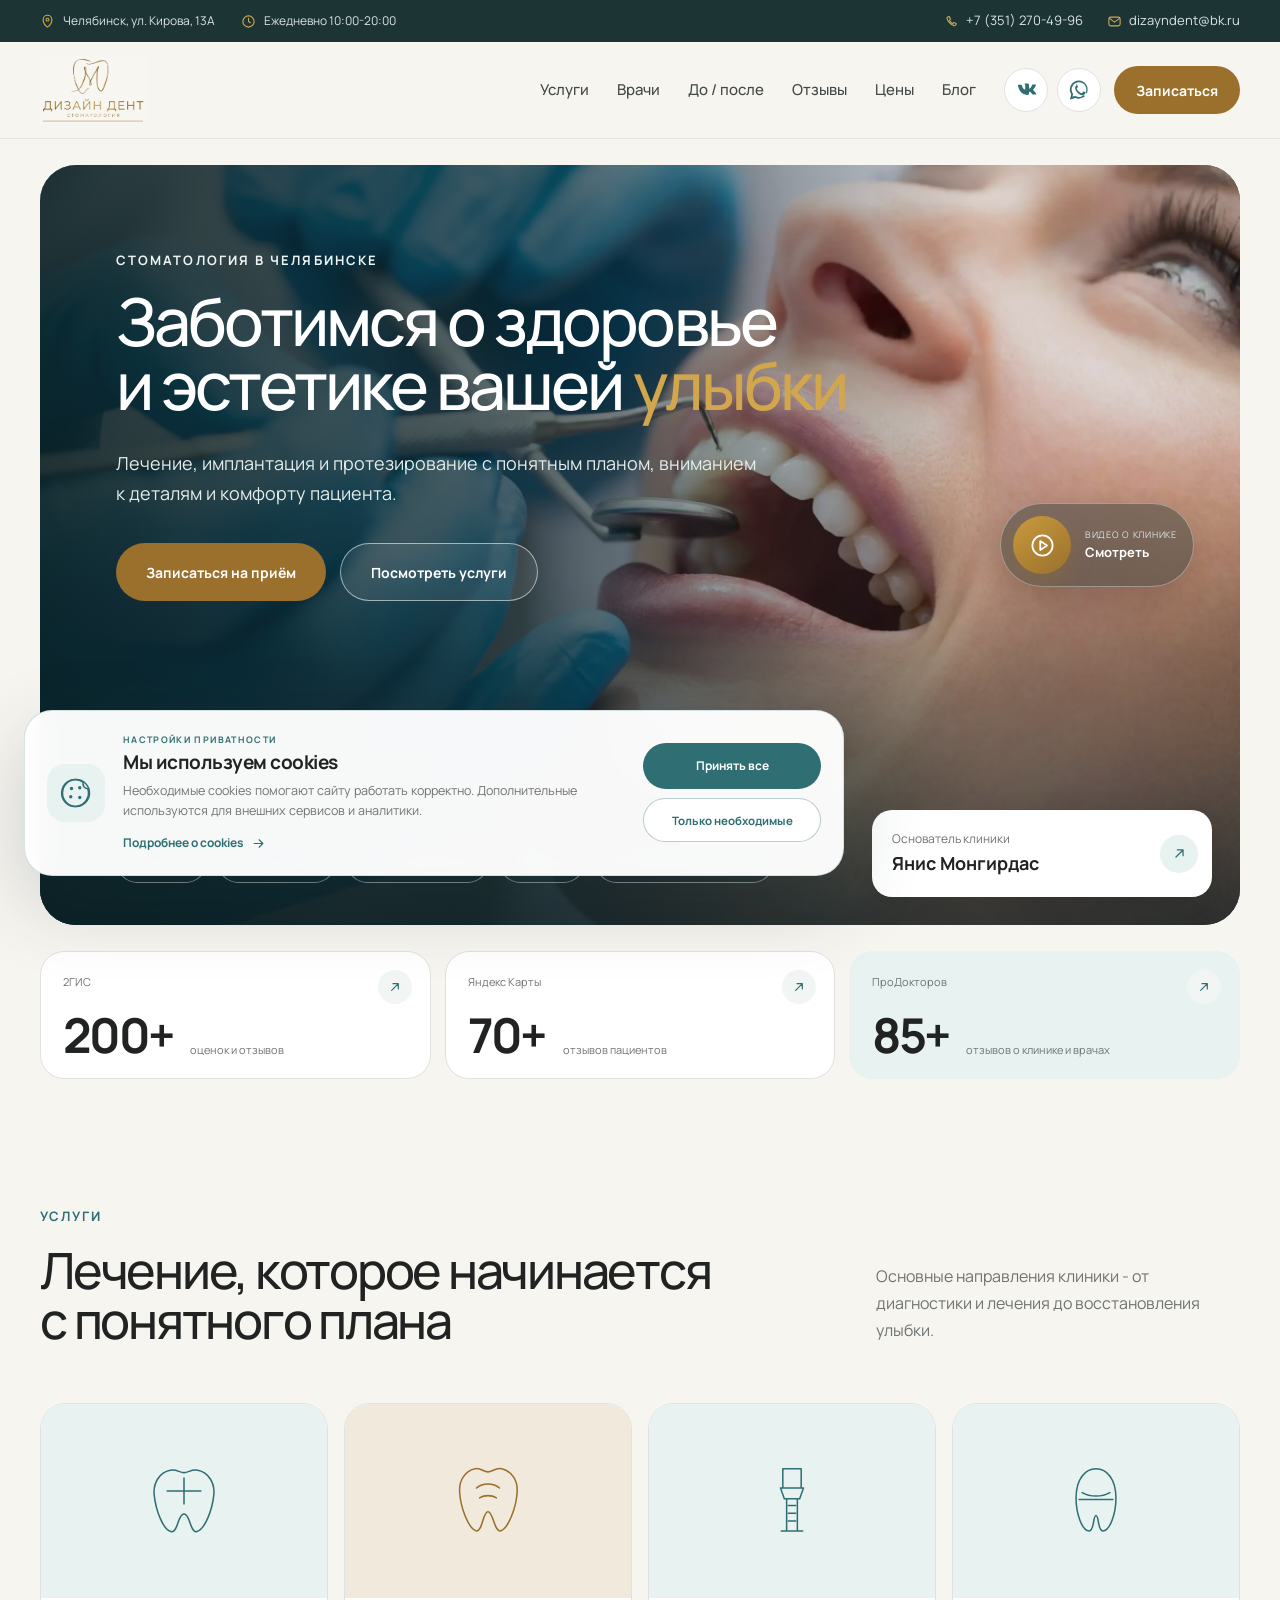
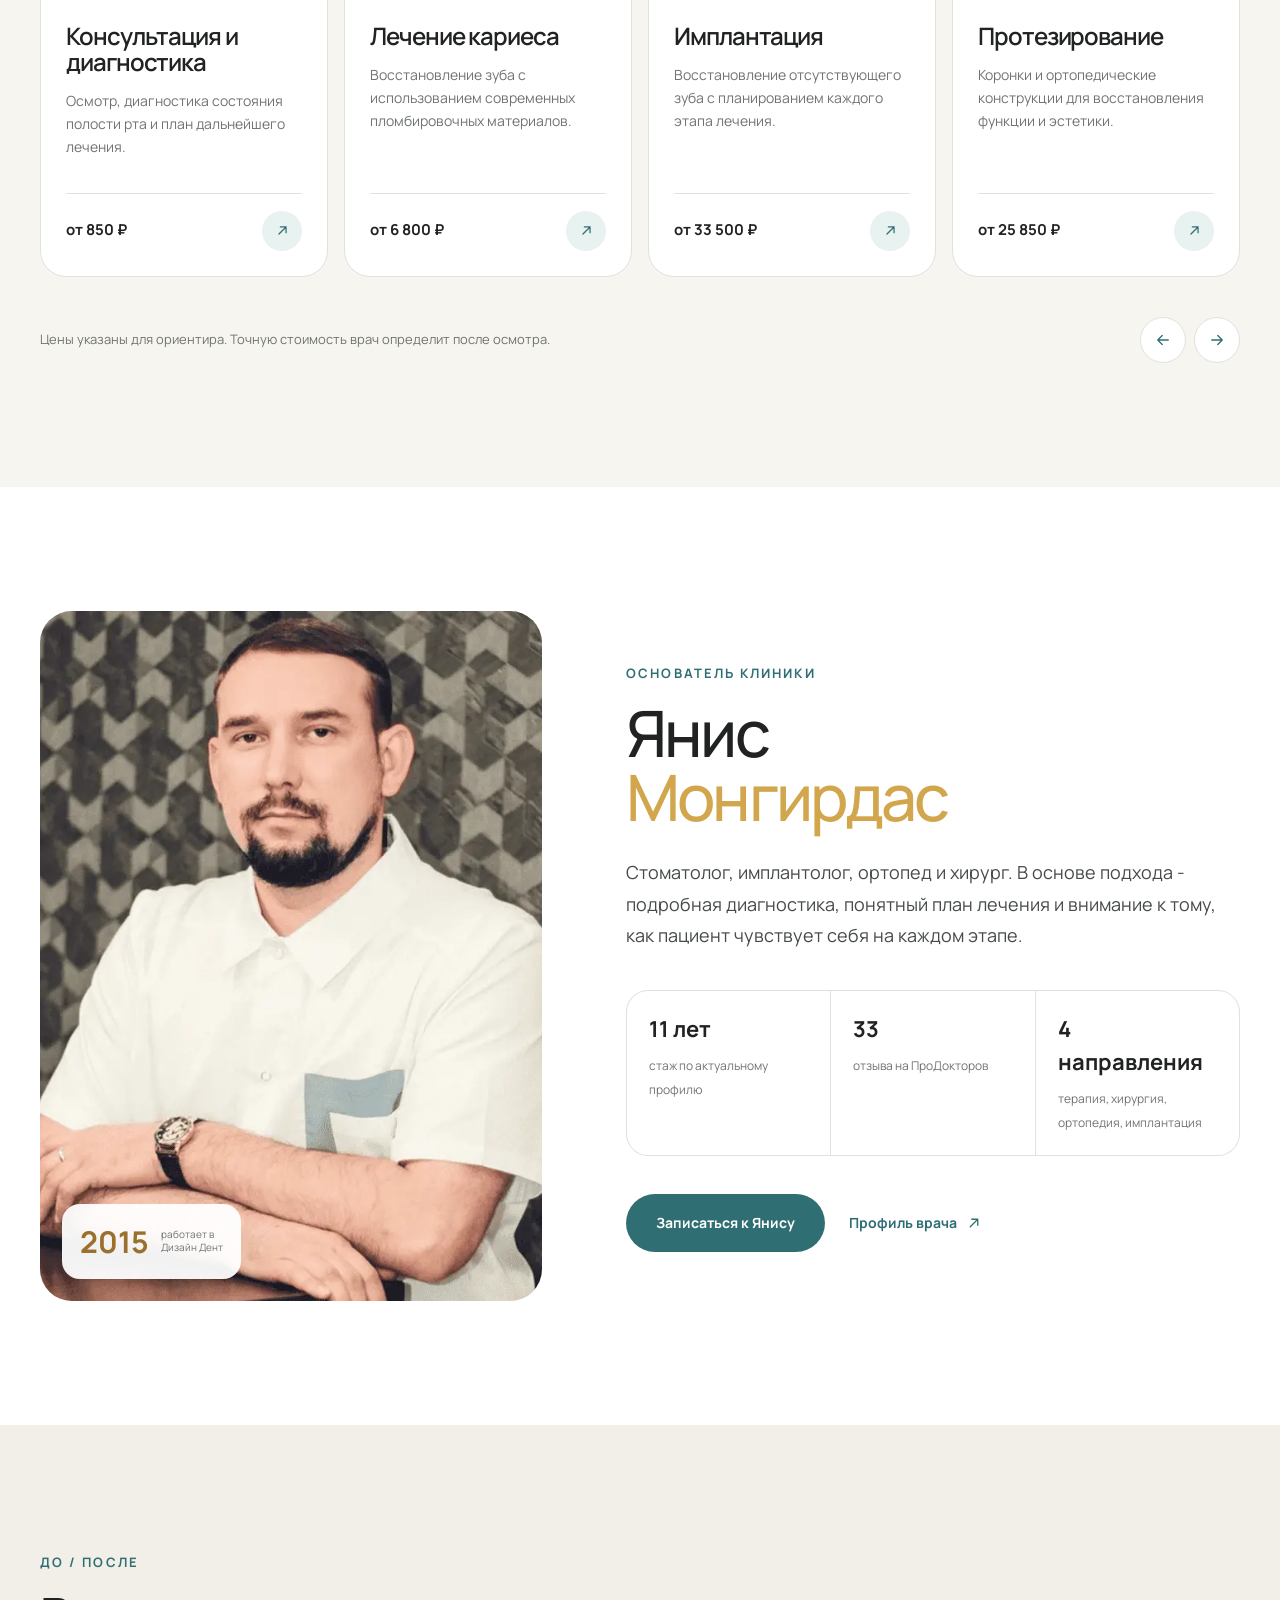
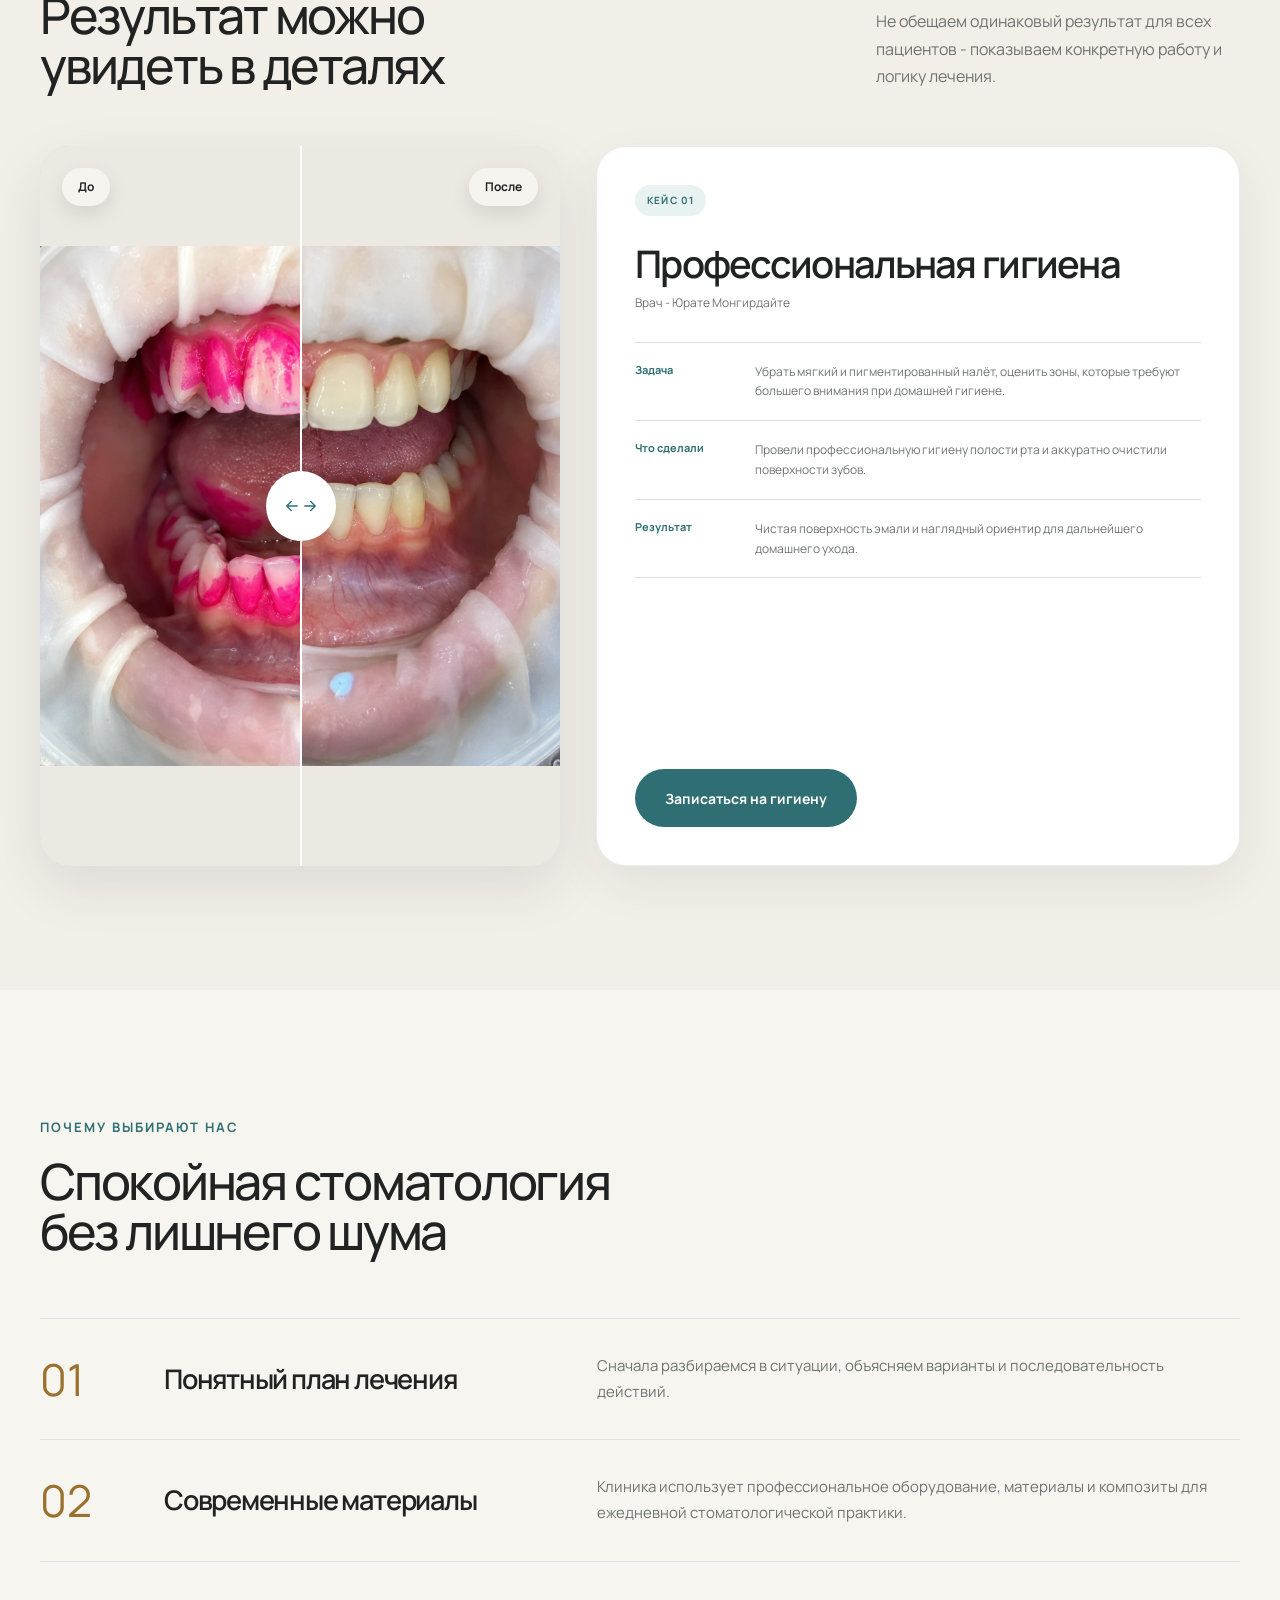
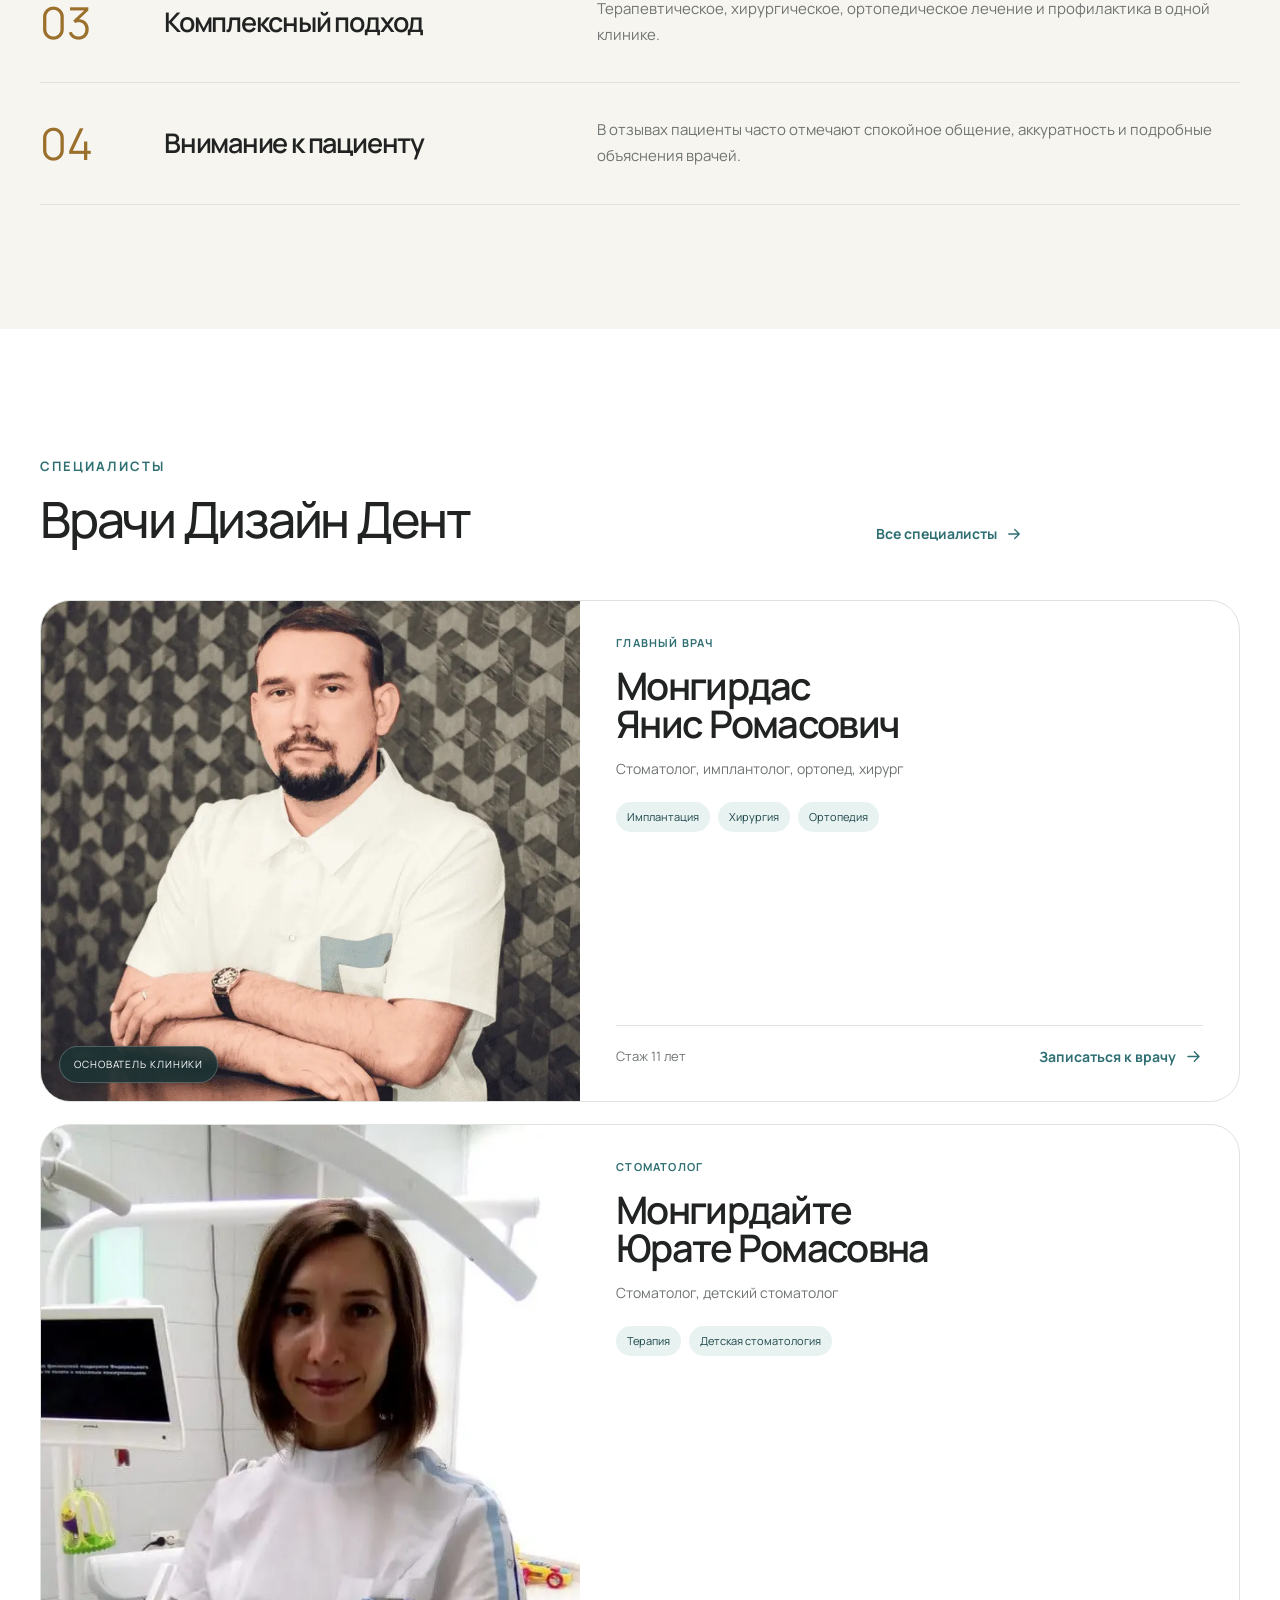
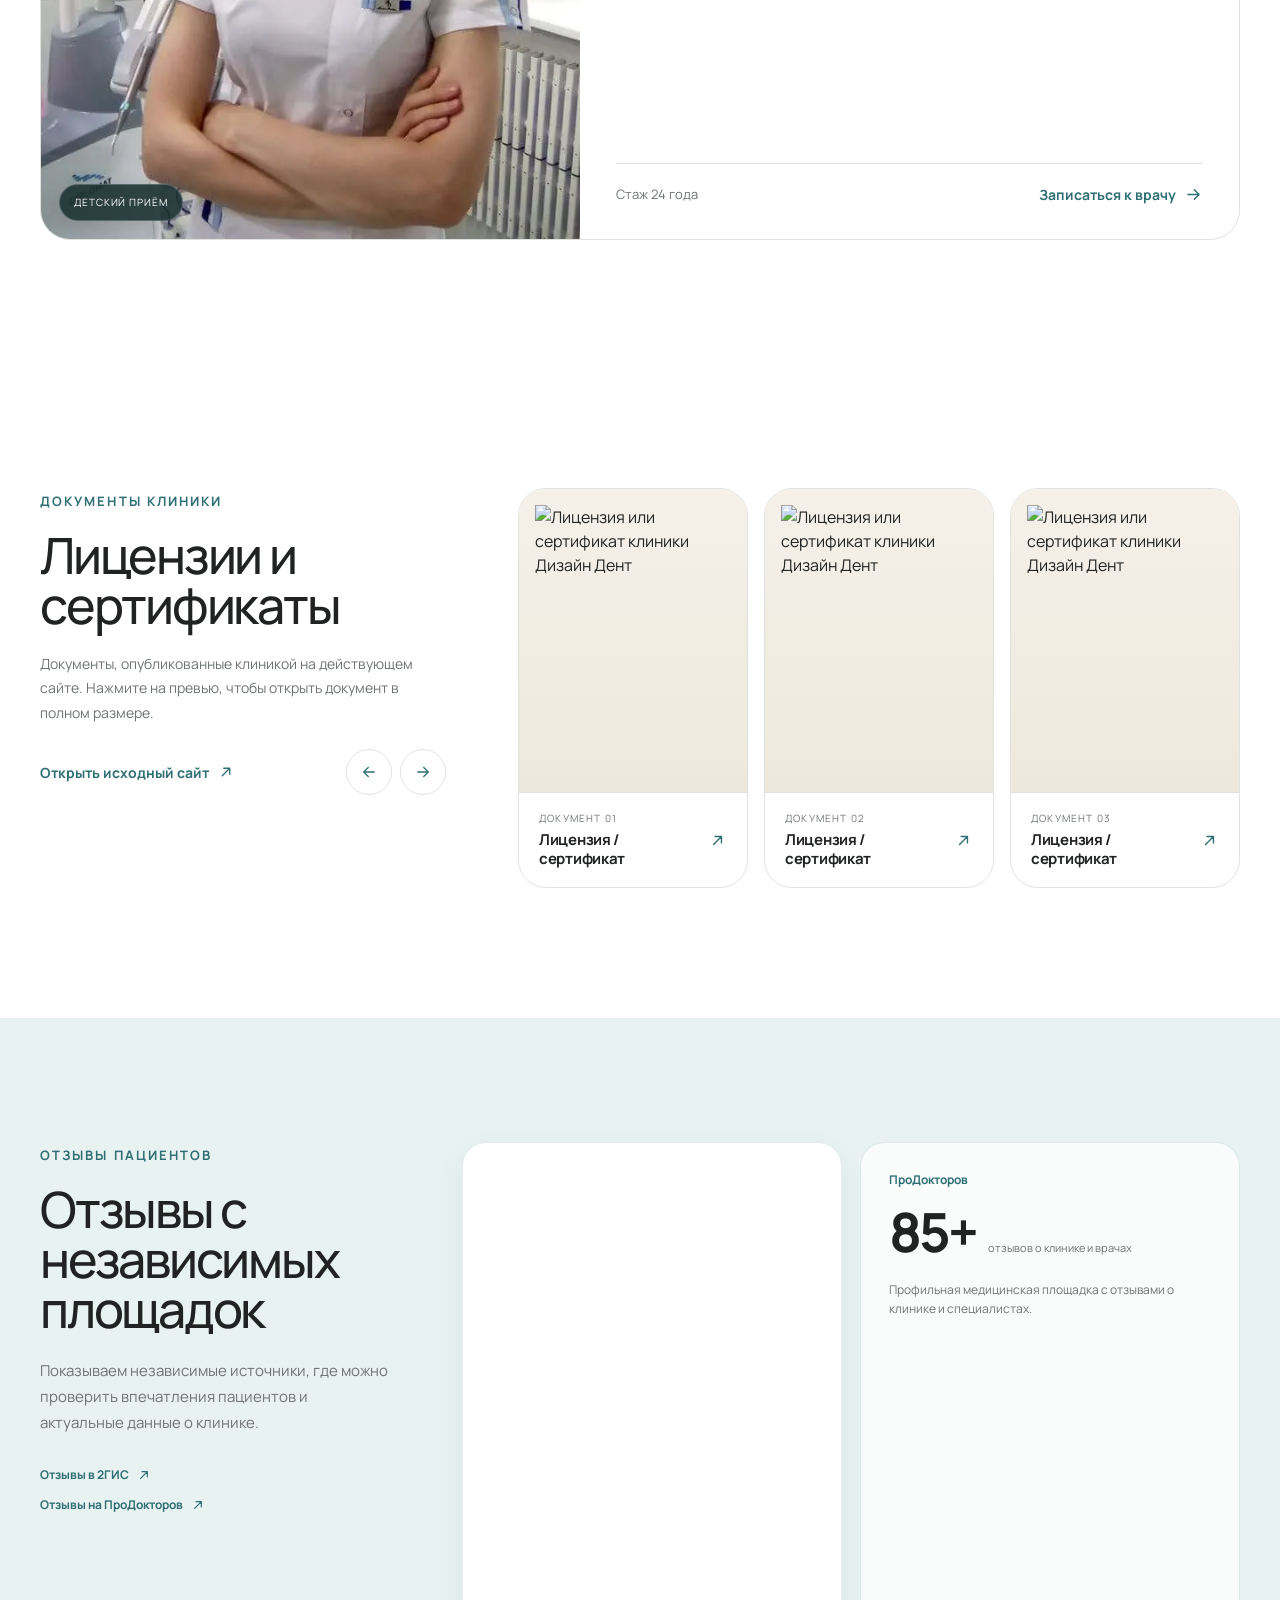
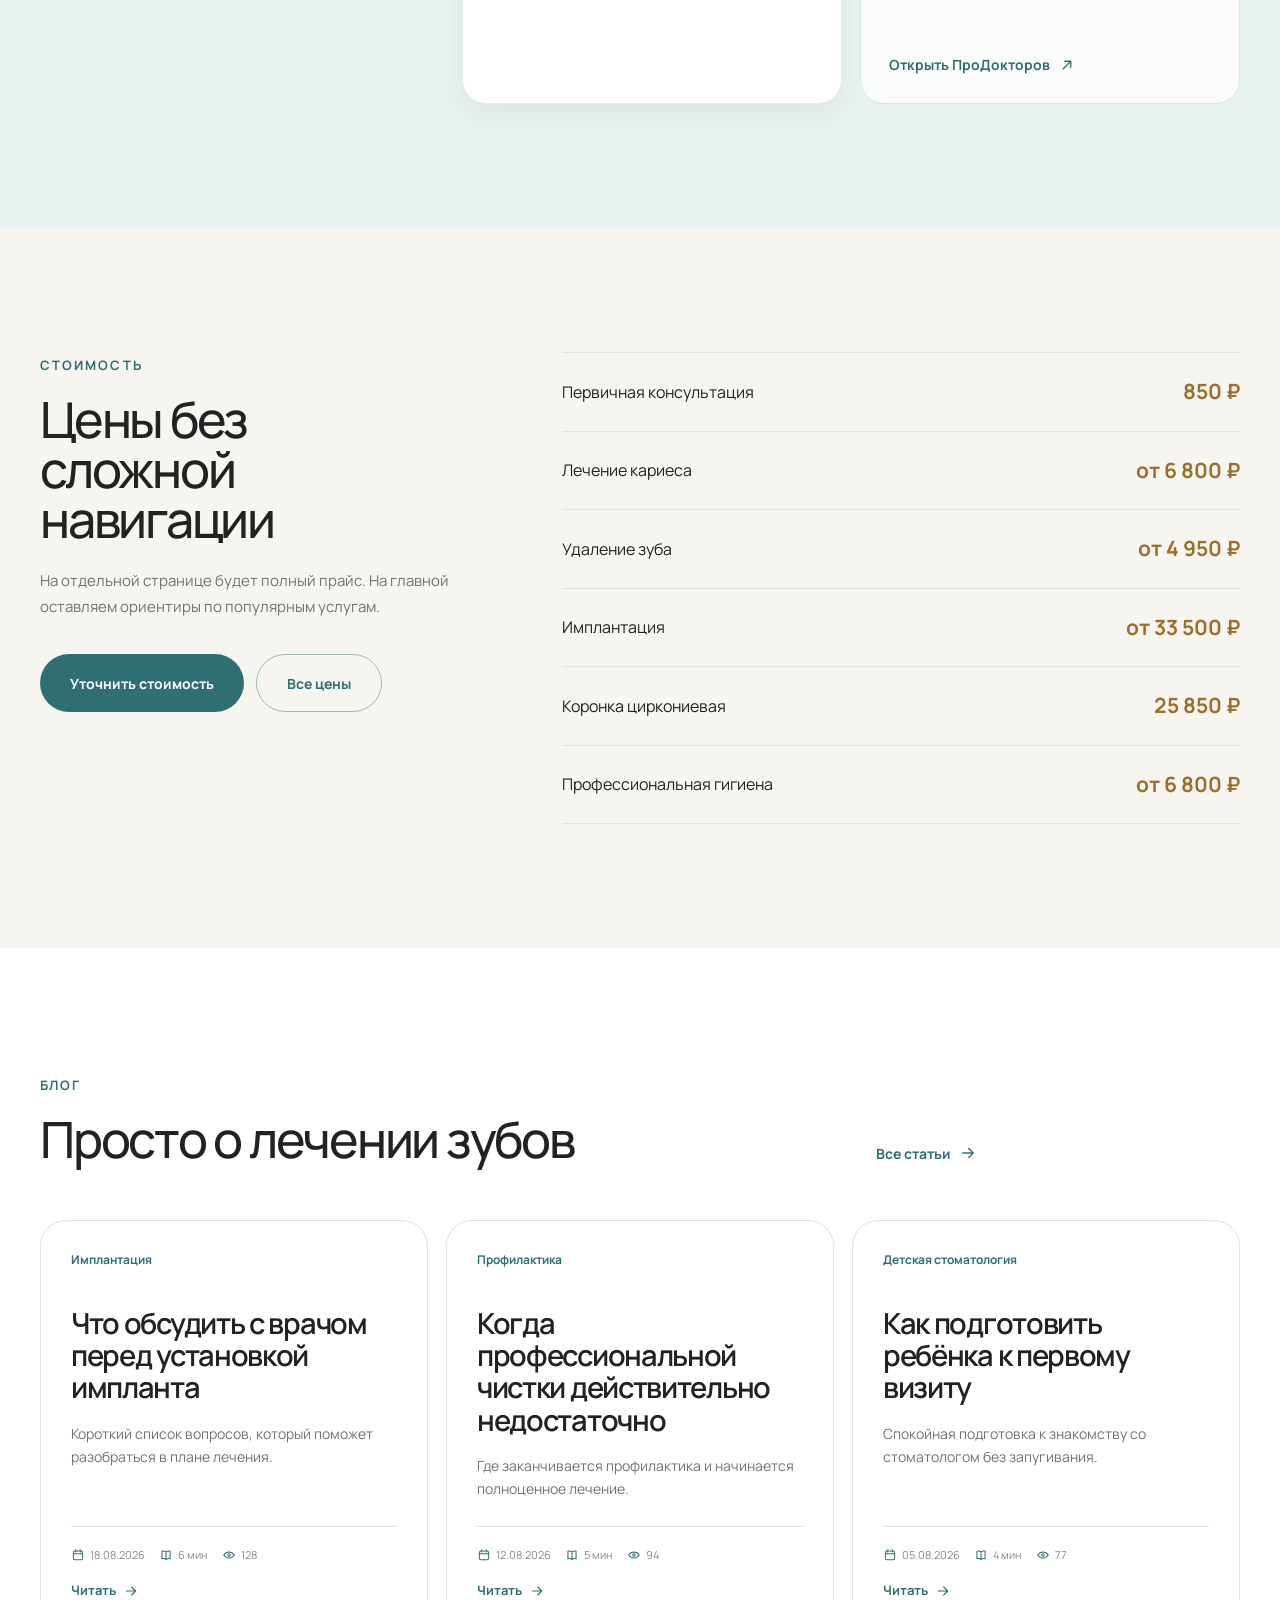
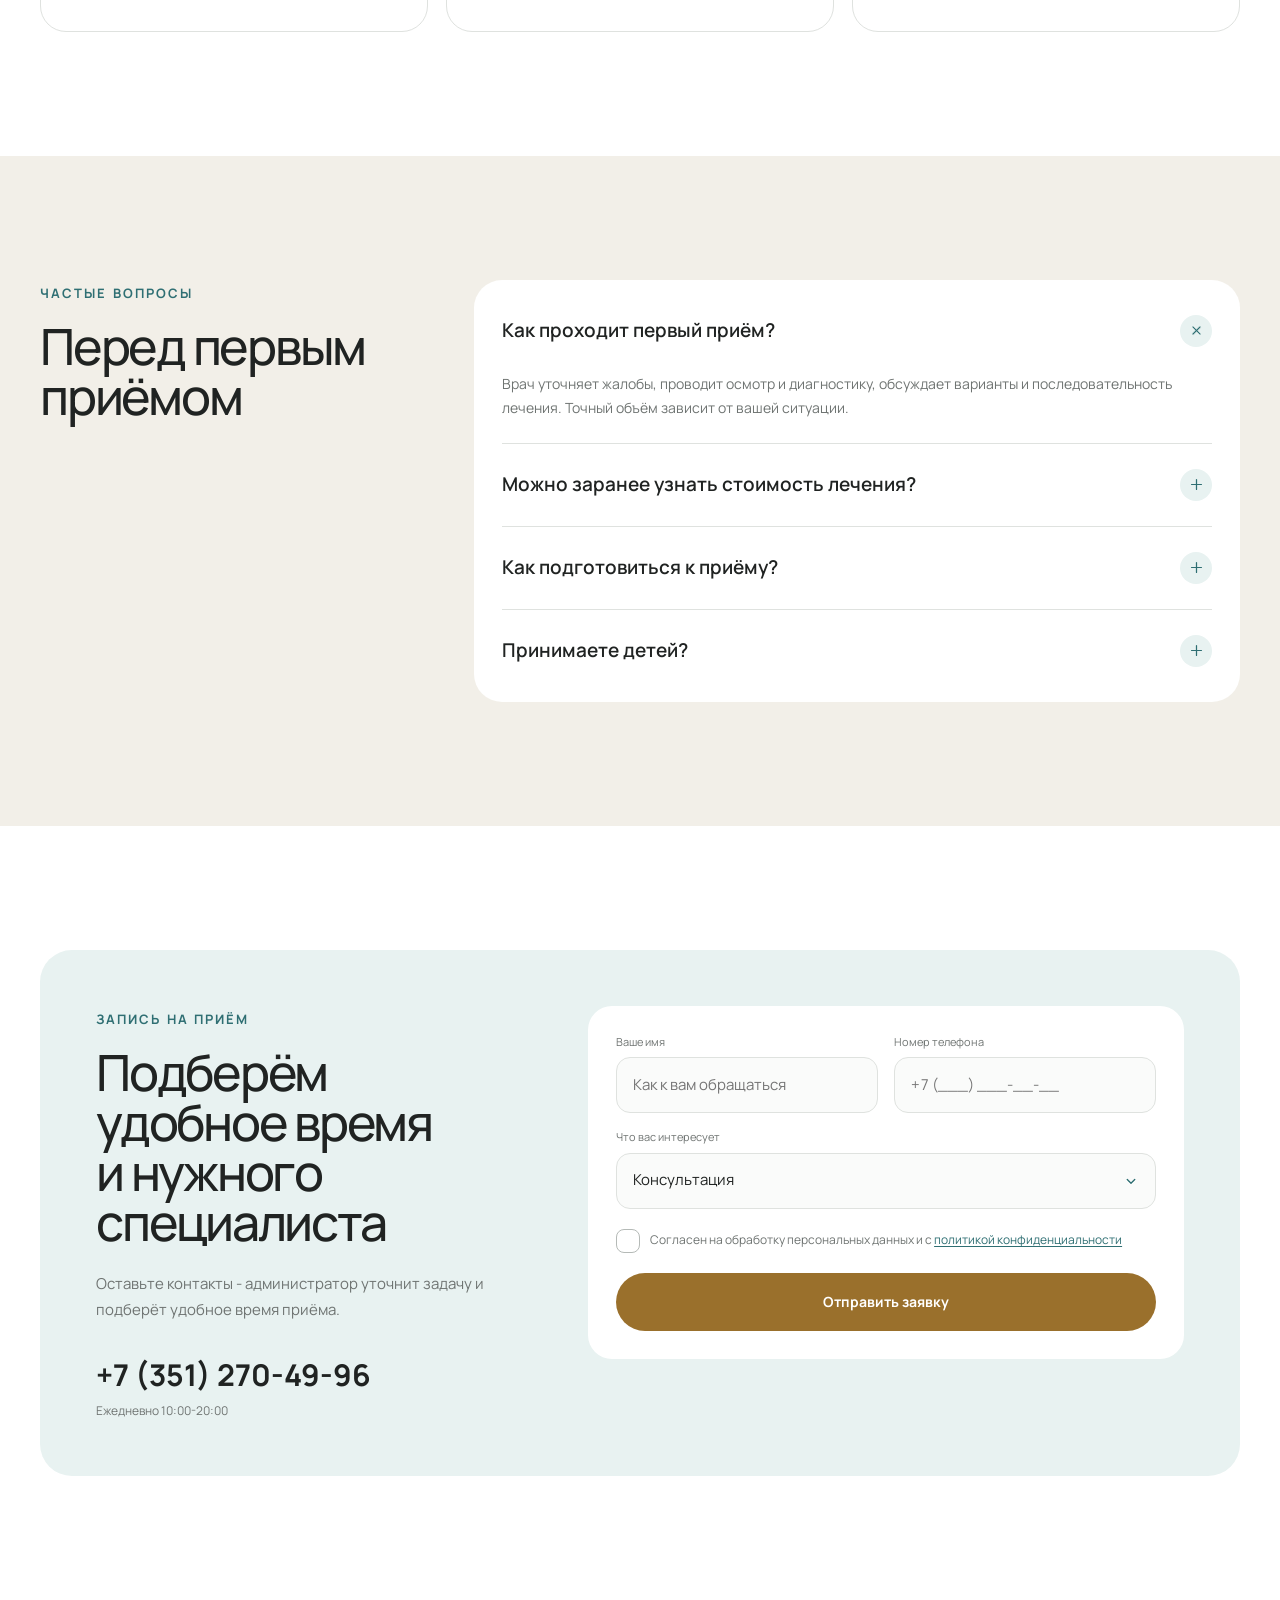
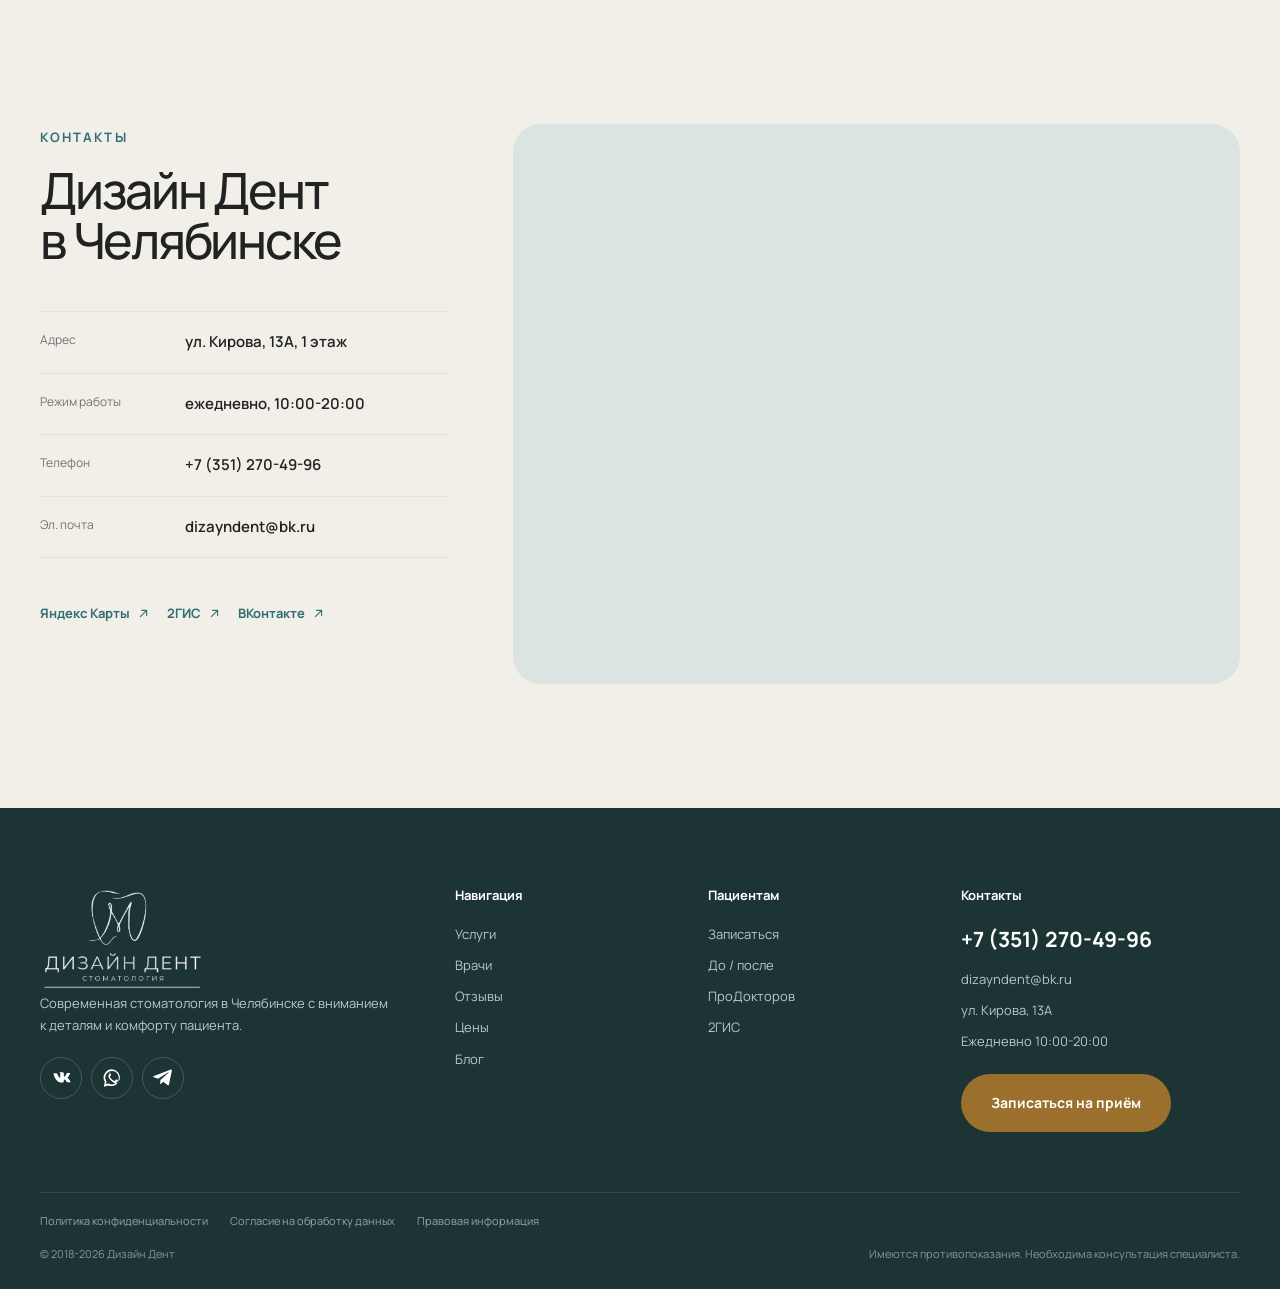
==== index.html @ 420f026a "правки - 11 коммит, разрешение десктоп и доработки." ====
<!doctype html>
<html lang="ru">
<head>
  <meta charset="utf-8">
  <meta name="viewport" content="width=device-width,initial-scale=1,viewport-fit=cover">
  <title>Дизайн Дент - стоматология в Челябинске</title>
  <meta name="description" content="Стоматология Дизайн Дент в Челябинске: лечение зубов, имплантация, протезирование, гигиена и стоматология для детей. Ул. Кирова, 13А.">
  <meta name="theme-color" content="#f7f5f0">
  <meta property="og:title" content="Дизайн Дент - стоматология в Челябинске">
  <meta property="og:description" content="Современная стоматология с вниманием к комфорту пациента. Челябинск, ул. Кирова, 13А.">
  <meta property="og:type" content="website">
  <link rel="icon" href="assets/img/favicon.png">
  <link rel="preconnect" href="https://fonts.googleapis.com">
  <link rel="preconnect" href="https://fonts.gstatic.com" crossorigin>
  <link href="https://fonts.googleapis.com/css2?family=Manrope:wght@400;500;600;700&display=swap" rel="stylesheet">
  <link rel="stylesheet" href="https://cdn.jsdelivr.net/npm/@fancyapps/ui@5.0/dist/fancybox/fancybox.css">
  <link rel="stylesheet" href="assets/css/style.css">
</head>
<body>
  <svg class="svg-sprite" aria-hidden="true" focusable="false">
    <symbol id="i-arrow" viewBox="0 0 24 24"><path d="M5 12h13M13 6l6 6-6 6"/></symbol>
    <symbol id="i-arrow-left" viewBox="0 0 24 24"><path d="M19 12H6M11 6l-6 6 6 6"/></symbol>
    <symbol id="i-arrow-up-right" viewBox="0 0 24 24"><path d="M7 17 17 7M9 7h8v8"/></symbol>
    <symbol id="i-phone" viewBox="0 0 24 24"><path d="M8.1 3.8 5.6 5.2c-.8.5-.9 1.5-.6 2.4 1.8 5.2 5.8 9.2 11 11 .9.3 1.9.2 2.4-.6l1.4-2.5-4.1-2.1-1.1 1.4c-.3.4-.8.5-1.2.2a14.8 14.8 0 0 1-4.4-4.4c-.3-.4-.2-.9.2-1.2l1.4-1.1-2.5-4.5Z"/></symbol>
    <symbol id="i-mail" viewBox="0 0 24 24"><rect x="3" y="5" width="18" height="14" rx="3"/><path d="m4 7 8 6 8-6"/></symbol>
    <symbol id="i-play" viewBox="0 0 24 24"><circle cx="12" cy="12" r="9"/><path d="m10 8 6 4-6 4Z"/></symbol>
    <symbol id="i-plus" viewBox="0 0 24 24"><path d="M12 5v14M5 12h14"/></symbol>
    <symbol id="i-close" viewBox="0 0 24 24"><path d="m6 6 12 12M18 6 6 18"/></symbol>
    <symbol id="i-up" viewBox="0 0 24 24"><path d="m6 13 6-6 6 6M12 7v11"/></symbol>
    <symbol id="i-check" viewBox="0 0 24 24"><path d="m6 12 4 4 8-9"/></symbol>
    <symbol id="i-location" viewBox="0 0 24 24"><path d="M12 21s7-5.1 7-12a7 7 0 1 0-14 0c0 6.9 7 12 7 12Z"/><circle cx="12" cy="9" r="2.3"/></symbol>
    <symbol id="i-clock" viewBox="0 0 24 24"><circle cx="12" cy="12" r="9"/><path d="M12 7v5l3 2"/></symbol>
    <symbol id="i-eye" viewBox="0 0 24 24"><path d="M3 12s3.3-5 9-5 9 5 9 5-3.3 5-9 5-9-5-9-5Z"/><circle cx="12" cy="12" r="2.2"/></symbol>
    <symbol id="i-star" viewBox="0 0 24 24"><path d="m12 3 2.7 5.6 6.2.9-4.5 4.4 1.1 6.1-5.5-2.9L6.5 20l1.1-6.1-4.5-4.4 6.2-.9L12 3Z"/></symbol>
    <symbol id="i-calendar" viewBox="0 0 24 24"><rect x="4" y="5" width="16" height="15" rx="3"/><path d="M8 3v4M16 3v4M4 10h16"/></symbol>
    <symbol id="i-book" viewBox="0 0 24 24"><path d="M5 5.5c2.8-.7 5-.3 7 1.2v13c-2-1.5-4.2-1.9-7-1.2v-13ZM19 5.5c-2.8-.7-5-.3-7 1.2v13c2-1.5 4.2-1.9 7-1.2v-13Z"/></symbol>
    <symbol id="i-document" viewBox="0 0 24 24"><path d="M7 3h7l4 4v14H7z"/><path d="M14 3v5h5M10 12h5M10 16h5"/></symbol>
    <symbol id="i-vk" viewBox="0 0 24 24"><path fill="currentColor" stroke="none" d="M3.9 6.7h3.3c.3 0 .5.2.6.5.7 2.4 1.9 4.4 3 4.4.3 0 .4-.2.4-.8V7.4c0-.7-.2-1-.8-1.1V5.8c.7-.1 1.6-.2 2.7-.2 1.4 0 2 .5 2 1.7v2.6c0 .5.1.8.4.8.7 0 1.9-1.9 2.6-3.7.1-.2.3-.4.6-.4H22c-.2 1.2-1.2 3.1-2.4 4.5-.5.6-.6.8-.1 1.3.6.6 2.4 2.1 3 4.1h-3.6c-.4 0-.6-.2-.8-.5-.7-1.1-1.6-2.3-2.4-2.3-.5 0-.7.3-.7 1v1.1c0 .7-.3 1.1-1.9 1.1-3.5 0-7.6-2.2-9.2-9.4-.1-.4.1-.8.5-.8Z"/></symbol>
    <symbol id="i-whatsapp" viewBox="0 0 24 24"><path fill="currentColor" stroke="none" fill-rule="evenodd" d="M12 2.5a9.1 9.1 0 0 0-7.8 13.8L3 21.5l5.3-1.4A9.1 9.1 0 1 0 12 2.5Zm0 1.8a7.3 7.3 0 0 1 6.2 11.2 7.3 7.3 0 0 1-9.4 2.7l-.6-.3-2.8.7.7-2.7-.4-.6A7.3 7.3 0 0 1 12 4.3Zm-2.2 3c-.2 0-.5.1-.7.4-.3.3-1 1-1 2.3 0 1.4 1 2.7 1.1 2.9.1.2 2 3.1 4.9 4.2 2.4.9 2.9.7 3.5.6.5-.1 1.7-.7 1.9-1.4.2-.7.2-1.3.1-1.4-.1-.1-.3-.2-.7-.4l-2-.9c-.3-.1-.6-.2-.8.2l-.9 1.1c-.2.3-.4.3-.7.2-.4-.2-1.5-.5-2.8-1.7-1-.9-1.7-2-1.9-2.4-.2-.4 0-.6.2-.8l.5-.6c.2-.2.2-.4.3-.6.1-.2 0-.5 0-.7l-.9-2.1c-.2-.5-.5-.5-.8-.5Z" clip-rule="evenodd"/></symbol>
    <symbol id="i-telegram" viewBox="0 0 24 24"><path fill="currentColor" stroke="none" d="M21.6 4.3 18.5 19c-.2 1-.8 1.2-1.6.7l-4.7-3.5-2.3 2.2c-.3.3-.5.5-1 .5l.3-4.8 8.7-7.9c.4-.3-.1-.5-.6-.2L6.6 12.7 2 11.2c-1-.3-1-1 .2-1.5L20 2.9c.8-.3 1.8.2 1.6 1.4Z"/></symbol>
  </svg>

  <a class="skip-link" href="#main">Перейти к содержимому</a>

  <div class="site-chrome" data-site-chrome>
    <div class="topbar" data-topbar>
      <div class="container topbar__inner">
        <div class="topbar__meta" aria-label="Адрес и режим работы">
          <span><svg class="icon" aria-hidden="true"><use href="#i-location"/></svg>Челябинск, ул. Кирова, 13А</span>
          <span><svg class="icon" aria-hidden="true"><use href="#i-clock"/></svg>Ежедневно 10:00-20:00</span>
        </div>
        <nav class="topbar__contacts" aria-label="Контакты клиники">
          <a href="tel:+73512704996" class="topbar__contact"><svg class="icon" aria-hidden="true"><use href="#i-phone"/></svg><span>+7 (351) 270-49-96</span></a>
          <a href="mailto:dizayndent@bk.ru" class="topbar__contact"><svg class="icon" aria-hidden="true"><use href="#i-mail"/></svg><span>dizayndent@bk.ru</span></a>
        </nav>
      </div>
    </div>

    <header class="site-header" data-header>
      <div class="container header__inner">
        <a class="brand" href="#top" aria-label="Дизайн Дент - на главную">
          <img src="assets/img/logo.png" alt="Дизайн Дент">
        </a>

        <nav class="desktop-nav" aria-label="Основная навигация">
          <a href="#services">Услуги</a>
          <a href="#doctors">Врачи</a>
          <a href="#results">До / после</a>
          <a href="#reviews">Отзывы</a>
          <a href="#prices">Цены</a>
          <a href="#blog">Блог</a>
        </nav>

        <div class="header__actions">
          <nav class="header__socials" aria-label="Социальные сети">
            <a href="https://vk.ru/dizayndent74" target="_blank" rel="noopener" aria-label="Дизайн Дент ВКонтакте" data-tooltip="ВКонтакте"><svg class="icon" aria-hidden="true"><use href="#i-vk"/></svg></a>
            <a href="#" aria-label="Дизайн Дент в WhatsApp" data-tooltip="WhatsApp"><svg class="icon" aria-hidden="true"><use href="#i-whatsapp"/></svg></a>
          </nav>
          <div class="header__mobile-contacts" aria-label="Быстрые контакты">
            <a href="tel:+73512704996" aria-label="Позвонить в Дизайн Дент"><svg class="icon" aria-hidden="true"><use href="#i-phone"/></svg></a>
            <a href="mailto:dizayndent@bk.ru" aria-label="Написать в Дизайн Дент"><svg class="icon" aria-hidden="true"><use href="#i-mail"/></svg></a>
          </div>
          <button class="btn btn--gold btn--sm" type="button" data-open-lead data-source="header" data-form-name="Шапка - Записаться">Записаться</button>
          <button class="menu-toggle" type="button" aria-label="Открыть меню" aria-expanded="false" aria-controls="mobile-menu" data-menu-toggle>
            <span></span><span></span><span></span>
          </button>
        </div>
      </div>
    </header>
  </div>

  <div class="mobile-menu" id="mobile-menu" aria-hidden="true" data-mobile-menu>
    <div class="mobile-menu__panel" role="dialog" aria-modal="true" aria-label="Меню сайта">
      <div class="mobile-menu__top">
        <img src="assets/img/logo.png" alt="Дизайн Дент">
        <button type="button" class="icon-button menu-close" aria-label="Закрыть меню" data-menu-close><svg class="icon"><use href="#i-close"/></svg></button>
      </div>
      <nav class="mobile-menu__nav">
        <a href="#services">Услуги</a>
        <a href="#doctors">Врачи</a>
        <a href="#results">До / после</a>
        <a href="#reviews">Отзывы</a>
        <a href="#prices">Цены</a>
        <a href="#blog">Блог</a>
      </nav>
      <div class="mobile-menu__contacts">
        <a href="tel:+73512704996"><svg class="icon" aria-hidden="true"><use href="#i-phone"/></svg><span>+7 (351) 270-49-96</span></a>
        <a href="mailto:dizayndent@bk.ru"><svg class="icon" aria-hidden="true"><use href="#i-mail"/></svg><span>dizayndent@bk.ru</span></a>
        <a href="https://vk.ru/dizayndent74" target="_blank" rel="noopener"><svg class="icon" aria-hidden="true"><use href="#i-vk"/></svg><span>ВКонтакте</span></a>
        <a href="#"><svg class="icon" aria-hidden="true"><use href="#i-whatsapp"/></svg><span>WhatsApp</span></a>
      </div>
      <div class="mobile-menu__bottom">
        <span>Челябинск, ул. Кирова, 13А</span>
        <button class="btn btn--gold" type="button" data-open-lead data-source="mobile_menu" data-form-name="Мобильное меню - Записаться">Записаться на приём</button>
      </div>
    </div>
  </div>

  <main id="main">
    <section class="hero" id="top">
      <div class="container">
        <div class="hero__card">
          <img class="hero__image" src="assets/img/hero.webp" alt="Стоматологический приём" fetchpriority="high">
          <div class="hero__shade"></div>
          <div class="hero__content">
            <span class="eyebrow eyebrow--light">Стоматология в Челябинске</span>
            <h1>Заботимся о здоровье<br>и эстетике вашей <em>улыбки</em></h1>
            <p>Лечение, имплантация и протезирование с понятным планом, вниманием к деталям и комфорту пациента.</p>
            <div class="hero__buttons">
              <button class="btn btn--gold" type="button" data-open-lead data-source="hero" data-form-name="Hero - Записаться">Записаться на приём</button>
              <a class="btn btn--glass" href="#services">Посмотреть услуги</a>
            </div>
          </div>
          <a class="hero-video-trigger" href="https://2gis.ru/chelyabinsk/gallery/geo/2111590608205124/photoId/30258560223528320" data-fancybox="clinic-video" data-src="#clinic-video-modal" aria-label="Посмотреть видео о клинике">
            <span class="hero-video-trigger__icon"><svg class="icon" aria-hidden="true"><use href="#i-play"/></svg></span>
            <span class="hero-video-trigger__copy"><small>Видео о клинике</small><strong>Смотреть</strong></span>
          </a>

          <div class="hero__tags" aria-label="Популярные услуги">
            <a href="#services">Лечение</a>
            <a href="#services">Имплантация</a>
            <a href="#services">Протезирование</a>
            <a href="#services">Гигиена</a>
            <a href="#services">Детская стоматология</a>
          </div>

          <a class="hero__founder" href="#founder">
            <span class="hero__founder-label">Основатель клиники</span>
            <strong>Янис Монгирдас</strong>
            <span class="arrow-circle" aria-hidden="true"><svg class="icon"><use href="#i-arrow-up-right"/></svg></span>
          </a>
        </div>
      </div>
    </section>

    <section class="trust" aria-label="Отзывы о клинике на независимых площадках">
      <div class="container trust__grid">
        <a class="trust-card" href="https://2gis.ru/chelyabinsk/search/%D0%B4%D0%B8%D0%B7%D0%B0%D0%B9%D0%BD%20%D0%B4%D0%B5%D0%BD%D1%82/firm/2111590608205124/61.400599%2C55.176466/tab/reviews" target="_blank" rel="noopener">
          <span class="trust-card__source">2ГИС</span><strong>200+</strong><span class="trust-card__label">оценок и отзывов</span><span class="trust-card__icon"><svg class="icon"><use href="#i-arrow-up-right"/></svg></span>
        </a>
        <a class="trust-card" href="https://yandex.ru/maps/org/dizayn_dent/1253824945" target="_blank" rel="noopener">
          <span class="trust-card__source">Яндекс Карты</span><strong>70+</strong><span class="trust-card__label">отзывов пациентов</span><span class="trust-card__icon"><svg class="icon"><use href="#i-arrow-up-right"/></svg></span>
        </a>
        <a class="trust-card trust-card--accent" href="https://prodoctorov.ru/chelyabinsk/lpu/32812-dizayn-dent/otzivi/" target="_blank" rel="noopener">
          <span class="trust-card__source">ПроДокторов</span><strong>85+</strong><span class="trust-card__label">отзывов о клинике и врачах</span><span class="trust-card__icon"><svg class="icon"><use href="#i-arrow-up-right"/></svg></span>
        </a>
      </div>
    </section>

    <section class="section services" id="services">
      <div class="container">
        <div class="section-head">
          <div><span class="eyebrow">Услуги</span><h2>Лечение, которое начинается<br>с понятного плана</h2></div>
          <p>Основные направления клиники - от диагностики и лечения до восстановления улыбки.</p>
        </div>

        <div class="service-track" data-service-track>
          <article class="service-card" data-service-card tabindex="0" role="link">
            <div class="service-card__visual service-card__visual--1"><svg viewBox="0 0 120 120" aria-hidden="true"><path d="M42 20c-14 3-22 16-21 31 2 21 12 48 23 49 8 1 8-23 16-23s8 24 16 23c11-2 21-28 23-49 1-15-7-28-21-31-8-2-12 3-18 3s-10-5-18-3Z"/><path d="M38 47h44M60 30v34"/></svg></div>
            <div class="service-card__body"><h3>Консультация и диагностика</h3><p>Осмотр, диагностика состояния полости рта и план дальнейшего лечения.</p><div class="service-card__bottom"><strong>от 850 ₽</strong><a class="mini-link" data-service-link href="#" aria-label="Подробнее о консультации"><svg class="icon"><use href="#i-arrow-up-right"/></svg></a></div></div>
          </article>
          <article class="service-card" data-service-card tabindex="0" role="link">
            <div class="service-card__visual service-card__visual--2"><svg viewBox="0 0 120 120" aria-hidden="true"><path d="M43 18c-13 3-21 15-20 30 1 21 12 49 22 51 8 1 8-25 15-25s8 26 16 25c10-2 21-30 22-51 1-15-7-27-20-30-8-2-12 4-18 4s-10-6-17-4Z"/><path d="M45 43c8-7 22-7 30 0M49 56c6-4 16-4 22 0"/></svg></div>
            <div class="service-card__body"><h3>Лечение кариеса</h3><p>Восстановление зуба с использованием современных пломбировочных материалов.</p><div class="service-card__bottom"><strong>от 6 800 ₽</strong><a class="mini-link" data-service-link href="#" aria-label="Подробнее о лечении кариеса"><svg class="icon"><use href="#i-arrow-up-right"/></svg></a></div></div>
          </article>
          <article class="service-card" data-service-card tabindex="0" role="link">
            <div class="service-card__visual service-card__visual--3"><svg viewBox="0 0 120 120" aria-hidden="true"><path d="M48 18h24v25H48zM45 43h30l-5 14H50l-5-14ZM53 57h14v42H53zM46 99h28"/><path d="M55 66h10M55 76h10M55 86h10"/></svg></div>
            <div class="service-card__body"><h3>Имплантация</h3><p>Восстановление отсутствующего зуба с планированием каждого этапа лечения.</p><div class="service-card__bottom"><strong>от 33 500 ₽</strong><a class="mini-link" data-service-link href="#" aria-label="Подробнее об имплантации"><svg class="icon"><use href="#i-arrow-up-right"/></svg></a></div></div>
          </article>
          <article class="service-card" data-service-card tabindex="0" role="link">
            <div class="service-card__visual service-card__visual--4"><svg viewBox="0 0 120 120" aria-hidden="true"><path d="M34 56c0-25 12-38 26-38s26 13 26 38c0 21-8 43-17 43-7 0-5-20-9-20s-2 20-9 20c-9 0-17-22-17-43Z"/><path d="M38 58h44M42 49c10 6 26 6 36 0"/></svg></div>
            <div class="service-card__body"><h3>Протезирование</h3><p>Коронки и ортопедические конструкции для восстановления функции и эстетики.</p><div class="service-card__bottom"><strong>от 25 850 ₽</strong><a class="mini-link" data-service-link href="#" aria-label="Подробнее о протезировании"><svg class="icon"><use href="#i-arrow-up-right"/></svg></a></div></div>
          </article>
          <article class="service-card" data-service-card tabindex="0" role="link">
            <div class="service-card__visual service-card__visual--5"><svg viewBox="0 0 120 120" aria-hidden="true"><path d="M42 20c-14 3-22 16-21 31 2 21 12 48 23 49 8 1 8-23 16-23s8 24 16 23c11-2 21-28 23-49 1-15-7-28-21-31-8-2-12 3-18 3s-10-5-18-3Z"/><path d="M91 23l3 7 7 3-7 3-3 7-3-7-7-3 7-3 3-7ZM31 69l2 5 5 2-5 2-2 5-2-5-5-2 5-2 2-5Z"/></svg></div>
            <div class="service-card__body"><h3>Профессиональная гигиена</h3><p>Удаление налёта и зубного камня, профилактика заболеваний полости рта.</p><div class="service-card__bottom"><strong>от 6 800 ₽</strong><a class="mini-link" data-service-link href="#" aria-label="Подробнее о профессиональной гигиене"><svg class="icon"><use href="#i-arrow-up-right"/></svg></a></div></div>
          </article>
          <article class="service-card" data-service-card tabindex="0" role="link">
            <div class="service-card__visual service-card__visual--6"><svg viewBox="0 0 120 120" aria-hidden="true"><path d="M45 25c-11 3-17 13-16 25 1 18 9 39 17 41 6 1 6-19 12-19s6 20 12 19c8-2 16-23 17-41 1-12-5-22-16-25-6-2-9 3-13 3s-7-5-13-3Z"/><path d="M32 29l2 5 5 2-5 2-2 5-2-5-5-2 5-2 2-5ZM89 62l3 7 7 3-7 3-3 7-3-7-7-3 7-3 3-7Z"/></svg></div>
            <div class="service-card__body"><h3>Отбеливание и эстетика</h3><p>Процедуры для более светлой улыбки и эстетичного восстановления формы зубов.</p><div class="service-card__bottom"><strong>по консультации</strong><a class="mini-link" data-service-link href="#" aria-label="Подробнее об эстетической стоматологии"><svg class="icon"><use href="#i-arrow-up-right"/></svg></a></div></div>
          </article>
        </div>

        <div class="services__controls">
          <p>Цены указаны для ориентира. Точную стоимость врач определит после осмотра.</p>
          <div class="slider-buttons" aria-label="Прокрутка услуг">
            <button type="button" data-service-prev aria-label="Предыдущие услуги"><svg class="icon"><use href="#i-arrow-left"/></svg></button>
            <button type="button" data-service-next aria-label="Следующие услуги"><svg class="icon"><use href="#i-arrow"/></svg></button>
          </div>
        </div>
      </div>
    </section>

    <section class="section founder" id="founder">
      <div class="container founder__grid">
        <div class="founder__image-wrap">
          <img src="assets/img/yannis.webp" alt="Янис Монгирдас, основатель Дизайн Дент" loading="lazy">
          <div class="founder__badge"><span>2015</span><small>работает в<br>Дизайн Дент</small></div>
        </div>
        <div class="founder__content">
          <span class="eyebrow">Основатель клиники</span>
          <h2>Янис<br><em>Монгирдас</em></h2>
          <p class="lead">Стоматолог, имплантолог, ортопед и хирург. В основе подхода - подробная диагностика, понятный план лечения и внимание к тому, как пациент чувствует себя на каждом этапе.</p>
          <div class="founder__facts"><div><strong>11 лет</strong><span>стаж по актуальному профилю</span></div><div><strong>33</strong><span>отзыва на ПроДокторов</span></div><div><strong>4 направления</strong><span>терапия, хирургия, ортопедия, имплантация</span></div></div>
          <div class="founder__actions">
            <button class="btn btn--teal" type="button" data-open-lead data-source="founder" data-doctor="Янис Монгирдас" data-form-name="Основатель - Записаться к Янису">Записаться к Янису</button>
            <a class="text-link" href="https://prodoctorov.ru/chelyabinsk/vrach/121885-mongirdas/" target="_blank" rel="noopener">Профиль врача <svg class="icon"><use href="#i-arrow-up-right"/></svg></a>
          </div>
        </div>
      </div>
    </section>

    <section class="section results" id="results">
      <div class="container">
        <div class="section-head section-head--results">
          <div><span class="eyebrow">До / после</span><h2>Результат можно<br>увидеть в деталях</h2></div>
          <p>Не обещаем одинаковый результат для всех пациентов - показываем конкретную работу и логику лечения.</p>
        </div>
        <div class="results-showcase">
          <div class="before-after" data-before-after>
            <div class="before-after__base"><img src="assets/img/case-before.webp" alt="До профессиональной гигиены: индикация зубного налёта" loading="lazy"><span class="before-after__label">До</span></div>
            <div class="before-after__after" data-after-layer><img src="assets/img/case-after.webp" alt="После профессиональной гигиены" loading="lazy"><span class="before-after__label">После</span></div>
            <div class="before-after__line" data-before-line><span><svg class="icon"><use href="#i-arrow-left"/></svg><svg class="icon"><use href="#i-arrow"/></svg></span></div>
            <input class="before-after__range" type="range" min="5" max="95" value="50" aria-label="Сравнить фото до и после" data-before-range>
          </div>
          <article class="result-case">
            <span class="result-case__number">Кейс 01</span>
            <h3>Профессиональная гигиена</h3>
            <p class="result-case__doctor">Врач - Юрате Монгирдайте</p>
            <dl class="result-case__steps">
              <div><dt>Задача</dt><dd>Убрать мягкий и пигментированный налёт, оценить зоны, которые требуют большего внимания при домашней гигиене.</dd></div>
              <div><dt>Что сделали</dt><dd>Провели профессиональную гигиену полости рта и аккуратно очистили поверхности зубов.</dd></div>
              <div><dt>Результат</dt><dd>Чистая поверхность эмали и наглядный ориентир для дальнейшего домашнего ухода.</dd></div>
            </dl>
            <button class="btn btn--teal result-case__cta" type="button" data-open-lead data-source="results" data-service="Профессиональная гигиена" data-form-name="До / после - Профессиональная гигиена">Записаться на гигиену</button>
          </article>
        </div>
      </div>
    </section>

    <section class="section advantages">
      <div class="container">
        <span class="eyebrow">Почему выбирают нас</span>
        <h2 class="advantages__title">Спокойная стоматология<br>без лишнего шума</h2>
        <ol class="advantages__list">
          <li><span aria-hidden="true">01</span><div><h3>Понятный план лечения</h3><p>Сначала разбираемся в ситуации, объясняем варианты и последовательность действий.</p></div></li>
          <li><span aria-hidden="true">02</span><div><h3>Современные материалы</h3><p>Клиника использует профессиональное оборудование, материалы и композиты для ежедневной стоматологической практики.</p></div></li>
          <li><span aria-hidden="true">03</span><div><h3>Комплексный подход</h3><p>Терапевтическое, хирургическое, ортопедическое лечение и профилактика в одной клинике.</p></div></li>
          <li><span aria-hidden="true">04</span><div><h3>Внимание к пациенту</h3><p>В отзывах пациенты часто отмечают спокойное общение, аккуратность и подробные объяснения врачей.</p></div></li>
        </ol>
      </div>
    </section>

    <section class="section doctors" id="doctors">
      <div class="container">
        <div class="section-head"><div><span class="eyebrow">Специалисты</span><h2>Врачи Дизайн Дент</h2></div><a class="text-link" href="#">Все специалисты <svg class="icon"><use href="#i-arrow"/></svg></a></div>
        <div class="doctors__grid">
          <article class="doctor-card doctor-card--wide">
            <div class="doctor-card__image"><img src="assets/img/yannis.webp" alt="Янис Монгирдас" loading="lazy"><span class="doctor-card__image-tag">Основатель клиники</span></div>
            <div class="doctor-card__body"><span class="doctor-card__role">Главный врач</span><h3>Монгирдас<br>Янис Ромасович</h3><p>Стоматолог, имплантолог, ортопед, хирург</p><div class="doctor-card__tags"><span>Имплантация</span><span>Хирургия</span><span>Ортопедия</span></div><div class="doctor-card__foot"><span>Стаж 11 лет</span><button type="button" class="doctor-book" data-open-lead data-source="doctor_card" data-doctor="Янис Монгирдас" data-form-name="Карточка врача - Янис"><span>Записаться к врачу</span><svg class="icon"><use href="#i-arrow"/></svg></button></div></div>
          </article>
          <article class="doctor-card">
            <div class="doctor-card__image"><img src="assets/img/yurata.webp" alt="Юрате Монгирдайте" loading="lazy"><span class="doctor-card__image-tag">Детский приём</span></div>
            <div class="doctor-card__body"><span class="doctor-card__role">Стоматолог</span><h3>Монгирдайте<br>Юрате Ромасовна</h3><p>Стоматолог, детский стоматолог</p><div class="doctor-card__tags"><span>Терапия</span><span>Детская стоматология</span></div><div class="doctor-card__foot"><span>Стаж 24 года</span><button type="button" class="doctor-book" data-open-lead data-source="doctor_card" data-doctor="Юрате Монгирдайте" data-form-name="Карточка врача - Юрате"><span>Записаться к врачу</span><svg class="icon"><use href="#i-arrow"/></svg></button></div></div>
          </article>
        </div>
      </div>
    </section>

    <section class="section credentials" id="licenses" aria-labelledby="licenses-title">
      <div class="container credentials__grid">
        <div class="credentials__intro">
          <span class="eyebrow">Документы клиники</span>
          <h2 id="licenses-title">Лицензии и<br>сертификаты</h2>
          <p>Документы, опубликованные клиникой на действующем сайте. Нажмите на превью, чтобы открыть документ в полном размере.</p>
          <div class="credentials__actions">
            <a class="text-link" href="https://xn--174-5cdp4atgrcb4and4r.xn--p1ai/" target="_blank" rel="noopener">Открыть исходный сайт <svg class="icon" aria-hidden="true"><use href="#i-arrow-up-right"/></svg></a>
            <div class="slider-buttons" aria-label="Прокрутка документов">
              <button type="button" data-credentials-prev aria-label="Предыдущие документы"><svg class="icon"><use href="#i-arrow-left"/></svg></button>
              <button type="button" data-credentials-next aria-label="Следующие документы"><svg class="icon"><use href="#i-arrow"/></svg></button>
            </div>
          </div>
        </div>
        <div class="credentials__carousel">
          <div class="credentials__gallery" data-credentials-track aria-label="Лицензии и сертификаты Дизайн Дент">
          <a class="document-card" data-fancybox="clinic-documents" href="https://xn--174-5cdp4atgrcb4and4r.xn--p1ai/wp-content/uploads/2022/10/photo-2021-09-23-11-25-11.webp" data-caption="Документ клиники Дизайн Дент">
            <span class="document-card__preview"><img src="https://xn--174-5cdp4atgrcb4and4r.xn--p1ai/wp-content/uploads/2022/10/photo-2021-09-23-11-25-11.webp" alt="Лицензия или сертификат клиники Дизайн Дент" loading="lazy"></span>
            <span class="document-card__footer"><span><small>Документ 01</small><strong>Лицензия / сертификат</strong></span><svg class="icon" aria-hidden="true"><use href="#i-arrow-up-right"/></svg></span>
          </a>
          <a class="document-card" data-fancybox="clinic-documents" href="https://xn--174-5cdp4atgrcb4and4r.xn--p1ai/wp-content/uploads/2022/10/photo-2021-09-23-11-25-12.webp" data-caption="Документ клиники Дизайн Дент">
            <span class="document-card__preview"><img src="https://xn--174-5cdp4atgrcb4and4r.xn--p1ai/wp-content/uploads/2022/10/photo-2021-09-23-11-25-12.webp" alt="Лицензия или сертификат клиники Дизайн Дент" loading="lazy"></span>
            <span class="document-card__footer"><span><small>Документ 02</small><strong>Лицензия / сертификат</strong></span><svg class="icon" aria-hidden="true"><use href="#i-arrow-up-right"/></svg></span>
          </a>
          <a class="document-card" data-fancybox="clinic-documents" href="https://xn--174-5cdp4atgrcb4and4r.xn--p1ai/wp-content/uploads/2022/10/photo-2021-09-23-11-25-12-1.webp" data-caption="Документ клиники Дизайн Дент">
            <span class="document-card__preview"><img src="https://xn--174-5cdp4atgrcb4and4r.xn--p1ai/wp-content/uploads/2022/10/photo-2021-09-23-11-25-12-1.webp" alt="Лицензия или сертификат клиники Дизайн Дент" loading="lazy"></span>
            <span class="document-card__footer"><span><small>Документ 03</small><strong>Лицензия / сертификат</strong></span><svg class="icon" aria-hidden="true"><use href="#i-arrow-up-right"/></svg></span>
          </a>
        </div>
          </div>
        </div>
      </div>
    </section>

    <section class="section reviews" id="reviews" aria-labelledby="reviews-title">
      <div class="container reviews__container">
        <div class="reviews__intro">
          <span class="eyebrow">Отзывы пациентов</span>
          <h2 id="reviews-title">Отзывы с независимых<br>площадок</h2>
          <p>Показываем независимые источники, где можно проверить впечатления пациентов и актуальные данные о клинике.</p>
          <nav class="reviews__links reviews__links--intro" aria-label="Отзывы на внешних площадках">
            <a href="https://2gis.ru/chelyabinsk/search/%D0%B4%D0%B8%D0%B7%D0%B0%D0%B9%D0%BD%20%D0%B4%D0%B5%D0%BD%D1%82/firm/2111590608205124/61.400599%2C55.176466/tab/reviews" target="_blank" rel="noopener">Отзывы в 2ГИС <svg class="icon" aria-hidden="true"><use href="#i-arrow-up-right"/></svg></a>
            <a href="https://prodoctorov.ru/chelyabinsk/lpu/32812-dizayn-dent/otzivi/" target="_blank" rel="noopener">Отзывы на ПроДокторов <svg class="icon" aria-hidden="true"><use href="#i-arrow-up-right"/></svg></a>
          </nav>
        </div>
        <div class="review-list review-list--widgets">
          <div class="yandex-reviews-widget">
            <iframe src="https://yandex.ru/maps-reviews-widget/1253824945?comments" title="Отзывы о Дизайн Дент на Яндекс Картах" loading="lazy"></iframe>
          </div>
          <article class="review-source-card review-source-card--prodoctorov">
            <span class="review-card__source">ПроДокторов</span>
            <div class="review-source-card__stat"><strong>85+</strong><span>отзывов о клинике и врачах</span></div>
            <p>Профильная медицинская площадка с отзывами о клинике и специалистах.</p>
            <a class="text-link" href="https://prodoctorov.ru/chelyabinsk/lpu/32812-dizayn-dent/otzivi/" target="_blank" rel="noopener">Открыть ПроДокторов <svg class="icon"><use href="#i-arrow-up-right"/></svg></a>
          </article>
        </div>
      </div>
    </section>

    <section class="section price-preview" id="prices">
      <div class="container price-preview__grid">
        <div><span class="eyebrow">Стоимость</span><h2>Цены без<br>сложной навигации</h2><p>На отдельной странице будет полный прайс. На главной оставляем ориентиры по популярным услугам.</p><div class="price-preview__actions"><button class="btn btn--teal" type="button" data-open-lead data-source="prices" data-form-name="Цены - Уточнить стоимость">Уточнить стоимость</button><a class="btn btn--outline-teal" href="#">Все цены</a></div></div>
        <div class="price-list"><div><span>Первичная консультация</span><strong>850 ₽</strong></div><div><span>Лечение кариеса</span><strong>от 6 800 ₽</strong></div><div><span>Удаление зуба</span><strong>от 4 950 ₽</strong></div><div><span>Имплантация</span><strong>от 33 500 ₽</strong></div><div><span>Коронка циркониевая</span><strong>25 850 ₽</strong></div><div><span>Профессиональная гигиена</span><strong>от 6 800 ₽</strong></div></div>
      </div>
    </section>

    <section class="section blog-preview" id="blog">
      <div class="container">
        <div class="section-head"><div><span class="eyebrow">Блог</span><h2>Просто о лечении зубов</h2></div><a class="text-link" href="#">Все статьи <svg class="icon"><use href="#i-arrow"/></svg></a></div>
        <div class="blog-grid">
          <article class="blog-card"><a class="blog-card__click" href="#" aria-label="Читать статью: Что обсудить с врачом перед установкой импланта"><span class="blog-card__category">Имплантация</span><h3>Что обсудить с врачом перед установкой импланта</h3><p>Короткий список вопросов, который поможет разобраться в плане лечения.</p><div class="blog-card__meta"><span><svg class="icon"><use href="#i-calendar"/></svg><time datetime="2026-08-18">18.08.2026</time></span><span><svg class="icon"><use href="#i-book"/></svg>6 мин</span><span><svg class="icon"><use href="#i-eye"/></svg>128</span></div><span class="blog-card__link">Читать <svg class="icon" aria-hidden="true"><use href="#i-arrow"/></svg></span></a></article>
          <article class="blog-card"><a class="blog-card__click" href="#" aria-label="Читать статью: Когда профессиональной чистки действительно недостаточно"><span class="blog-card__category">Профилактика</span><h3>Когда профессиональной чистки действительно недостаточно</h3><p>Где заканчивается профилактика и начинается полноценное лечение.</p><div class="blog-card__meta"><span><svg class="icon"><use href="#i-calendar"/></svg><time datetime="2026-08-12">12.08.2026</time></span><span><svg class="icon"><use href="#i-book"/></svg>5 мин</span><span><svg class="icon"><use href="#i-eye"/></svg>94</span></div><span class="blog-card__link">Читать <svg class="icon" aria-hidden="true"><use href="#i-arrow"/></svg></span></a></article>
          <article class="blog-card"><a class="blog-card__click" href="#" aria-label="Читать статью: Как подготовить ребёнка к первому визиту"><span class="blog-card__category">Детская стоматология</span><h3>Как подготовить ребёнка к первому визиту</h3><p>Спокойная подготовка к знакомству со стоматологом без запугивания.</p><div class="blog-card__meta"><span><svg class="icon"><use href="#i-calendar"/></svg><time datetime="2026-08-05">05.08.2026</time></span><span><svg class="icon"><use href="#i-book"/></svg>4 мин</span><span><svg class="icon"><use href="#i-eye"/></svg>77</span></div><span class="blog-card__link">Читать <svg class="icon" aria-hidden="true"><use href="#i-arrow"/></svg></span></a></article>
        </div>
      </div>
    </section>

    <section class="section faq-section">
      <div class="container faq-section__grid">
        <div><span class="eyebrow">Частые вопросы</span><h2>Перед первым<br>приёмом</h2></div>
        <div class="faq" data-faq>
          <article class="faq__item is-open"><button type="button" aria-expanded="true"><span>Как проходит первый приём?</span><span class="faq__icon" aria-hidden="true"><svg class="icon"><use href="#i-plus"/></svg></span></button><div class="faq__answer"><p>Врач уточняет жалобы, проводит осмотр и диагностику, обсуждает варианты и последовательность лечения. Точный объём зависит от вашей ситуации.</p></div></article>
          <article class="faq__item"><button type="button" aria-expanded="false"><span>Можно заранее узнать стоимость лечения?</span><span class="faq__icon" aria-hidden="true"><svg class="icon"><use href="#i-plus"/></svg></span></button><div class="faq__answer"><p>Ориентировочные цены есть на сайте. Итоговую стоимость врач сможет назвать после осмотра и составления плана лечения.</p></div></article>
          <article class="faq__item"><button type="button" aria-expanded="false"><span>Как подготовиться к приёму?</span><span class="faq__icon" aria-hidden="true"><svg class="icon"><use href="#i-plus"/></svg></span></button><div class="faq__answer"><p>Специальная подготовка обычно не требуется. Если у вас есть снимки, выписки или список принимаемых препаратов, их полезно взять с собой.</p></div></article>
          <article class="faq__item"><button type="button" aria-expanded="false"><span>Принимаете детей?</span><span class="faq__icon" aria-hidden="true"><svg class="icon"><use href="#i-plus"/></svg></span></button><div class="faq__answer"><p>Да. В клинике принимает детский стоматолог Юрате Ромасовна Монгирдайте.</p></div></article>
        </div>
      </div>
    </section>

    <section class="section appointment" id="appointment">
      <div class="container">
        <div class="appointment__card">
          <div class="appointment__copy"><span class="eyebrow">Запись на приём</span><h2>Подберём удобное время<br>и нужного специалиста</h2><p>Оставьте контакты - администратор уточнит задачу и подберёт удобное время приёма.</p><div class="appointment__contacts"><a href="tel:+73512704996">+7 (351) 270-49-96</a><span>Ежедневно 10:00-20:00</span></div></div>
          <form class="lead-form appointment__form" data-lead-form data-form-id="home_inline" data-form-name="Главная - Нижняя форма" novalidate>
            <input type="hidden" name="form_id" value="home_inline"><input type="hidden" name="form_name" value="Главная - Нижняя форма"><input type="hidden" name="source_block" value="appointment"><input type="hidden" name="cta_text" value=""><input type="hidden" name="page_url" value=""><input type="hidden" name="page_title" value=""><input type="hidden" name="doctor" value=""><input type="hidden" name="utm_source" value=""><input type="hidden" name="utm_medium" value=""><input type="hidden" name="utm_campaign" value=""><input type="hidden" name="utm_content" value=""><input type="hidden" name="utm_term" value=""><input type="hidden" name="referrer" value="">
            <label><span>Ваше имя</span><input type="text" name="name" autocomplete="name" placeholder="Как к вам обращаться" required></label>
            <label><span>Номер телефона</span><input type="tel" name="phone" autocomplete="tel" inputmode="tel" placeholder="+7 (___) ___-__-__" required data-phone-mask></label>
            <label class="appointment__select"><span>Что вас интересует</span><select name="service"><option>Консультация</option><option>Лечение зубов</option><option>Имплантация</option><option>Протезирование</option><option>Профессиональная гигиена</option><option>Детская стоматология</option></select></label>
            <label class="checkbox"><input type="checkbox" name="privacy" required><span class="checkbox__box" aria-hidden="true"><svg class="icon"><use href="#i-check"/></svg></span><span class="checkbox__text">Согласен на обработку персональных данных и с <a href="#">политикой конфиденциальности</a></span></label>
            <button class="btn btn--gold" type="submit">Отправить заявку</button>
            
            <div class="inline-success-overlay" role="status" aria-live="polite" hidden><span class="inline-success-overlay__icon"><svg class="icon" aria-hidden="true"><use href="#i-check"/></svg></span><strong>Заявка отправлена</strong><span>Спасибо! Администратор свяжется с вами.</span></div>
          </form>
        </div>
      </div>
    </section>

    <section class="section contacts">
      <div class="container contacts__grid">
        <div class="contacts__info"><span class="eyebrow">Контакты</span><h2>Дизайн Дент<br>в Челябинске</h2><dl><div><dt>Адрес</dt><dd>ул. Кирова, 13А, 1 этаж</dd></div><div><dt>Режим работы</dt><dd>ежедневно, 10:00-20:00</dd></div><div><dt>Телефон</dt><dd><a href="tel:+73512704996">+7 (351) 270-49-96</a></dd></div><div><dt>Эл. почта</dt><dd><a href="mailto:dizayndent@bk.ru">dizayndent@bk.ru</a></dd></div></dl><div class="contacts__links"><a href="https://yandex.ru/maps/org/dizayn_dent/1253824945" target="_blank" rel="noopener">Яндекс Карты <svg class="icon"><use href="#i-arrow-up-right"/></svg></a><a href="https://2gis.ru/chelyabinsk/geo/2111590608205124" target="_blank" rel="noopener">2ГИС <svg class="icon"><use href="#i-arrow-up-right"/></svg></a><a href="https://vk.ru/dizayndent74" target="_blank" rel="noopener">ВКонтакте <svg class="icon"><use href="#i-arrow-up-right"/></svg></a></div></div>
        <div class="contacts__map" data-map-shell>
          <iframe title="Дизайн Дент на карте" loading="lazy" src="https://yandex.ru/map-widget/v1/?mode=search&text=%D0%94%D0%B8%D0%B7%D0%B0%D0%B9%D0%BD%20%D0%94%D0%B5%D0%BD%D1%82%20%D0%A7%D0%B5%D0%BB%D1%8F%D0%B1%D0%B8%D0%BD%D1%81%D0%BA%20%D0%9A%D0%B8%D1%80%D0%BE%D0%B2%D0%B0%2013%D0%90"></iframe>
          <button class="map-activate" type="button" data-map-activate><svg class="icon"><use href="#i-location"/></svg><span>Открыть интерактивную карту</span></button>
        </div>
      </div>
    </section>
  </main>

  <footer class="footer">
    <div class="container footer__top">
      <div class="footer__brand"><img src="assets/img/logo-footer-transparent.png" alt="Дизайн Дент"><p>Современная стоматология в Челябинске с вниманием к деталям и комфорту пациента.</p><div class="footer__socials" aria-label="Социальные сети"><a href="https://vk.ru/dizayndent74" target="_blank" rel="noopener" aria-label="Дизайн Дент ВКонтакте"><svg class="icon"><use href="#i-vk"/></svg></a><a href="#" aria-label="Дизайн Дент в WhatsApp"><svg class="icon"><use href="#i-whatsapp"/></svg></a><a href="#" aria-label="Дизайн Дент в Telegram"><svg class="icon"><use href="#i-telegram"/></svg></a></div></div>
      <div class="footer__links"><strong>Навигация</strong><a href="#services">Услуги</a><a href="#doctors">Врачи</a><a href="#reviews">Отзывы</a><a href="#prices">Цены</a><a href="#blog">Блог</a></div>
      <div class="footer__links"><strong>Пациентам</strong><button type="button" data-open-lead data-source="footer" data-form-name="Подвал - Записаться">Записаться</button><a href="#results">До / после</a><a href="https://prodoctorov.ru/chelyabinsk/lpu/32812-dizayn-dent/" target="_blank" rel="noopener">ПроДокторов</a><a href="https://2gis.ru/chelyabinsk/geo/2111590608205124" target="_blank" rel="noopener">2ГИС</a></div>
      <div class="footer__contact"><strong>Контакты</strong><a class="footer__phone" href="tel:+73512704996">+7 (351) 270-49-96</a><a href="mailto:dizayndent@bk.ru">dizayndent@bk.ru</a><span>ул. Кирова, 13А</span><span>Ежедневно 10:00-20:00</span><button class="btn btn--gold" type="button" data-open-lead data-source="footer_contacts" data-form-name="Подвал - CTA">Записаться на приём</button></div>
    </div>
    <div class="container footer__legal"><a href="#">Политика конфиденциальности</a><a href="#">Согласие на обработку данных</a><a href="#">Правовая информация</a></div>
    <div class="container footer__bottom"><p>© 2018-2026 Дизайн Дент</p><p>Имеются противопоказания. Необходима консультация специалиста.</p></div>
  </footer>

  <button class="scroll-top" type="button" aria-label="Наверх" data-scroll-top><svg class="icon"><use href="#i-up"/></svg></button>

  <div class="clinic-video-modal" id="clinic-video-modal" style="display:none">
    <div class="clinic-video-modal__head"><span class="eyebrow">Клиника изнутри</span><h2>Видео о Дизайн Дент</h2><p>Ролик из карточки клиники в 2ГИС.</p></div>
    <div class="clinic-video-modal__frame"><iframe src="https://2gis.ru/chelyabinsk/gallery/firm/2111590608205124/photoId/30258560223528320" title="Видео о клинике Дизайн Дент в 2ГИС" loading="lazy" allow="autoplay; fullscreen"></iframe></div>
    <a class="btn btn--gold" href="https://2gis.ru/chelyabinsk/gallery/geo/2111590608205124/photoId/30258560223528320" target="_blank" rel="noopener">Открыть видео в 2ГИС</a>
  </div>

  <div class="lead-modal" aria-hidden="true" data-lead-modal>
    <div class="lead-modal__backdrop" data-modal-backdrop></div>
    <div class="lead-modal__dialog" role="dialog" aria-modal="true" aria-labelledby="lead-modal-title">
      <button class="icon-button lead-modal__close" type="button" aria-label="Закрыть форму" data-modal-close><svg class="icon"><use href="#i-close"/></svg></button>
      <div class="lead-modal__copy"><span class="eyebrow">Запись на приём</span><h2 id="lead-modal-title">Оставьте контакты</h2><p>Администратор свяжется с вами, уточнит детали и подберёт удобное время.</p></div>
      <form class="lead-form lead-modal__form" data-lead-form data-form-id="modal_lead" data-form-name="Модальная форма" novalidate>
        <input type="hidden" name="form_id" value="modal_lead"><input type="hidden" name="form_name" value="Модальная форма"><input type="hidden" name="source_block" value=""><input type="hidden" name="cta_text" value=""><input type="hidden" name="page_url" value=""><input type="hidden" name="page_title" value=""><input type="hidden" name="doctor" value=""><input type="hidden" name="utm_source" value=""><input type="hidden" name="utm_medium" value=""><input type="hidden" name="utm_campaign" value=""><input type="hidden" name="utm_content" value=""><input type="hidden" name="utm_term" value=""><input type="hidden" name="referrer" value="">
        <label><span>Ваше имя</span><input type="text" name="name" autocomplete="name" placeholder="Как к вам обращаться" required></label>
        <label><span>Номер телефона</span><input type="tel" name="phone" autocomplete="tel" inputmode="tel" placeholder="+7 (___) ___-__-__" required data-phone-mask></label>
        <label class="lead-modal__service"><span>Что вас интересует</span><select name="service"><option>Консультация</option><option>Лечение зубов</option><option>Имплантация</option><option>Протезирование</option><option>Профессиональная гигиена</option><option>Детская стоматология</option></select></label>
        <label class="checkbox"><input type="checkbox" name="privacy" required><span class="checkbox__box" aria-hidden="true"><svg class="icon"><use href="#i-check"/></svg></span><span class="checkbox__text">Согласен на обработку персональных данных и с <a href="#">политикой конфиденциальности</a></span></label>
        <button class="btn btn--gold" type="submit">Отправить заявку</button>
        
      </form>
      <div class="lead-success" role="dialog" aria-modal="true" aria-labelledby="lead-success-title" aria-hidden="true" data-lead-success>
        <div class="lead-success__card">
          <span class="lead-success__icon"><svg class="icon" aria-hidden="true"><use href="#i-check"/></svg></span>
          <span class="eyebrow">Заявка принята</span>
          <h3 id="lead-success-title">Спасибо! Мы свяжемся с вами</h3>
          <p>Администратор уточнит детали и подберёт удобное время приёма.</p>
          <button class="btn btn--teal" type="button" data-success-close>Хорошо</button>
        </div>
      </div>
    </div>
  </div>

  <aside class="cookie-banner" data-cookie-banner aria-label="Настройки cookies" hidden>
    <div class="cookie-banner__mark" aria-hidden="true">
      <svg viewBox="0 0 48 48" fill="none">
        <circle cx="24" cy="24" r="18" stroke="currentColor" stroke-width="2"/>
        <circle cx="18" cy="18" r="2.2" fill="currentColor"/>
        <circle cx="29" cy="17" r="2.2" fill="currentColor"/>
        <circle cx="17" cy="29" r="2.2" fill="currentColor"/>
        <circle cx="29" cy="30" r="2.2" fill="currentColor"/>
        <path d="M33.5 9.5c-1.1 5.1 1.9 8.4 6.2 8.9A18 18 0 0 1 24 42 18 18 0 1 1 33.5 9.5Z" stroke="currentColor" stroke-width="2" stroke-linejoin="round"/>
      </svg>
    </div>
    <div class="cookie-banner__copy">
      <span class="eyebrow">Настройки приватности</span>
      <strong>Мы используем cookies</strong>
      <p>Необходимые cookies помогают сайту работать корректно. Дополнительные используются для внешних сервисов и аналитики.</p>
      <a class="cookie-banner__details" href="#">Подробнее о cookies <svg class="icon" aria-hidden="true"><use href="#i-arrow"/></svg></a>
    </div>
    <div class="cookie-banner__actions">
      <button class="btn btn--teal btn--sm" type="button" data-cookie-accept>Принять все</button>
      <button class="cookie-banner__secondary" type="button" data-cookie-essential>Только необходимые</button>
    </div>
  </aside>

  <script src="https://cdn.jsdelivr.net/npm/@fancyapps/ui@5.0/dist/fancybox/fancybox.umd.js"></script>
  <script src="assets/js/app.js"></script>
</body>
</html>
---- assets/css/style.css ----
:root{
  --bg:#f7f5f0;
  --surface:#fff;
  --text:#202322;
  --muted:#6f7472;
  --gold:#9a702c;
  --gold-dark:#7e5920;
  --gold-soft:#eadcc1;
  --teal:#2f6f73;
  --teal-dark:#1d4649;
  --teal-deep:#1d3435;
  --teal-soft:#e8f2f1;
  --line:#dfe2df;
  --radius:28px;
  --shadow:0 20px 55px rgba(20,37,38,.10);
  --container:min(1240px,calc(100% - 48px));
  --header-h:84px;
  --floating-safe:24px;
}
*{box-sizing:border-box}
html{scroll-behavior:smooth;scroll-padding-top:100px}
body{margin:0;background:var(--bg);color:var(--text);font-family:Manrope,Arial,sans-serif;line-height:1.5;overflow-x:hidden}
body.menu-open,body.modal-open{overflow:hidden}
a{color:inherit;text-decoration:none}
button,input,select{font:inherit}
button{color:inherit}
img{display:block;max-width:100%}
svg{display:block}
.svg-sprite{position:absolute;width:0;height:0;overflow:hidden}
.icon{width:1.2em;height:1.2em;fill:none;stroke:currentColor;stroke-width:1.75;stroke-linecap:round;stroke-linejoin:round;flex:0 0 auto}
.container{width:var(--container);margin-inline:auto}
.skip-link{position:fixed;z-index:999;left:16px;top:16px;background:#fff;padding:12px 16px;border-radius:8px;transform:translateY(-180%)}
.skip-link:focus{transform:none}
.section{padding:108px 0}
.eyebrow{display:inline-block;margin-bottom:20px;color:var(--teal);font-size:12px;font-weight:700;letter-spacing:.16em;text-transform:uppercase}
.eyebrow--light{color:#edf5f4}
h1,h2,h3,p{margin-top:0}
h1,h2,h3{letter-spacing:-.045em;line-height:1.02}
h1{font-size:clamp(52px,6vw,92px);font-weight:500;margin-bottom:28px}
h2{font-size:clamp(42px,4.5vw,70px);font-weight:500;margin-bottom:24px}
h3{font-size:25px;font-weight:600}
em{font-style:normal;color:#d2a64c}
.section-head{display:grid;grid-template-columns:minmax(0,1.5fr) minmax(260px,.55fr);gap:64px;align-items:end;margin-bottom:48px}
.section-head h2{margin-bottom:0}
.section-head>p{color:var(--muted);font-size:14px;margin:0}
.btn{border:0;min-height:54px;padding:0 25px;border-radius:999px;display:inline-flex;align-items:center;justify-content:center;gap:9px;font-weight:700;font-size:13px;cursor:pointer;transition:transform .22s ease,background .22s ease,color .22s ease,border-color .22s ease}
.btn:hover{transform:translateY(-2px)}
.btn--sm{min-height:44px;padding-inline:20px}
.btn--gold{background:var(--gold);color:#fff}
.btn--gold:hover{background:var(--gold-dark)}
.btn--teal{background:var(--teal);color:#fff}
.btn--teal:hover{background:var(--teal-dark)}
.btn--glass{border:1px solid rgba(255,255,255,.55);background:rgba(255,255,255,.08);color:#fff}
.btn--glass:hover{background:rgba(255,255,255,.16)}
.text-link{display:inline-flex;align-items:center;gap:8px;color:var(--teal);font-weight:700;font-size:13px}
.text-link .icon{width:18px;height:18px}
.icon-button{width:44px;height:44px;border:1px solid var(--line);background:#fff;border-radius:50%;display:grid;place-items:center;cursor:pointer}
.icon-button .icon{width:20px;height:20px}

/* Header */
.topbar{background:var(--teal-deep);color:#d9e5e4;font-size:11px}
.topbar__inner{height:36px;display:flex;align-items:center;gap:28px}
.topbar__contacts{margin-left:auto;display:flex;gap:20px}
.topbar a:hover{color:#fff}
.site-header{position:sticky;top:0;z-index:80;background:rgba(247,245,240,.94);border-bottom:1px solid rgba(32,35,34,.08)}
.header__inner{height:var(--header-h);display:flex;align-items:center;gap:30px}
.brand{width:156px;flex:0 0 auto}
.brand img{width:100%;height:56px;object-fit:contain;object-position:left center}
.desktop-nav{display:flex;gap:20px;margin-left:auto}
.desktop-nav a{font-size:12px;color:#434846;transition:color .2s ease}
.desktop-nav a:hover{color:var(--teal)}
.header__actions{display:flex;align-items:center;gap:12px}
.header__contacts{display:flex;flex-direction:column;align-items:flex-end;gap:3px}
.header-contact{display:flex;align-items:center;gap:7px;font-size:10px;color:#5c615f;white-space:nowrap}
.header-contact:first-child{font-size:12px;font-weight:700;color:var(--text)}
.header-contact .icon{width:15px;height:15px;color:var(--gold)}
.menu-toggle{display:none;width:52px;height:52px;border:0;background:#fff;border-radius:50%;align-items:center;justify-content:center;flex-direction:column;gap:7px;cursor:pointer}
.menu-toggle span{width:22px;height:2px;background:var(--text);border-radius:2px}
.mobile-menu{position:fixed;inset:0;z-index:120;background:rgba(15,31,32,.48);opacity:0;visibility:hidden;transition:.25s ease}
.mobile-menu.is-open{opacity:1;visibility:visible}
.mobile-menu__panel{position:absolute;right:0;top:0;bottom:0;width:min(430px,100%);background:var(--bg);padding:24px;display:flex;flex-direction:column;transform:translateX(100%);transition:transform .3s ease;overflow:auto;padding-bottom:max(24px,env(safe-area-inset-bottom))}
.mobile-menu.is-open .mobile-menu__panel{transform:none}
.mobile-menu__top{display:flex;align-items:center;justify-content:space-between}
.mobile-menu__top img{width:150px;height:60px;object-fit:contain;object-position:left center}
.mobile-menu__nav{display:flex;flex-direction:column;margin:44px 0 28px}
.mobile-menu__nav a{font-size:32px;letter-spacing:-.04em;padding:12px 0;border-bottom:1px solid var(--line)}
.mobile-menu__contacts{display:grid;grid-template-columns:1fr 1fr;gap:10px;margin-bottom:20px}
.mobile-menu__contacts a{min-height:50px;border:1px solid var(--line);border-radius:16px;display:flex;align-items:center;gap:8px;padding:0 12px;font-size:11px;color:var(--teal)}
.mobile-menu__contacts .icon{color:var(--gold)}
.mobile-menu__bottom{margin-top:auto;display:flex;flex-direction:column;gap:14px;color:var(--muted);font-size:12px}

/* Hero */
.hero{padding:22px 0 0}
.hero__card{position:relative;min-height:700px;border-radius:34px;overflow:hidden;background:#183b3e;color:#fff}
.hero__image{position:absolute;inset:0;width:100%;height:100%;object-fit:cover;object-position:62% center}
.hero__shade{position:absolute;inset:0;background:linear-gradient(90deg,rgba(11,31,34,.86) 0%,rgba(11,31,34,.57) 42%,rgba(11,31,34,.15) 75%),linear-gradient(0deg,rgba(13,29,31,.62),transparent 45%)}
.hero__content{position:absolute;z-index:2;top:72px;left:64px;max-width:770px}
.hero__content h1{max-width:760px}
.hero__content p{max-width:620px;margin-bottom:32px;color:#e3ecea;font-size:17px}
.hero__buttons{display:flex;gap:12px;flex-wrap:wrap}
.hero__tags{position:absolute;z-index:3;left:48px;right:360px;bottom:34px;display:flex;gap:9px;overflow-x:auto;scrollbar-width:none;scroll-padding-inline:16px;padding:4px 16px 4px 16px;overscroll-behavior-x:contain}
.hero__tags::-webkit-scrollbar{display:none}
.hero__tags a{border:1px solid rgba(255,255,255,.45);border-radius:999px;padding:10px 16px;white-space:nowrap;font-size:11px;background:rgba(20,45,47,.28)}
.hero__founder{position:absolute;z-index:4;right:24px;bottom:24px;min-width:300px;padding:17px 58px 17px 18px;border-radius:18px;background:#fff;color:var(--text);display:flex;flex-direction:column;box-shadow:0 14px 35px rgba(0,0,0,.16)}
.hero__founder-label{font-size:10px;color:var(--muted)}
.hero__founder strong{font-size:15px;margin-top:2px}
.arrow-circle{position:absolute;right:14px;top:50%;transform:translateY(-50%);width:34px;height:34px;border-radius:50%;display:grid;place-items:center;background:var(--teal-soft);color:var(--teal)}
.arrow-circle .icon{width:17px;height:17px}

/* Ratings */
.trust{padding:22px 0 0}
.trust__grid{display:grid;grid-template-columns:repeat(3,1fr);gap:12px}
.rating-card{position:relative;min-height:128px;background:#fff;border:1px solid var(--line);border-radius:22px;padding:19px;display:flex;align-items:flex-end;justify-content:space-between;gap:18px;transition:.2s ease}
.rating-card:hover{border-color:#c6cbc7;transform:translateY(-2px)}
.rating-card--accent{background:var(--teal-soft);border-color:transparent}
.rating-card__source{display:block;font-size:11px;color:var(--muted);margin-bottom:5px}
.rating-card strong{font-size:42px;line-height:1;letter-spacing:-.05em}
.rating-card__meta{display:flex;flex-direction:column;align-items:flex-end;gap:4px;font-size:10px;color:var(--muted);text-align:right;padding-right:28px}
.stars{display:inline-flex;gap:2px;color:#c49436}.stars .icon{width:12px;height:12px;fill:currentColor;stroke:currentColor;stroke-width:1.2}
.rating-card__link{color:var(--teal);font-weight:700}
.rating-card__icon{position:absolute;right:16px;top:16px;width:30px;height:30px;border-radius:50%;display:grid;place-items:center;background:#f2f5f3;color:var(--teal)}
.rating-card__icon .icon{width:15px;height:15px}

/* Services */
.services{overflow:hidden}
.service-track{display:grid;grid-auto-flow:column;grid-auto-columns:minmax(260px,1fr);grid-template-rows:1fr;gap:14px;overflow-x:auto;scroll-snap-type:x mandatory;scroll-padding-inline:1px;padding:2px 2px 16px;scrollbar-width:none;overscroll-behavior-x:contain}
.service-track::-webkit-scrollbar{display:none}
.service-card{scroll-snap-align:start;background:#fff;border:1px solid var(--line);border-radius:24px;overflow:hidden;min-height:420px;display:flex;flex-direction:column}
.service-card__visual{height:180px;background:var(--teal-soft);display:grid;place-items:center}
.service-card__visual svg{width:86px;height:86px;fill:none;stroke:var(--teal);stroke-width:2;stroke-linecap:round;stroke-linejoin:round}
.service-card__visual--2,.service-card__visual--5{background:#f1e9dc}.service-card__visual--2 svg,.service-card__visual--5 svg{stroke:var(--gold)}
.service-card__body{padding:22px;display:flex;flex-direction:column;flex:1}
.service-card h3{font-size:22px;margin-bottom:12px}
.service-card p{font-size:12px;color:var(--muted);margin-bottom:26px}
.service-card__bottom{margin-top:auto;padding-top:15px;border-top:1px solid var(--line);display:flex;align-items:center;justify-content:space-between;gap:12px}
.service-card__bottom strong{font-size:13px}
.mini-link{width:35px;height:35px;border-radius:50%;display:grid;place-items:center;background:var(--teal-soft);color:var(--teal)}
.mini-link .icon{width:17px;height:17px}
.services__controls{display:flex;align-items:center;justify-content:space-between;gap:24px;margin-top:20px}
.services__controls p{margin:0;max-width:540px;color:var(--muted);font-size:11px}
.slider-buttons{display:flex;gap:8px}
.slider-buttons button{width:42px;height:42px;border:1px solid var(--line);border-radius:50%;background:#fff;display:grid;place-items:center;cursor:pointer;color:var(--teal)}
.slider-buttons .icon{width:18px;height:18px}

/* Founder + video */
.founder{background:#fff}
.founder__grid{display:grid;grid-template-columns:minmax(0,1fr) minmax(0,1fr);gap:80px;align-items:center}
.founder__image-wrap{position:relative;min-height:650px;border-radius:30px;overflow:hidden;background:#ddd}
.founder__image-wrap img{position:absolute;inset:0;width:100%;height:100%;object-fit:cover;object-position:center top}
.founder__badge{position:absolute;left:20px;bottom:20px;background:rgba(255,255,255,.94);border-radius:18px;padding:13px 16px;display:flex;align-items:center;gap:12px;box-shadow:var(--shadow)}
.founder__badge span{font-size:27px;color:var(--gold);font-weight:700}.founder__badge small{font-size:9px;color:var(--muted);line-height:1.35}
.founder__content h2{font-size:clamp(55px,6vw,86px)}
.founder__content .lead{font-size:18px;line-height:1.65;color:#464b49;max-width:630px}
.founder__facts{display:grid;grid-template-columns:repeat(3,1fr);gap:1px;background:var(--line);border:1px solid var(--line);border-radius:20px;overflow:hidden;margin:36px 0}
.founder__facts div{background:#fff;padding:18px}
.founder__facts strong{display:block;font-size:19px;margin-bottom:6px}.founder__facts span{font-size:10px;color:var(--muted)}
.founder__actions{display:flex;align-items:center;gap:20px;flex-wrap:wrap}
.video-section{background:#fff;padding-top:0}
.video-card{position:relative;display:block;min-height:600px;border-radius:30px;overflow:hidden;background:#193c3e;color:#fff}
.video-card>img{position:absolute;inset:0;width:100%;height:100%;object-fit:cover;object-position:center 52%}
.video-card__shade{position:absolute;inset:0;background:linear-gradient(90deg,rgba(18,47,49,.83),rgba(18,47,49,.18) 67%),linear-gradient(0deg,rgba(18,47,49,.65),transparent 55%)}
.video-card__content{position:absolute;z-index:2;left:50px;bottom:50px;max-width:570px}
.video-card__content h2{font-size:70px;margin-bottom:16px}.video-card__content p{margin:0;color:#d9e5e4}
.play-button{position:absolute;z-index:3;right:58px;top:50%;transform:translateY(-50%);width:92px;height:92px;border-radius:50%;background:var(--gold);color:#fff;display:grid;place-items:center;box-shadow:0 16px 36px rgba(0,0,0,.2)}
.play-button .icon{width:40px;height:40px;stroke-width:1.35}


.video-card__cta{display:inline-flex;align-items:center;gap:9px;margin-top:22px;font-size:13px;font-weight:700;color:#fff}
.video-card__cta .icon{width:18px;height:18px}

/* Results */
.results{background:#f2efe8}
.before-after{position:relative;height:min(70vw,720px);min-height:520px;border-radius:30px;overflow:hidden;background:#d8d8d8;box-shadow:var(--shadow)}
.before-after__base,.before-after__after{position:absolute;inset:0}
.before-after__base img,.before-after__after img{width:100%;height:100%;object-fit:cover;object-position:center}
.before-after__after{clip-path:inset(0 0 0 50%)}
.before-after__label{position:absolute;top:22px;left:22px;background:rgba(247,245,240,.94);color:var(--text);border-radius:999px;padding:9px 14px;font-size:11px;font-weight:700;box-shadow:0 8px 20px rgba(0,0,0,.1)}
.before-after__after .before-after__label{left:auto;right:22px}
.before-after__line{position:absolute;z-index:4;left:50%;top:0;bottom:0;width:2px;background:#fff;pointer-events:none}
.before-after__line span{position:absolute;top:50%;left:50%;transform:translate(-50%,-50%);width:64px;height:64px;border-radius:50%;background:#fff;color:var(--teal);display:flex;align-items:center;justify-content:center;gap:0;box-shadow:0 8px 24px rgba(0,0,0,.16)}
.before-after__line .icon{width:18px;height:18px}
.before-after__range{position:absolute;z-index:5;inset:0;width:100%;height:100%;opacity:0;cursor:ew-resize}
.results__meta{display:flex;align-items:flex-start;justify-content:space-between;gap:30px;margin-top:22px}
.results__meta>div{display:grid;grid-template-columns:auto auto;column-gap:14px;align-items:center}.results__meta>div span{grid-row:1/3;font-size:28px;color:var(--gold)}.results__meta strong{font-size:14px}.results__meta small{font-size:10px;color:var(--muted)}
.results__meta p{max-width:430px;margin:0;color:var(--muted);font-size:10px;text-align:right}

/* Advantages */
.advantages__title{margin-bottom:55px}
.advantages__list{border-top:1px solid var(--line)}
.advantages__list li{display:grid;grid-template-columns:110px 1fr;gap:30px;padding:28px 0;border-bottom:1px solid var(--line)}
.advantages__list li>span{font-size:42px;color:var(--gold);line-height:1}
.advantages__list li>div{display:grid;grid-template-columns:minmax(240px,.6fr) minmax(0,1fr);gap:50px;align-items:start}
.advantages__list h3{margin:0}.advantages__list p{margin:0;color:var(--muted);font-size:13px;max-width:610px}

/* Doctors */
.doctors{background:#fff}
.doctors__grid{display:grid;grid-template-columns:1.35fr .65fr;gap:18px}
.doctor-card{border:1px solid var(--line);border-radius:28px;overflow:hidden;background:#fff;display:grid;grid-template-rows:450px auto}
.doctor-card--wide{grid-template-columns:1.05fr .95fr;grid-template-rows:600px}
.doctor-card__image{position:relative;overflow:hidden;background:#e8e5df}
.doctor-card__image img{width:100%;height:100%;object-fit:cover;object-position:center top}
.doctor-card__image-tag{position:absolute;left:18px;bottom:18px;background:rgba(29,52,53,.90);color:#fff;border:1px solid rgba(255,255,255,.22);border-radius:999px;padding:9px 13px;font-size:9px;letter-spacing:.09em;text-transform:uppercase;box-shadow:0 8px 24px rgba(0,0,0,.16)}
.doctor-card__body{padding:28px;display:flex;flex-direction:column;min-width:0}
.doctor-card__role{font-size:10px;letter-spacing:.11em;text-transform:uppercase;color:var(--teal);font-weight:700;margin-bottom:16px}
.doctor-card h3{font-size:clamp(30px,3.4vw,52px);margin:0 0 16px;overflow-wrap:anywhere}
.doctor-card p{font-size:12px;color:var(--muted);margin-bottom:20px}
.doctor-card__tags{display:flex;flex-wrap:wrap;gap:8px;margin:2px 0 24px}
.doctor-card__tags span{padding:7px 10px;border-radius:999px;background:var(--teal-soft);color:var(--teal-dark);font-size:9px;line-height:1.2}
.doctor-card__foot{margin-top:auto;padding-top:18px;border-top:1px solid var(--line);display:flex;align-items:center;justify-content:space-between;gap:14px;font-size:10px;color:var(--muted)}
.doctor-book{border:0;background:transparent;padding:0;display:inline-flex;align-items:center;gap:8px;color:var(--teal);font-weight:700;cursor:pointer}
.doctor-book .icon{width:19px;height:19px;color:var(--gold)}

/* Reviews */
.reviews{background:var(--teal-soft)}
.reviews__container{display:grid;grid-template-columns:.7fr 1.3fr;gap:80px}
.reviews__intro p{color:var(--muted);font-size:13px;max-width:470px}
.review-tabs{display:flex;gap:7px;flex-wrap:wrap;margin-top:28px}
.review-tabs button{border:1px solid #cddad8;background:transparent;border-radius:999px;padding:9px 14px;font-size:10px;cursor:pointer}
.review-tabs button.is-active{background:var(--teal);border-color:var(--teal);color:#fff}
.review-list{display:grid;gap:12px}
.review-card{background:#fff;border-radius:22px;padding:24px;border:1px solid rgba(47,111,115,.12)}
.review-card.is-hidden{display:none}
.review-card__top,.review-card__foot{display:flex;align-items:center;justify-content:space-between;gap:16px}
.review-card__source{font-size:11px;font-weight:700;color:var(--teal)}
.review-card p{font-size:15px;line-height:1.75;margin:20px 0;color:#3d4240}
.review-card__foot strong{font-size:11px}.review-card__foot span{font-size:9px;color:var(--muted)}
.reviews__links{grid-column:2;display:flex;gap:20px;flex-wrap:wrap}
.reviews__links a{display:inline-flex;align-items:center;gap:7px;font-size:11px;color:var(--teal);font-weight:700}.reviews__links .icon{width:16px;height:16px}

/* Price */
.price-preview__grid{display:grid;grid-template-columns:.75fr 1.25fr;gap:80px;align-items:start}
.price-preview__grid>div:first-child p{color:var(--muted);font-size:13px;max-width:440px;margin-bottom:30px}
.price-list{border-top:1px solid var(--line)}
.price-list div{padding:20px 0;border-bottom:1px solid var(--line);display:flex;align-items:center;justify-content:space-between;gap:30px}
.price-list span{font-size:14px}.price-list strong{font-size:19px;color:var(--gold);white-space:nowrap}

/* Blog */
.blog-preview{background:#fff}
.blog-grid{display:grid;grid-template-columns:repeat(3,1fr);gap:14px}
.blog-card{border:1px solid var(--line);border-radius:24px;padding:24px;min-height:380px;display:flex;flex-direction:column;background:#fff}
.blog-card__category{font-size:10px;color:var(--teal);font-weight:700;margin-bottom:34px}
.blog-card h3{font-size:25px;margin-bottom:16px}.blog-card p{font-size:12px;color:var(--muted);margin-bottom:24px}
.blog-card__meta{display:flex;flex-wrap:wrap;gap:12px;margin-top:auto;padding-top:18px;border-top:1px solid var(--line);color:#858a88;font-size:9px}
.blog-card__meta span{display:inline-flex;align-items:center;gap:5px}.blog-card__meta .icon{width:14px;height:14px;color:var(--gold)}
.blog-card__link{display:inline-flex;align-items:center;gap:7px;color:var(--teal);font-size:11px;font-weight:700;margin-top:18px}.blog-card__link .icon{width:16px;height:16px}

/* FAQ */
.faq-section{background:#f2efe8}
.faq-section__grid{display:grid;grid-template-columns:.65fr 1.35fr;gap:80px}
.faq{background:#fff;border-radius:26px;padding:8px 24px}
.faq__item{border-bottom:1px solid var(--line)}.faq__item:last-child{border-bottom:0}
.faq__item button{width:100%;border:0;background:none;padding:22px 0;display:flex;align-items:center;justify-content:space-between;gap:20px;text-align:left;font-size:18px;font-weight:600;cursor:pointer}
.faq__item .faq__icon{width:32px;height:32px;border-radius:50%;display:grid;place-items:center;background:var(--teal-soft);color:var(--teal);font-style:normal;transition:transform .25s ease}.faq__item .faq__icon .icon{width:17px;height:17px}
.faq__item.is-open .faq__icon{transform:rotate(45deg)}
.faq__answer{display:grid;grid-template-rows:0fr;transition:grid-template-rows .28s ease}.faq__answer>p{overflow:hidden;margin:0;color:var(--muted);font-size:12px;line-height:1.7}.faq__item.is-open .faq__answer{grid-template-rows:1fr}.faq__item.is-open .faq__answer>p{padding-bottom:22px}

/* Forms */
.appointment{background:#fff}
.appointment__card{background:var(--teal-soft);border-radius:30px;padding:48px;display:grid;grid-template-columns:.8fr 1.2fr;gap:70px;align-items:start}
.appointment__copy p{font-size:13px;color:var(--muted);max-width:480px}.appointment__contacts{display:flex;flex-direction:column;gap:5px;margin-top:28px}.appointment__contacts a{font-size:28px;font-weight:700}.appointment__contacts span{font-size:11px;color:var(--muted)}
.lead-form{display:grid;grid-template-columns:1fr 1fr;gap:14px;background:#fff;border-radius:22px;padding:24px}
.lead-form label{display:flex;flex-direction:column;gap:7px}.lead-form label>span:first-child{font-size:9px;color:var(--muted)}
.lead-form input,.lead-form select{width:100%;min-height:50px;border:1px solid var(--line);border-radius:13px;background:#fafbfa;padding:0 14px;outline:0;color:var(--text);font-size:13px;transition:border-color .2s ease,box-shadow .2s ease}
.lead-form input:focus,.lead-form select:focus{border-color:var(--teal);box-shadow:0 0 0 3px rgba(47,111,115,.10)}
.appointment__select{grid-column:1/-1}
.checkbox{grid-column:1/-1!important;display:grid!important;grid-template-columns:24px 1fr;align-items:start;gap:10px!important;cursor:pointer;padding:4px 0}
.checkbox input{position:absolute;opacity:0;width:1px;height:1px;pointer-events:none}
.checkbox__box{width:24px;height:24px;border:1.5px solid #b5bab7;border-radius:8px;background:#fff;display:grid!important;place-items:center;transition:.2s ease}
.checkbox__box .icon{width:16px;height:16px;color:#fff;opacity:0;transform:scale(.6);transition:.2s ease}
.checkbox input:checked+.checkbox__box{background:var(--teal);border-color:var(--teal)}
.checkbox input:checked+.checkbox__box .icon{opacity:1;transform:scale(1)}
.checkbox input:focus-visible+.checkbox__box{box-shadow:0 0 0 3px rgba(47,111,115,.16)}
.checkbox__text{font-size:10px!important;color:var(--muted);line-height:1.5;padding-top:4px}.checkbox__text a{color:var(--teal);text-decoration:underline;text-underline-offset:2px}
.lead-form .btn{grid-column:1/-1}
.form-note{grid-column:1/-1;font-size:9px;color:var(--muted);margin:0}.form-success{grid-column:1/-1;background:#edf7ed;color:#2f6d37;border-radius:12px;padding:12px;font-size:11px}

/* Contacts/map */
.contacts{background:#f2efe8}
.contacts__grid{display:grid;grid-template-columns:.7fr 1.3fr;gap:50px}
.contacts__info dl{margin:42px 0}.contacts__info dl div{display:grid;grid-template-columns:130px 1fr;padding:16px 0;border-top:1px solid var(--line)}.contacts__info dl div:last-child{border-bottom:1px solid var(--line)}
.contacts__info dt{font-size:11px;color:var(--muted)}.contacts__info dd{margin:0;font-size:13px;font-weight:600}
.contacts__links{display:flex;gap:16px;flex-wrap:wrap}.contacts__links a{display:inline-flex;align-items:center;gap:6px;font-size:11px;color:var(--teal);font-weight:700}.contacts__links .icon{width:15px;height:15px}
.contacts__map{position:relative;min-height:520px;border-radius:26px;overflow:hidden;background:#dce4e2}.contacts__map iframe{width:100%;height:100%;border:0;min-height:520px;display:block}.map-activate{display:none}

/* Footer */
.footer{background:var(--teal-deep);color:#fff;padding:70px 0 22px}
.footer__top{display:grid;grid-template-columns:1.35fr .65fr .65fr 1fr;gap:42px}
.footer__brand img{width:190px;height:100px;object-fit:contain;object-position:left;filter:brightness(0) invert(1);opacity:.95}
.footer__brand p{max-width:310px;color:#bac9c8;font-size:11px;line-height:1.7}
.footer__socials{display:flex;gap:9px;margin-top:20px}.footer__socials a{width:42px;height:42px;border:1px solid rgba(255,255,255,.18);border-radius:50%;display:grid;place-items:center;color:#fff;transition:.2s ease}.footer__socials a:hover{background:var(--gold);border-color:var(--gold)}.footer__socials .icon{width:21px;height:21px}
.footer__links,.footer__contact{display:flex;flex-direction:column;align-items:flex-start;gap:11px}.footer__links strong,.footer__contact>strong{font-size:12px;margin-bottom:8px}.footer__links a,.footer__links button,.footer__contact>a:not(.footer__phone),.footer__contact span{border:0;background:none;padding:0;color:#b8c8c7;font-size:11px;cursor:pointer;text-align:left}.footer__links a:hover,.footer__links button:hover,.footer__contact a:hover{color:#fff}
.footer__phone{font-size:19px;font-weight:700;margin-bottom:2px}.footer__contact .btn{margin-top:12px}
.footer__legal{display:flex;gap:22px;flex-wrap:wrap;margin-top:55px;padding-top:20px;border-top:1px solid rgba(255,255,255,.11)}.footer__legal a{font-size:9px;color:#91a6a5}.footer__legal a:hover{color:#fff}
.footer__bottom{margin-top:17px;display:flex;justify-content:space-between;gap:30px;color:#819897;font-size:9px}.footer__bottom p{margin:0}

/* Floating scroll top - future chat widget can occupy the lower-right corner using --floating-safe */
.scroll-top{position:fixed;z-index:70;right:max(84px,calc(env(safe-area-inset-right) + 84px));bottom:max(var(--floating-safe),env(safe-area-inset-bottom));width:48px;height:48px;border:1px solid rgba(47,111,115,.2);border-radius:50%;background:rgba(255,255,255,.94);color:var(--teal);display:grid;place-items:center;box-shadow:0 12px 30px rgba(16,39,40,.15);opacity:0;visibility:hidden;transform:translateY(12px);transition:.22s ease;cursor:pointer}.scroll-top.is-visible{opacity:1;visibility:visible;transform:none}.scroll-top .icon{width:20px;height:20px}

/* Modal */
.lead-modal{position:fixed;z-index:200;inset:0;height:100vh;height:100dvh;display:grid;place-items:center;padding:max(18px,env(safe-area-inset-top)) max(18px,env(safe-area-inset-right)) max(18px,env(safe-area-inset-bottom)) max(18px,env(safe-area-inset-left));opacity:0;visibility:hidden;transition:.22s ease}
.lead-modal.is-open{opacity:1;visibility:visible}
.lead-modal__backdrop{position:absolute;inset:0;background:rgba(15,31,32,.70)}
.lead-modal__dialog{position:relative;z-index:1;width:min(620px,100%);max-height:calc(100dvh - 36px);overflow:auto;overscroll-behavior:contain;background:var(--bg);border-radius:28px;padding:32px;box-shadow:0 30px 90px rgba(0,0,0,.25);transform:translateY(18px) scale(.985);transition:transform .25s ease;scrollbar-width:none}
.lead-modal__dialog::-webkit-scrollbar{display:none}.lead-modal.is-open .lead-modal__dialog{transform:none}
.lead-modal__close{position:absolute;right:18px;top:18px}.lead-modal__copy{padding-right:54px;margin-bottom:24px}.lead-modal__copy h2{font-size:46px;margin-bottom:14px}.lead-modal__copy p{font-size:12px;color:var(--muted);margin:0}.lead-modal__form{box-shadow:none;border:1px solid var(--line)}


/* Desktop refinement - stage 1 (1181px+) */
@media (min-width:1181px){
  :root{
    --container:min(1480px,calc(100% - 80px));
    --header-h:92px;
  }
  body{font-size:16px}
  .container{width:var(--container)}
  .section{padding:124px 0}
  .eyebrow{font-size:13px;margin-bottom:18px}
  h1{font-size:clamp(66px,5.15vw,92px);line-height:.98}
  h2{font-size:clamp(50px,3.8vw,72px);line-height:1}
  h3{font-size:28px}
  .section-head{grid-template-columns:minmax(0,1.35fr) minmax(330px,.65fr);gap:80px;margin-bottom:56px}
  .section-head>p{font-size:16px;line-height:1.7;max-width:460px}
  .btn{min-height:58px;padding-inline:30px;font-size:14px}
  .btn--sm{min-height:48px;padding-inline:22px}
  .text-link{font-size:14px}

  /* header */
  .topbar{font-size:12px}
  .topbar__inner{height:38px;gap:34px}
  .topbar__contacts{gap:24px}
  .header__inner{height:var(--header-h);gap:34px}
  .brand{width:182px}
  .brand img{height:64px}
  .desktop-nav{gap:25px}
  .desktop-nav a{font-size:13px}
  .header__contacts{gap:4px}
  .header-contact{font-size:11px}
  .header-contact:first-child{font-size:13px}

  /* hero */
  .hero{padding-top:26px}
  .hero__card{min-height:760px;border-radius:36px}
  .hero__image{object-position:64% center}
  .hero__shade{background:linear-gradient(90deg,rgba(11,31,34,.90) 0%,rgba(11,31,34,.65) 43%,rgba(11,31,34,.12) 78%),linear-gradient(0deg,rgba(13,29,31,.67),transparent 46%)}
  .hero__content{top:82px;left:76px;max-width:820px}
  .hero__content h1{max-width:820px;margin-bottom:30px}
  .hero__content p{max-width:650px;font-size:18px;line-height:1.7;margin-bottom:34px}
  .hero__buttons{gap:14px}
  .hero__tags{left:58px;right:390px;bottom:38px;gap:10px;padding-inline:18px}
  .hero__tags a{font-size:12px;padding:11px 17px;background:rgba(20,45,47,.34)}
  .hero__founder{right:28px;bottom:28px;min-width:340px;padding:20px 64px 20px 20px;border-radius:20px}
  .hero__founder-label{font-size:11px}
  .hero__founder strong{font-size:17px}
  .arrow-circle{width:38px;height:38px}

  /* ratings */
  .trust{padding-top:26px}
  .trust__grid{gap:16px}
  .rating-card{min-height:142px;border-radius:24px;padding:23px}
  .rating-card__source{font-size:12px}
  .rating-card strong{font-size:48px}
  .rating-card__meta{font-size:11px;padding-right:32px;gap:6px}
  .stars .icon{width:14px;height:14px}
  .rating-card__icon{width:34px;height:34px;right:18px;top:18px}

  /* services - four complete cards, no accidental clipping */
  .services{overflow:hidden}
  .service-track{grid-auto-columns:calc((100% - 48px)/4);gap:16px;padding:2px 0 18px;scroll-padding-inline:0}
  .service-card{min-height:474px;border-radius:26px}
  .service-card__visual{height:194px}
  .service-card__visual svg{width:92px;height:92px}
  .service-card__body{padding:25px}
  .service-card h3{font-size:24px;line-height:1.1;margin-bottom:14px}
  .service-card p{font-size:14px;line-height:1.65;margin-bottom:28px}
  .service-card__bottom{padding-top:17px}
  .service-card__bottom strong{font-size:15px}
  .mini-link{width:40px;height:40px}
  .services__controls{margin-top:22px}
  .services__controls p{font-size:13px;line-height:1.65;max-width:620px}
  .slider-buttons button{width:46px;height:46px}

  /* founder */
  .founder__grid{grid-template-columns:minmax(0,.9fr) minmax(0,1.1fr);gap:84px}
  .founder__image-wrap{min-height:690px;border-radius:32px}
  .founder__badge{left:22px;bottom:22px;padding:15px 18px}
  .founder__badge span{font-size:30px}
  .founder__badge small{font-size:10px}
  .founder__content h2{font-size:clamp(64px,5vw,84px);margin-bottom:28px}
  .founder__content .lead{font-size:18px;line-height:1.75;max-width:690px}
  .founder__facts{margin:38px 0;border-radius:22px}
  .founder__facts div{padding:22px}
  .founder__facts strong{font-size:22px}
  .founder__facts span{font-size:12px;line-height:1.5}
  .founder__actions{gap:24px}

  /* video */
  .video-section{padding-top:20px}
  .video-card{min-height:650px;border-radius:32px}
  .video-card__content{left:62px;bottom:58px;max-width:650px}
  .video-card__content h2{font-size:74px;line-height:.98;margin-bottom:18px}
  .video-card__content p{font-size:16px}
  .video-card__cta{font-size:14px;margin-top:24px}
  .play-button{right:64px;width:100px;height:100px}

  /* results */
  .before-after{height:min(55vw,760px);min-height:640px;border-radius:32px}
  .before-after__label{font-size:12px;padding:10px 16px}
  .before-after__line span{width:70px;height:70px}
  .results__meta{margin-top:26px}
  .results__meta>div span{font-size:31px}
  .results__meta strong{font-size:16px}
  .results__meta small{font-size:12px}

  /* advantages */
  .advantages__title{margin-bottom:62px}
  .advantages__list li{grid-template-columns:90px 1fr;gap:34px;padding:34px 0}
  .advantages__list li>span{font-size:44px}
  .advantages__list li>div{grid-template-columns:minmax(300px,.72fr) minmax(0,1.28fr);gap:72px}
  .advantages__list h3{font-size:27px}
  .advantages__list p{font-size:15px;line-height:1.75;max-width:720px}

  /* doctors - one consistent component on desktop */
  .doctors__grid{grid-template-columns:repeat(2,minmax(0,1fr));gap:20px}
  .doctor-card,.doctor-card--wide{grid-template-columns:1fr;grid-template-rows:470px auto;border-radius:30px}
  .doctor-card__body{padding:30px 32px 32px}
  .doctor-card__role{font-size:11px;margin-bottom:14px}
  .doctor-card h3{font-size:38px;line-height:1.02;margin-bottom:15px;overflow-wrap:normal}
  .doctor-card p{font-size:14px;line-height:1.6;margin-bottom:18px}
  .doctor-card__tags{gap:8px;margin:4px 0 24px}
  .doctor-card__tags span{font-size:11px;padding:8px 11px}
  .doctor-card__image-tag{font-size:10px;padding:10px 14px}
  .doctor-card__foot{padding-top:20px;font-size:13px;align-items:center}
  .doctor-book{font-size:13px}

  /* reviews */
  .reviews__container{grid-template-columns:minmax(0,.78fr) minmax(0,1.22fr);gap:88px}
  .reviews__intro p{font-size:15px;line-height:1.75;max-width:520px}
  .review-tabs{margin-top:30px}
  .review-tabs button{font-size:12px;padding:10px 16px}
  .review-list{gap:14px}
  .review-card{padding:28px;border-radius:24px}
  .review-card__source{font-size:12px}
  .review-card p{font-size:16px;line-height:1.75;margin:22px 0}
  .review-card__foot strong{font-size:13px}
  .review-card__foot span{font-size:11px}
  .reviews__links{gap:24px;margin-top:4px}
  .reviews__links a{font-size:13px}

  /* prices */
  .price-preview__grid{grid-template-columns:minmax(0,.78fr) minmax(0,1.22fr);gap:88px}
  .price-preview__grid>div:first-child p{font-size:15px;line-height:1.75;max-width:500px;margin-bottom:34px}
  .price-list div{padding:23px 0}
  .price-list span{font-size:16px}
  .price-list strong{font-size:21px}

  /* blog */
  .blog-grid{gap:18px}
  .blog-card{min-height:410px;border-radius:26px;padding:28px}
  .blog-card__category{font-size:12px;margin-bottom:38px}
  .blog-card h3{font-size:29px;line-height:1.12;margin-bottom:18px}
  .blog-card p{font-size:14px;line-height:1.65}
  .blog-card__meta{font-size:11px;gap:14px;padding-top:20px}
  .blog-card__link{font-size:13px;margin-top:20px}

  /* faq */
  .faq-section__grid{grid-template-columns:minmax(0,.62fr) minmax(0,1.38fr);gap:90px}
  .faq{border-radius:28px;padding:10px 28px}
  .faq__item button{padding:25px 0;font-size:19px}
  .faq__answer>p{font-size:14px;line-height:1.75}

  /* appointment */
  .appointment__card{grid-template-columns:minmax(0,.82fr) minmax(0,1.18fr);gap:78px;padding:56px;border-radius:32px}
  .appointment__copy p{font-size:15px;line-height:1.75;max-width:520px}
  .appointment__contacts a{font-size:30px}
  .appointment__contacts span{font-size:12px}
  .lead-form{gap:16px;padding:28px;border-radius:24px}
  .lead-form label>span:first-child{font-size:11px}
  .lead-form input,.lead-form select{min-height:56px;border-radius:14px;padding-inline:16px;font-size:15px}
  .checkbox__text{font-size:12px!important;line-height:1.55}
  .form-note{font-size:11px}

  /* contacts */
  .contacts__grid{grid-template-columns:minmax(0,.72fr) minmax(0,1.28fr);gap:64px}
  .contacts__info dl{margin:46px 0}
  .contacts__info dl div{grid-template-columns:145px 1fr;padding:19px 0}
  .contacts__info dt{font-size:12px}
  .contacts__info dd{font-size:15px}
  .contacts__links a{font-size:13px}
  .contacts__map,.contacts__map iframe{min-height:560px;border-radius:28px}

  /* footer */
  .footer{padding:78px 0 26px}
  .footer__top{grid-template-columns:1.3fr .72fr .72fr 1fr;gap:52px}
  .footer__brand img{width:205px;height:106px}
  .footer__brand p{max-width:350px;font-size:13px;line-height:1.75}
  .footer__links strong,.footer__contact>strong{font-size:13px}
  .footer__links a,.footer__links button,.footer__contact>a:not(.footer__phone),.footer__contact span{font-size:13px;line-height:1.55}
  .footer__phone{font-size:21px}
  .footer__legal{margin-top:60px}
  .footer__legal a{font-size:11px}
  .footer__bottom{font-size:11px}
}

@media (min-width:1600px){
  :root{--container:min(1520px,calc(100% - 112px))}
  .hero__card{min-height:790px}
  .section{padding:132px 0}
}

@media (max-width:1180px){
  :root{--container:min(100% - 36px,1240px)}
  .desktop-nav{display:none}.menu-toggle{display:flex}
  .hero__content{left:44px}.hero__tags{left:24px;right:330px}
  .founder__grid{gap:48px}.founder__image-wrap{min-height:590px}
  .reviews__container{gap:48px}
}
@media (max-width:920px){
  :root{--header-h:74px}
  .section{padding:82px 0}.topbar{display:none}.header__inner{height:var(--header-h)}.brand{width:145px}.brand img{height:50px}.header__contacts span{display:none}.header__contacts{flex-direction:row;gap:8px}.header-contact{width:42px;height:42px;border-radius:50%;background:#fff;border:1px solid var(--line);display:grid;place-items:center}.header-contact .icon{width:18px;height:18px}.header__actions>.btn{display:none}.menu-toggle{width:46px;height:46px}
  .section-head{grid-template-columns:1fr;gap:18px}.section-head>p{max-width:560px}
  .hero{padding-top:14px}.hero__card{min-height:720px;border-radius:28px}.hero__image{object-position:70% center}.hero__shade{background:linear-gradient(90deg,rgba(11,31,34,.86) 0%,rgba(11,31,34,.58) 60%,rgba(11,31,34,.28)),linear-gradient(0deg,rgba(10,30,32,.82),rgba(10,30,32,.08) 70%)}.hero__content{left:32px;right:32px;top:56px;max-width:680px}.hero__content p{font-size:15px;max-width:520px}.hero__tags{left:24px;right:24px;bottom:108px;padding:0;overflow:visible;flex-wrap:wrap;scroll-snap-type:none}.hero__founder{left:24px;right:24px;bottom:20px;min-width:0}
  .trust__grid{grid-template-columns:1fr}.rating-card{min-height:108px}
  .service-track{grid-auto-columns:calc((100vw - 50px)/2);margin-inline:calc((100vw - 100%)/-2);padding-inline:max(18px,calc((100vw - 100%)/2));scroll-padding-inline:max(18px,calc((100vw - 100%)/2))}
  .founder__grid{grid-template-columns:1fr}.founder__image-wrap{min-height:600px}.founder__facts{grid-template-columns:repeat(3,1fr)}
  .video-card{min-height:520px}.video-card__content{left:32px;bottom:32px}.video-card__content h2{font-size:54px}.play-button{right:32px;width:76px;height:76px}
  .before-after{height:72vw;min-height:500px}
  .advantages__list li{grid-template-columns:80px 1fr}.advantages__list li>div{grid-template-columns:1fr;gap:10px}
  .doctors__grid{grid-template-columns:1fr}.doctor-card--wide{grid-template-columns:1fr;grid-template-rows:470px auto}.doctor-card{grid-template-rows:470px auto}.doctor-card h3{font-size:38px}
  .reviews__container,.price-preview__grid,.faq-section__grid,.contacts__grid{grid-template-columns:1fr;gap:46px}.reviews__links{grid-column:1}
  .blog-grid{grid-template-columns:1fr 1fr}.blog-card:last-child{grid-column:1/-1}
  .appointment__card{grid-template-columns:1fr;gap:38px;padding:34px}
  .contacts__map iframe{pointer-events:none}.contacts__map.is-active iframe{pointer-events:auto}.map-activate{display:flex;position:absolute;inset:auto 18px 18px 18px;z-index:2;min-height:52px;border:0;border-radius:16px;background:rgba(29,52,53,.94);color:#fff;align-items:center;justify-content:center;gap:9px;font-weight:700;font-size:11px;box-shadow:0 12px 28px rgba(0,0,0,.18)}.contacts__map.is-active .map-activate{display:none}
  .scroll-top{left:max(18px,env(safe-area-inset-left));right:auto}
  .footer__top{grid-template-columns:1fr 1fr}.footer__brand{grid-column:1/-1}.footer__bottom{display:block}.footer__bottom p+p{margin-top:7px}
}
@media (max-width:620px){
  :root{--container:calc(100% - 24px);--radius:22px;--floating-safe:20px}
  html{scroll-padding-top:82px}.section{padding:66px 0}h1{font-size:43px}h2{font-size:38px}h3{font-size:22px}
  .header__inner{gap:9px}.brand{width:132px;margin-right:auto}.header__actions{gap:7px}.header-contact{width:38px;height:38px}.header__contacts{gap:6px}.menu-toggle{width:42px;height:42px}.menu-toggle span{width:20px}
  .mobile-menu__panel{padding:18px}.mobile-menu__nav{margin-top:30px}.mobile-menu__nav a{font-size:27px}.mobile-menu__contacts{grid-template-columns:1fr}.mobile-menu__contacts a{font-size:12px}
  .hero__card{min-height:750px;border-radius:24px}.hero__image{object-position:74% center}.hero__shade{background:linear-gradient(90deg,rgba(8,27,30,.90),rgba(8,27,30,.61) 75%,rgba(8,27,30,.42)),linear-gradient(0deg,rgba(8,27,30,.90) 0%,rgba(8,27,30,.18) 73%)}.hero__content{left:22px;right:22px;top:50px}.hero__content h1{font-size:42px;line-height:1.05;margin-bottom:20px}.hero__content p{font-size:13px;line-height:1.65;margin-bottom:22px}.hero__buttons{display:grid;grid-template-columns:1fr;max-width:330px}.hero__buttons .btn{min-height:49px}.hero__tags{left:16px;right:16px;bottom:104px;padding:0;overflow:visible;flex-wrap:wrap}.hero__tags a{padding:9px 14px}.hero__founder{left:16px;right:16px;bottom:16px;padding:14px 50px 14px 14px}.hero__founder strong{font-size:13px}
  .rating-card strong{font-size:36px}.rating-card__meta{padding-right:22px}
  .service-track{grid-auto-columns:calc(100vw - 24px);margin-inline:calc((100vw - 100%)/-2);padding-inline:max(12px,calc((100vw - 100%)/2));scroll-padding-inline:max(12px,calc((100vw - 100%)/2))}.services__controls{align-items:flex-start}.services__controls p{max-width:65%}
  .founder__image-wrap{min-height:470px}.founder__badge{left:12px;bottom:12px}.founder__content .lead{font-size:15px}.founder__facts{grid-template-columns:1fr}.founder__actions{align-items:flex-start;flex-direction:column}.video-card{min-height:470px}.video-card__content{left:24px;right:24px;bottom:26px}.video-card__content h2{font-size:42px}.play-button{top:26%;right:22px;width:68px;height:68px}
  .before-after{height:104vw;min-height:390px;border-radius:22px}.before-after__label{top:14px;left:14px}.before-after__after .before-after__label{right:14px}.before-after__line span{width:52px;height:52px}.results__meta{display:block}.results__meta p{text-align:left;margin-top:14px}.results__meta>div span{font-size:24px}
  .advantages__list li{grid-template-columns:54px 1fr;gap:12px}.advantages__list li>span{font-size:32px}.advantages__list h3{font-size:22px}
  .doctor-card--wide,.doctor-card{grid-template-rows:350px auto}.doctor-card__body{padding:22px}.doctor-card h3{font-size:31px}.doctor-card__tags{gap:6px;margin-bottom:18px}.doctor-card__image-tag{left:12px;bottom:12px;font-size:8px}.doctor-card__foot{align-items:flex-end}.doctor-book span{display:none}.doctor-book{width:40px;height:40px;border-radius:50%;background:var(--teal-soft);justify-content:center}.doctor-book .icon{margin:0}
  .review-card p{font-size:13px}.reviews__links{flex-direction:column;gap:10px}
  .price-list div{align-items:flex-start;flex-direction:column;gap:6px}.price-list strong{font-size:17px}
  .blog-grid{grid-template-columns:1fr}.blog-card:last-child{grid-column:auto}.blog-card{min-height:340px}.blog-card__meta{gap:9px}
  .faq{padding:6px 18px}.faq__item button{font-size:15px}.faq__item .faq__icon{width:30px;height:30px}
  .appointment__card{padding:20px;border-radius:22px}.appointment__contacts a{font-size:22px}.lead-form{grid-template-columns:1fr;padding:18px}.appointment__select,.checkbox,.lead-form .btn,.form-note,.form-success{grid-column:auto}
  .contacts__info dl div{grid-template-columns:105px 1fr}.contacts__map,.contacts__map iframe{min-height:390px}
  .footer{padding-top:50px}.footer__top{grid-template-columns:1fr 1fr;gap:36px 22px}.footer__brand{grid-column:1/-1}.footer__contact{grid-column:1/-1;padding-top:24px;border-top:1px solid rgba(255,255,255,.11)}.footer__contact .btn{width:100%}.footer__legal{margin-top:38px;gap:12px}.footer__bottom{font-size:8px}.footer__socials a{width:40px;height:40px}
  .scroll-top{width:44px;height:44px;left:max(14px,env(safe-area-inset-left));right:auto;bottom:max(18px,env(safe-area-inset-bottom))}
  .lead-modal{padding:10px max(10px,env(safe-area-inset-right)) max(10px,env(safe-area-inset-bottom)) max(10px,env(safe-area-inset-left))}.lead-modal__dialog{max-height:calc(100dvh - 20px);border-radius:22px;padding:20px}.lead-modal__copy{padding-right:45px;margin-bottom:18px}.lead-modal__copy h2{font-size:36px}.lead-modal__close{right:12px;top:12px}
}
@media (prefers-reduced-motion:reduce){html{scroll-behavior:auto}*,*:before,*:after{animation-duration:.01ms!important;transition-duration:.01ms!important;scroll-behavior:auto!important}}


/* Desktop refinement - stage 2: interaction, header, live widgets, semantics */
.advantages__list{list-style:none;margin:0;padding:0}

/* Shared interactive states */
.brand,.desktop-nav a,.header-contact,.header__socials a,.topbar__contacts a,
.hero__tags a,.hero__founder,.rating-card,.rating-card__widget-link,.mini-link,.text-link,
.video-card,.play-button,.doctor-book,.reviews__links a,.review-tabs button,.blog-card__click,
.faq__item button,.contacts__links a,.footer__links a,.footer__links button,.footer__contact a,
.footer__socials a,.scroll-top,.icon-button,.menu-toggle,.mobile-menu__nav a,.mobile-menu__contacts a{
  transition:color .22s ease,background-color .22s ease,border-color .22s ease,opacity .22s ease,transform .22s ease,box-shadow .22s ease;
}
.brand:hover{opacity:.76}
.text-link:hover,.contacts__links a:hover,.reviews__links a:hover{color:var(--gold-dark)}
.text-link:hover .icon,.contacts__links a:hover .icon,.reviews__links a:hover .icon{transform:translate(2px,-2px)}
.mini-link:hover{background:var(--teal);color:#fff;border-color:var(--teal);transform:translateY(-2px)}
.icon-button:hover,.scroll-top:hover{border-color:rgba(47,111,115,.45);background:var(--teal-soft);transform:translateY(-2px)}
.menu-toggle:hover{background:var(--teal-soft)}

/* Header social/contact refinements */
.topbar__contacts a{display:inline-flex;align-items:center;gap:7px}
.topbar__contacts .icon{width:15px;height:15px;color:#d9e5e4}
.header__socials{display:flex;align-items:center;gap:7px}
.header__socials a{width:38px;height:38px;border:1px solid var(--line);border-radius:50%;display:grid;place-items:center;color:var(--teal);background:#fff}
.header__socials a:hover{background:var(--teal);border-color:var(--teal);color:#fff;transform:translateY(-2px)}
.header__socials .icon{width:18px;height:18px}
.header-contact:hover{color:var(--teal)}

/* Mobile drawer contact links are intentionally simple, not cards */
.mobile-menu__contacts{display:flex;flex-direction:column;gap:13px;margin-bottom:22px}
.mobile-menu__contacts a{min-height:auto;border:0;border-radius:0;padding:0;display:inline-flex;align-items:center;gap:10px;font-size:13px;color:var(--text)}
.mobile-menu__contacts a:hover{color:var(--teal);transform:translateX(3px)}
.mobile-menu__contacts .icon{width:19px;height:19px;color:var(--gold)}

/* Hero interactions */
.hero__tags a{transition:background-color .22s ease,border-color .22s ease,color .22s ease,transform .22s ease}
.hero__tags a:hover{background:rgba(255,255,255,.96);border-color:#fff;color:var(--teal-deep);transform:translateY(-2px)}
.hero__founder:hover{transform:translateY(-4px);box-shadow:0 20px 44px rgba(0,0,0,.22)}
.hero__founder:hover .arrow-circle{background:var(--teal);color:#fff}
.arrow-circle{transition:background-color .22s ease,color .22s ease,transform .22s ease}
.hero__founder:hover .arrow-circle{transform:translateY(-50%) rotate(4deg)}

/* Yandex live rating badge */
.rating-card--yandex-widget{align-items:center;cursor:default}
.rating-card__widget-copy{display:flex;flex-direction:column;gap:4px;min-width:0}
.rating-card__widget-copy strong{font-size:22px;letter-spacing:-.03em}
.rating-card__widget-copy>span:last-child{font-size:10px;color:var(--muted)}
.yandex-rating-badge{display:block;border:0;flex:0 0 150px;color-scheme:auto}
.rating-card__widget-link{position:absolute;right:16px;top:16px;width:30px;height:30px;border-radius:50%;display:grid;place-items:center;background:#f2f5f3;color:var(--teal)}
.rating-card__widget-link:hover{background:var(--teal);color:#fff;transform:translate(1px,-1px)}
.rating-card__widget-link .icon{width:15px;height:15px}

/* Video hover */
.video-card:hover{box-shadow:0 24px 58px rgba(20,37,38,.18)}
.video-card>img{transition:transform .6s cubic-bezier(.2,.7,.2,1)}
.video-card:hover>img{transform:scale(1.025)}
.play-button{transition:transform .24s ease,background-color .24s ease,box-shadow .24s ease}
.video-card:hover .play-button,.play-button:hover{transform:translateY(-50%) scale(1.08);background:var(--gold-dark);box-shadow:0 20px 45px rgba(0,0,0,.28)}
.video-card__cta .icon{transition:transform .22s ease}
.video-card:hover .video-card__cta .icon{transform:translateX(4px)}

/* Before/after: preserve full vertical clinical frame instead of cropping it */
.before-after__base,.before-after__after{background:#ece9e2}
.before-after__base img,.before-after__after img{object-fit:contain;background:#ece9e2}

/* Advantages vertical rhythm */
.advantages__list li{align-items:center}
.advantages__list li>div{align-items:center}

/* Doctor action uses one color system */
.doctor-book{color:var(--teal)}
.doctor-book .icon{color:currentColor;transition:transform .22s ease}
.doctor-book:hover{color:var(--gold-dark)}
.doctor-book:hover .icon{transform:translateX(4px)}

/* Reviews: official Yandex widget + source card */
.reviews__badges{margin-top:28px;display:flex;gap:12px;align-items:center;flex-wrap:wrap}
.review-list--widgets{display:grid;grid-template-columns:minmax(300px,1fr) minmax(300px,1fr);gap:16px;align-items:stretch}
.yandex-reviews-widget{min-height:560px;border-radius:24px;overflow:hidden;background:#fff;border:1px solid rgba(47,111,115,.12);box-shadow:0 12px 32px rgba(20,37,38,.06)}
.yandex-reviews-widget iframe{display:block;width:100%;height:560px;border:0}
.review-source-card{min-height:560px;background:#fff;border:1px solid rgba(47,111,115,.12);border-radius:24px;padding:30px;display:flex;flex-direction:column;align-items:flex-start}
.review-source-card h3{font-size:30px;margin:22px 0 16px}
.review-source-card p{font-size:15px;line-height:1.75;color:var(--muted);max-width:430px}
.review-source-card .text-link{margin-top:auto}
.reviews__links{align-items:center}

/* Prices */
.price-preview__actions{display:flex;flex-wrap:wrap;gap:12px;align-items:center}
.btn--outline-teal{border:1px solid rgba(47,111,115,.45);background:transparent;color:var(--teal)}
.btn--outline-teal:hover{border-color:var(--teal);background:var(--teal-soft);color:var(--teal-dark)}

/* Blog: one semantic clickable area per card */
.blog-card{padding:0;overflow:hidden;transition:border-color .22s ease,box-shadow .22s ease,transform .22s ease}
.blog-card__click{display:flex;flex-direction:column;min-height:inherit;padding:28px;height:100%;outline:none}
.blog-card:hover,.blog-card:focus-within{border-color:rgba(47,111,115,.42);box-shadow:0 18px 42px rgba(20,37,38,.10);transform:translateY(-4px)}
.blog-card__click:focus-visible{box-shadow:inset 0 0 0 3px rgba(47,111,115,.24)}
.blog-card__link{margin-top:18px}
.blog-card__link .icon{transition:transform .22s ease}
.blog-card:hover .blog-card__link .icon{transform:translateX(4px)}

/* FAQ: keep text/padding in the animated flow so it does not pop in */
.faq__answer{display:grid;grid-template-rows:0fr;opacity:.5;transition:grid-template-rows .34s cubic-bezier(.2,.7,.2,1),opacity .24s ease}
.faq__answer>p{min-height:0;overflow:hidden;padding-bottom:0;opacity:0;transform:translateY(-5px);transition:opacity .22s ease,transform .32s ease,padding-bottom .32s ease}
.faq__item.is-open .faq__answer{grid-template-rows:1fr;opacity:1}
.faq__item.is-open .faq__answer>p{padding-bottom:22px;opacity:1;transform:none}
.faq__item button:hover{color:var(--teal)}
.faq__item button:hover .faq__icon{background:var(--teal);color:#fff}

/* Form UI */
.lead-form select{appearance:none;-webkit-appearance:none;padding-right:46px;background-image:url("data:image/svg+xml,%3Csvg xmlns='http://www.w3.org/2000/svg' width='20' height='20' viewBox='0 0 24 24' fill='none' stroke='%232f6f73' stroke-width='1.8' stroke-linecap='round' stroke-linejoin='round'%3E%3Cpath d='m7 10 5 5 5-5'/%3E%3C/svg%3E");background-repeat:no-repeat;background-position:right 15px center;background-size:18px}
.checkbox{align-items:center}
.checkbox__text{padding-top:0}

/* Modal scrollbar compensation is applied via JS variable/inline styles. */
body.modal-open{overscroll-behavior:none}

@media (hover:none){
  .btn:hover,.hero__tags a:hover,.hero__founder:hover,.video-card:hover,.blog-card:hover,.mini-link:hover,.scroll-top:hover{transform:none}
  .video-card:hover>img{transform:none}
  .video-card:hover .play-button{transform:translateY(-50%)}
}

@media (min-width:1181px){
  /* Header text must remain readable on 2K/4K screens */
  :root{--header-h:96px}
  .topbar{font-size:13px}
  .topbar__inner{height:42px;gap:38px}
  .topbar__contacts{gap:22px}
  .topbar__contacts a{font-size:13px}
  .topbar__contacts .icon{width:16px;height:16px}
  .header__inner{height:var(--header-h);gap:28px}
  .brand{width:190px}
  .brand img{height:68px}
  .desktop-nav{gap:28px}
  .desktop-nav a{font-size:15px;font-weight:500}
  .header__actions{gap:13px}
  .header__contacts{gap:5px}
  .header-contact{font-size:13px}
  .header-contact:first-child,.header-contact--phone{font-size:15px}
  .header-contact .icon{width:17px;height:17px}
  .header__socials a{width:40px;height:40px}
  .btn--sm{font-size:14px}

  .hero__tags a{font-size:13px}
  .hero__founder-label{font-size:12px}
  .hero__founder strong{font-size:18px}

  .rating-card--yandex-widget{padding-right:56px}
  .rating-card__widget-copy>span:last-child{font-size:11px}
  .rating-card__widget-link{right:18px;top:18px;width:34px;height:34px}

  .before-after{height:min(62vw,900px);min-height:720px}

  .advantages__list li{grid-template-columns:90px 1fr;gap:34px;padding:34px 0}
  .advantages__list li>span{font-size:44px}
  .advantages__list li>div{grid-template-columns:minmax(300px,.72fr) minmax(0,1.28fr);gap:72px}

  .doctor-book{font-size:14px}

  .reviews__container{grid-template-columns:minmax(0,.62fr) minmax(0,1.38fr);gap:72px}
  .review-list--widgets{gap:18px}
  .reviews__links{grid-column:2;gap:22px}

  .blog-card__click{padding:30px}
}

@media (max-width:1180px){
  .header__socials{display:none}
  .review-list--widgets{grid-template-columns:1fr}
  .yandex-reviews-widget,.review-source-card{min-height:520px}
  .yandex-reviews-widget iframe{height:520px}
}
.review-source-card__stat{margin:24px 0;display:flex;align-items:flex-end;gap:12px}
.review-source-card__stat strong{font-size:52px;line-height:.9;letter-spacing:-.05em}
.review-source-card__stat span{max-width:170px;color:var(--muted);font-size:12px;line-height:1.45}

/* Tablet landscape refinement - stage 3 (921px-1180px)
   The 1024px range gets its own layout instead of inheriting a compressed desktop. */
@media (min-width:921px) and (max-width:1180px){
  :root{
    --container:calc(100% - 48px);
    --header-h:82px;
  }

  body{font-size:15px}
  .section{padding:92px 0}
  .eyebrow{font-size:12px;margin-bottom:16px}
  h1{font-size:58px;line-height:1;letter-spacing:-.05em}
  h2{font-size:46px;line-height:1.02}
  h3{font-size:24px}
  .section-head{grid-template-columns:minmax(0,1.15fr) minmax(280px,.85fr);gap:42px;margin-bottom:42px;align-items:end}
  .section-head>p{font-size:14px;line-height:1.7;max-width:420px}
  .btn{min-height:52px;padding-inline:24px;font-size:13px}
  .btn--sm{min-height:44px;padding-inline:20px}
  .text-link{font-size:13px}

  /* Header: keep tablet controls readable without forcing the desktop navigation. */
  .topbar{font-size:12px}
  .topbar__inner{height:38px;gap:30px}
  .topbar__contacts{gap:18px}
  .topbar__contacts a{font-size:12px}
  .header__inner{height:var(--header-h);gap:20px}
  .brand{width:158px}
  .brand img{height:56px}
  .header__actions{gap:10px}
  .header__contacts{gap:3px}
  .header-contact{font-size:11px}
  .header-contact:first-child{font-size:13px}
  .header-contact .icon{width:16px;height:16px}
  .menu-toggle{width:48px;height:48px;gap:6px}
  .menu-toggle span{width:22px}

  /* Hero: preserve the desktop composition, but tighten it for 1024. */
  .hero{padding-top:18px}
  .hero__card{min-height:660px;border-radius:30px}
  .hero__image{object-position:68% center}
  .hero__shade{background:linear-gradient(90deg,rgba(11,31,34,.9) 0%,rgba(11,31,34,.64) 48%,rgba(11,31,34,.16) 80%),linear-gradient(0deg,rgba(13,29,31,.7),transparent 48%)}
  .hero__content{top:58px;left:42px;max-width:620px}
  .hero__content h1{max-width:610px;margin-bottom:24px}
  .hero__content p{font-size:16px;line-height:1.7;max-width:520px;margin-bottom:28px}
  .hero__buttons{gap:10px}
  .hero__tags{left:28px;right:304px;bottom:28px;gap:7px;padding:0;overflow-x:auto;flex-wrap:nowrap}
  .hero__tags a{font-size:11px;padding:9px 13px}
  .hero__founder{right:20px;bottom:20px;min-width:270px;padding:15px 52px 15px 16px;border-radius:17px}
  .hero__founder-label{font-size:10px}
  .hero__founder strong{font-size:14px}
  .arrow-circle{width:34px;height:34px}

  /* Ratings stay in one row at 1024, but with tablet-specific density. */
  .trust{padding-top:20px}
  .trust__grid{grid-template-columns:repeat(3,minmax(0,1fr));gap:10px}
  .rating-card{min-height:116px;padding:17px;border-radius:20px;gap:10px}
  .rating-card strong{font-size:38px}
  .rating-card__source{font-size:10px}
  .rating-card__meta{font-size:9px;padding-right:24px}
  .rating-card__icon{right:12px;top:12px;width:28px;height:28px}
  .rating-card--yandex-widget{padding:14px 42px 14px 14px;justify-content:center}
  .rating-card__widget-copy{display:none}
  .yandex-rating-badge{flex:0 0 150px;max-width:100%}
  .rating-card__widget-link{right:10px;top:10px;width:28px;height:28px}

  /* Services: exactly three complete cards instead of a clipped fourth. */
  .service-track{grid-auto-columns:calc((100% - 28px)/3);gap:14px;padding:2px 0 14px;scroll-padding-inline:0}
  .service-card{min-height:420px;border-radius:22px}
  .service-card__visual{height:160px}
  .service-card__visual svg{width:78px;height:78px}
  .service-card__body{padding:20px}
  .service-card h3{font-size:20px;line-height:1.12;margin-bottom:11px}
  .service-card p{font-size:12px;line-height:1.6;margin-bottom:22px}
  .service-card__bottom strong{font-size:13px}
  .services__controls{margin-top:18px}
  .services__controls p{font-size:12px;line-height:1.6;max-width:520px}
  .slider-buttons button{width:42px;height:42px}

  /* Founder: a real two-column tablet layout, not a squeezed desktop block. */
  .founder__grid{grid-template-columns:minmax(350px,.9fr) minmax(0,1.1fr);gap:42px;align-items:center}
  .founder__image-wrap{min-height:520px;border-radius:26px}
  .founder__badge{left:16px;bottom:16px;padding:11px 14px}
  .founder__badge span{font-size:24px}
  .founder__badge small{font-size:9px}
  .founder__content h2{font-size:56px;line-height:1;margin-bottom:22px}
  .founder__content .lead{font-size:15px;line-height:1.7}
  .founder__facts{margin:28px 0;border-radius:18px}
  .founder__facts div{padding:14px 12px}
  .founder__facts strong{font-size:17px}
  .founder__facts span{font-size:9px;line-height:1.4}
  .founder__actions{gap:16px}

  /* Video is intentionally shorter than desktop to avoid an oversized dead zone. */
  .video-section{padding-top:0;padding-bottom:92px}
  .video-card{min-height:520px;border-radius:28px}
  .video-card__content{left:38px;bottom:38px;max-width:500px}
  .video-card__content h2{font-size:54px;line-height:1;margin-bottom:14px}
  .video-card__content p{font-size:14px}
  .video-card__cta{font-size:13px;margin-top:18px}
  .play-button{right:38px;width:78px;height:78px}
  .play-button .icon{width:34px;height:34px}

  /* Results: keep the clinical square imagery readable without a desktop-wide crop. */
  .before-after{height:auto;min-height:0;aspect-ratio:4/3;border-radius:28px}
  .before-after__base img,.before-after__after img{object-fit:contain;background:#ece9e2}
  .before-after__line span{width:58px;height:58px}
  .results__meta{margin-top:20px;gap:22px}
  .results__meta>div span{font-size:26px}
  .results__meta strong{font-size:14px}
  .results__meta small,.results__meta p{font-size:11px;line-height:1.55}

  /* Advantages: center each row and keep both text columns legible. */
  .advantages__title{margin-bottom:44px}
  .advantages__list li{grid-template-columns:68px 1fr;gap:22px;padding:26px 0;align-items:center}
  .advantages__list li>span{font-size:36px}
  .advantages__list li>div{grid-template-columns:minmax(220px,.8fr) minmax(0,1.2fr);gap:28px;align-items:center}
  .advantages__list h3{font-size:23px}
  .advantages__list p{font-size:13px;line-height:1.7}

  /* Doctors: both specialists use the same stable tablet component. */
  .doctors__grid{grid-template-columns:repeat(2,minmax(0,1fr));gap:16px}
  .doctor-card,.doctor-card--wide{grid-template-columns:1fr;grid-template-rows:370px auto;border-radius:24px}
  .doctor-card__body{padding:24px}
  .doctor-card__role{font-size:9px;margin-bottom:12px}
  .doctor-card h3{font-size:32px;line-height:1.03;margin-bottom:13px;overflow-wrap:normal}
  .doctor-card p{font-size:12px;line-height:1.6;margin-bottom:16px}
  .doctor-card__tags{gap:6px;margin:2px 0 18px}
  .doctor-card__tags span{font-size:9px;padding:7px 9px}
  .doctor-card__image-tag{font-size:8px;left:14px;bottom:14px}
  .doctor-card__foot{font-size:11px;padding-top:16px;align-items:center}
  .doctor-book{font-size:11px;gap:6px}
  .doctor-book .icon{width:17px;height:17px}

  /* Reviews: intro first, then both independent sources side by side. */
  .reviews__container{grid-template-columns:1fr;gap:34px}
  .reviews__intro{max-width:680px}
  .reviews__intro p{font-size:14px;line-height:1.7;max-width:620px}
  .review-list--widgets{grid-template-columns:repeat(2,minmax(0,1fr));gap:14px}
  .yandex-reviews-widget,.review-source-card{min-height:430px}
  .yandex-reviews-widget iframe{height:430px}
  .review-source-card{padding:24px}
  .review-source-card h3{font-size:26px;margin:18px 0 12px}
  .review-source-card p{font-size:13px;line-height:1.65}
  .review-source-card__stat{margin:18px 0}
  .review-source-card__stat strong{font-size:44px}
  .review-source-card__stat span{font-size:11px}
  .reviews__links{grid-column:1;gap:18px}
  .reviews__links a{font-size:12px}

  /* Prices and blog keep tablet density without miniature type. */
  .price-preview__grid{grid-template-columns:minmax(280px,.78fr) minmax(0,1.22fr);gap:42px}
  .price-preview__grid>div:first-child p{font-size:14px;line-height:1.7}
  .price-list div{padding:18px 0}
  .price-list span{font-size:13px}
  .price-list strong{font-size:18px}
  .blog-grid{grid-template-columns:repeat(3,minmax(0,1fr));gap:12px}
  .blog-card{min-height:350px;border-radius:22px}
  .blog-card__click{padding:22px}
  .blog-card__category{font-size:10px;margin-bottom:24px}
  .blog-card h3{font-size:21px;line-height:1.12;margin-bottom:14px}
  .blog-card p{font-size:12px;line-height:1.65}
  .blog-card__meta{font-size:10px;gap:9px}
  .blog-card__link{font-size:12px}

  /* FAQ and form remain two-column at landscape tablet, with readable controls. */
  .faq-section__grid{grid-template-columns:minmax(260px,.7fr) minmax(0,1.3fr);gap:42px}
  .faq{border-radius:22px;padding:6px 20px}
  .faq__item button{font-size:16px;padding:20px 0}
  .faq__answer>p{font-size:13px;line-height:1.7}
  .appointment__card{grid-template-columns:minmax(280px,.82fr) minmax(0,1.18fr);gap:36px;padding:34px;border-radius:26px}
  .appointment__copy p{font-size:13px;line-height:1.7}
  .appointment__contacts a{font-size:24px}
  .lead-form{padding:22px;gap:12px}
  .lead-form label>span:first-child{font-size:10px}
  .lead-form input,.lead-form select{min-height:52px;font-size:13px}
  .checkbox__text{font-size:11px!important}

  /* Contacts and footer make better use of the landscape width. */
  .contacts__grid{grid-template-columns:minmax(280px,.72fr) minmax(0,1.28fr);gap:38px}
  .contacts__info dl{margin:34px 0}
  .contacts__info dl div{grid-template-columns:120px 1fr;padding:15px 0}
  .contacts__info dt{font-size:11px}
  .contacts__info dd{font-size:13px}
  .contacts__links a{font-size:12px}
  .contacts__map,.contacts__map iframe{min-height:450px}
  .footer{padding:60px 0 22px}
  .footer__top{grid-template-columns:1.25fr .7fr .7fr 1fr;gap:26px}
  .footer__brand img{width:168px;height:86px}
  .footer__brand p{font-size:11px;line-height:1.65}
  .footer__links strong,.footer__contact>strong{font-size:12px}
  .footer__links a,.footer__links button,.footer__contact>a:not(.footer__phone),.footer__contact span{font-size:11px}
  .footer__phone{font-size:17px}
  .footer__legal{margin-top:42px}
  .footer__bottom{font-size:9px}
}

/* ===== Stage 4: desktop interaction + composition refinement ===== */
:root{--motion-fast:.22s;--motion-base:.32s;--ease-ui:cubic-bezier(.2,.7,.2,1)}

/* Smooth interaction language */
a,button,.icon,.arrow-circle,.mini-link,.text-link,.doctor-book,.trust-card,.review-source-card,.blog-card,.scroll-top,.faq__icon{
  transition-property:color,background-color,border-color,box-shadow,opacity,transform;
  transition-duration:var(--motion-base);
  transition-timing-function:var(--ease-ui);
}

/* Sticky chrome: topbar collapses on downward scroll and returns on upward scroll. */
.site-chrome{position:sticky;top:0;z-index:95}
.site-header{position:relative;top:auto;z-index:2;background:rgba(247,245,240,.96);backdrop-filter:blur(12px);transition:box-shadow var(--motion-base) var(--ease-ui),background-color var(--motion-base) var(--ease-ui)}
.site-chrome.is-scrolled .site-header{box-shadow:0 8px 28px rgba(20,37,38,.06)}
.topbar{height:38px;max-height:38px;opacity:1;transform:translateY(0);background:var(--teal-deep);color:#d9e5e4;transition:height .3s var(--ease-ui),max-height .3s var(--ease-ui),opacity .22s ease,transform .3s var(--ease-ui)}
.site-chrome.is-topbar-hidden .topbar{height:0;max-height:0;opacity:0;transform:translateY(-100%);pointer-events:none}
.topbar__inner{height:100%;gap:24px}
.topbar__contacts{margin-left:0;display:flex;align-items:center;gap:26px}
.topbar__contact{display:inline-flex;align-items:center;gap:8px;font-size:12px;color:#d9e5e4;white-space:nowrap}
.topbar__contact .icon{width:15px;height:15px;color:#cfa857}
.topbar__socials{margin-left:auto;display:flex;align-items:center;gap:7px}
.topbar__socials a{position:relative;width:30px;height:30px;display:grid;place-items:center;border-radius:50%;color:#d9e5e4}
.topbar__socials .icon{width:17px;height:17px}
.topbar__socials a::after{content:attr(data-tooltip);position:absolute;left:50%;top:calc(100% + 8px);z-index:5;transform:translate(-50%,5px);padding:6px 9px;border-radius:8px;background:#fff;color:var(--text);font-size:10px;line-height:1;white-space:nowrap;box-shadow:0 8px 24px rgba(13,29,31,.14);opacity:0;visibility:hidden;pointer-events:none;transition:opacity .2s ease,transform .2s var(--ease-ui),visibility 0s linear .2s}
.header__actions{margin-left:0}
.header__contacts{display:none!important}

/* Hero video CTA replaces the separate video section. */
.hero-video-trigger{position:absolute;z-index:5;right:46px;top:50%;transform:translateY(-50%);display:flex;align-items:center;gap:14px;padding:12px 16px 12px 12px;border:1px solid rgba(255,255,255,.35);border-radius:999px;background:rgba(18,47,49,.35);backdrop-filter:blur(12px);color:#fff;box-shadow:0 12px 30px rgba(0,0,0,.14)}
.hero-video-trigger__icon{width:58px;height:58px;border-radius:50%;display:grid;place-items:center;background:linear-gradient(145deg,#c99a3d,var(--gold));box-shadow:0 10px 24px rgba(154,112,44,.30)}
.hero-video-trigger__icon .icon{width:27px;height:27px;stroke-width:1.55}
.hero-video-trigger__copy{display:flex;flex-direction:column;gap:2px;min-width:92px}
.hero-video-trigger__copy small{font-size:9px;letter-spacing:.08em;text-transform:uppercase;color:#dbe6e4}
.hero-video-trigger__copy strong{font-size:13px}

/* Abstract trust counters: social proof without hard-coded rating scores. */
.trust__grid{gap:14px}
.trust-card{position:relative;min-height:128px;padding:22px 58px 20px 22px;border:1px solid var(--line);border-radius:24px;background:#fff;display:grid;grid-template-columns:auto 1fr;grid-template-rows:auto 1fr;column-gap:18px;align-items:end}
.trust-card--accent{background:var(--teal-soft);border-color:transparent}
.trust-card__source{grid-column:1/-1;align-self:start;color:var(--muted);font-size:11px}
.trust-card strong{font-size:48px;line-height:.95;letter-spacing:-.055em;color:var(--text)}
.trust-card__label{align-self:end;color:var(--muted);font-size:11px;line-height:1.45;max-width:170px}
.trust-card__icon{position:absolute;right:18px;top:18px;width:34px;height:34px;border-radius:50%;display:grid;place-items:center;background:#f1f5f3;color:var(--teal)}
.trust-card__icon .icon{width:16px;height:16px}

/* Services: mouse-drag support is enabled by JS for fine pointers. */
.service-track.is-draggable{cursor:grab;user-select:none;-webkit-user-select:none}
.service-track.is-dragging{cursor:grabbing;scroll-snap-type:none}
.service-track.is-dragging *{pointer-events:none}

/* Founder profile link motion */
.text-link .icon{transition:transform var(--motion-base) var(--ease-ui),color var(--motion-base) var(--ease-ui)}

/* Large-screen before / after becomes a case study composition. */
.results-showcase{display:grid;grid-template-columns:minmax(0,1.25fr) minmax(330px,.75fr);gap:26px;align-items:stretch}
.results-showcase .before-after{height:auto;min-height:0;aspect-ratio:1/1;border-radius:30px}
.result-case{background:#fff;border:1px solid rgba(32,35,34,.08);border-radius:30px;padding:38px;display:flex;flex-direction:column;box-shadow:0 18px 48px rgba(20,37,38,.07)}
.result-case__number{display:inline-flex;align-self:flex-start;margin-bottom:28px;padding:8px 12px;border-radius:999px;background:var(--teal-soft);color:var(--teal);font-size:10px;font-weight:700;letter-spacing:.12em;text-transform:uppercase}
.result-case h3{font-size:38px;line-height:1.04;margin:0 0 10px}
.result-case__doctor{font-size:12px;color:var(--muted);margin-bottom:30px}
.result-case__steps{margin:0 0 30px}
.result-case__steps div{display:grid;grid-template-columns:100px 1fr;gap:20px;padding:19px 0;border-top:1px solid var(--line)}
.result-case__steps div:last-child{border-bottom:1px solid var(--line)}
.result-case__steps dt{font-size:11px;font-weight:700;color:var(--teal)}
.result-case__steps dd{margin:0;color:var(--muted);font-size:12px;line-height:1.65}
.result-case__cta{margin-top:auto;align-self:flex-start}

/* Reviews: the Yandex live badge lives here, while ProDoctorov uses an abstract counter. */
.review-list--widgets{grid-template-columns:repeat(2,minmax(0,1fr));align-items:stretch}
.review-source-card{border:1px solid rgba(47,111,115,.14);border-radius:24px;background:#fff;padding:28px;display:flex;flex-direction:column;min-height:290px}
.review-source-card--prodoctorov{background:rgba(255,255,255,.72)}
.review-source-card__head{display:flex;align-items:flex-start;justify-content:space-between;gap:20px;margin-bottom:22px}
.review-source-card__head h3{margin:6px 0 0;font-size:24px}
.review-source-card p{color:var(--muted);font-size:12px;line-height:1.65;margin:0 0 24px}
.review-source-card .text-link{margin-top:auto;align-self:flex-start}
.review-source-card__stat{display:flex;align-items:flex-end;gap:12px;margin:18px 0 24px}
.review-source-card__stat strong{font-size:54px;line-height:.9;letter-spacing:-.055em}
.review-source-card__stat span{max-width:150px;color:var(--muted);font-size:11px;line-height:1.4}
.reviews__links--intro{grid-column:auto;margin-top:30px;display:flex;flex-direction:column;align-items:flex-start;gap:12px}
.reviews__links--intro a{font-size:12px}
.yandex-rating-badge{flex:0 0 auto;border:0}

/* FAQ hover: icon remains legible while filled. */
.faq__item .faq__icon{transition:background-color var(--motion-base) var(--ease-ui),color var(--motion-base) var(--ease-ui),box-shadow var(--motion-base) var(--ease-ui)}
.faq__item .faq__icon .icon{transition:transform var(--motion-base) var(--ease-ui)}
.faq__item.is-open .faq__icon{transform:none}
.faq__item.is-open .faq__icon .icon{transform:rotate(45deg)}

/* Footer: use transparent gold logo; only interactive elements get a pointer cursor. */
.footer__brand img{filter:none;opacity:1;background:transparent}
.footer__contact span{cursor:default!important;user-select:text}
.footer__links a,.footer__links button,.footer__contact a{cursor:pointer}

/* Smoother scroll-top appearance/disappearance. */
.scroll-top{right:max(22px,calc(env(safe-area-inset-right) + 22px));left:auto!important;opacity:0;visibility:hidden;pointer-events:none;transform:translateY(14px) scale(.94);transition:opacity .36s ease,transform .36s var(--ease-ui),background-color .25s ease,color .25s ease,border-color .25s ease,box-shadow .25s ease,visibility 0s linear .36s}
.scroll-top.is-visible{opacity:1;visibility:visible;pointer-events:auto;transform:translateY(0) scale(1);transition-delay:0s}

/* Fancybox inline video panel */
.clinic-video-modal{width:min(1040px,calc(100vw - 40px));padding:28px;border-radius:26px;background:var(--bg);color:var(--text)}
.clinic-video-modal__head{max-width:680px;margin-bottom:20px}
.clinic-video-modal__head h2{font-size:48px;margin-bottom:10px}
.clinic-video-modal__head p{color:var(--muted);font-size:13px}
.clinic-video-modal__frame{aspect-ratio:16/9;border-radius:20px;overflow:hidden;background:#183b3e;margin-bottom:20px}
.clinic-video-modal__frame iframe{display:block;width:100%;height:100%;border:0}

@media (hover:hover) and (pointer:fine){
  .topbar__contact:hover{color:#fff;transform:translateY(-1px)}
  .topbar__contact:hover .icon{color:#f2c565;transform:scale(1.08)}
  .topbar__socials a:hover{color:#f2c565;transform:translateY(-2px)}
  .topbar__socials a:hover::after{opacity:1;visibility:visible;transform:translate(-50%,0);transition-delay:0s}
  .desktop-nav a:hover{transform:translateY(-1px)}
  .hero__tags a:hover{background:rgba(255,255,255,.18);border-color:rgba(255,255,255,.85);transform:translateY(-2px);box-shadow:0 8px 20px rgba(0,0,0,.12)}
  .hero__founder:hover{transform:translateY(-3px);box-shadow:0 18px 42px rgba(0,0,0,.22)}
  .hero__founder:hover .arrow-circle{background:var(--teal);color:#fff;transform:translateY(-50%) scale(1.06)}
  .hero-video-trigger:hover{background:rgba(18,47,49,.58);border-color:rgba(255,255,255,.65);transform:translateY(calc(-50% - 3px));box-shadow:0 18px 38px rgba(0,0,0,.2)}
  .hero-video-trigger:hover .hero-video-trigger__icon{transform:scale(1.06);box-shadow:0 14px 30px rgba(154,112,44,.4)}
  .trust-card:hover{transform:translateY(-4px);border-color:#c9cecb;box-shadow:0 16px 38px rgba(20,37,38,.08)}
  .trust-card:hover .trust-card__icon{background:var(--teal);color:#fff;transform:translate(2px,-2px)}
  .mini-link:hover{background:var(--teal);color:#fff;transform:translateY(-2px)}
  .text-link:hover{color:var(--teal-dark)}
  .text-link:hover .icon{transform:translate(4px,-4px);color:var(--gold)}
  .doctor-book:hover{color:var(--teal-dark);transform:translateY(-1px)}
  .doctor-book:hover .icon{color:var(--teal);transform:translateX(4px)}
  .review-source-card:hover{transform:translateY(-4px);box-shadow:0 16px 38px rgba(20,37,38,.08);border-color:rgba(47,111,115,.28)}
  .reviews__links a:hover,.contacts__links a:hover{color:var(--teal-dark);transform:translateX(2px)}
  .reviews__links a:hover .icon,.contacts__links a:hover .icon{transform:translate(3px,-3px);color:var(--gold)}
  .faq__item button:hover{color:var(--teal-dark)}
  .faq__item button:hover .faq__icon{background:var(--teal);color:#fff;box-shadow:0 8px 18px rgba(47,111,115,.18)}
  .blog-card:hover{transform:translateY(-5px);box-shadow:0 18px 42px rgba(20,37,38,.08)}
  .scroll-top:hover{background:var(--teal);color:#fff;border-color:var(--teal);transform:translateY(-2px) scale(1.03)}
  .footer__socials a:hover{transform:translateY(-2px)}
}

@media (max-width:1180px){
  .results-showcase{grid-template-columns:1fr;gap:18px}
  .results-showcase .before-after{max-width:760px;width:100%;margin-inline:auto}
  .result-case{max-width:760px;width:100%;margin-inline:auto}
  .review-list--widgets{grid-template-columns:1fr}
  .hero-video-trigger{right:28px;top:45%}
}

@media (max-width:920px){
  .site-chrome{position:sticky;top:0}
  .topbar{display:none}
  .hero-video-trigger{right:22px;top:29%;padding:8px;border-radius:50%}
  .hero-video-trigger__icon{width:58px;height:58px}
  .hero-video-trigger__copy{display:none}
  .trust-card{min-height:108px}
  .results-showcase{grid-template-columns:1fr}
  .result-case{padding:28px}
  .scroll-top{right:max(18px,env(safe-area-inset-right));left:auto!important}
}

@media (max-width:620px){
  .hero-video-trigger{top:24%;right:18px}
  .hero-video-trigger__icon{width:52px;height:52px}
  .trust-card{grid-template-columns:auto 1fr;padding:18px 52px 18px 18px}
  .trust-card strong{font-size:40px}
  .result-case{padding:24px;border-radius:24px}
  .result-case h3{font-size:30px}
  .result-case__steps div{grid-template-columns:1fr;gap:7px}
  .result-case__cta{width:100%}
  .review-source-card__head{flex-direction:column}
  .clinic-video-modal{width:calc(100vw - 20px);padding:18px;border-radius:20px}
  .clinic-video-modal__head h2{font-size:34px}
  .scroll-top{right:max(14px,env(safe-area-inset-right));left:auto!important}
}

.header__mobile-contacts{display:none;align-items:center;gap:8px}
.header__mobile-contacts a{width:42px;height:42px;border-radius:50%;border:1px solid var(--line);background:#fff;color:var(--gold);display:grid;place-items:center}
.header__mobile-contacts .icon{width:18px;height:18px}
@media (max-width:920px){
  .header__mobile-contacts{display:flex}
  .header__mobile-contacts a:hover{background:var(--teal-soft);border-color:#cbd8d6;color:var(--teal)}
}
.hero-video-trigger__icon,.trust-card__icon{transition:transform var(--motion-base) var(--ease-ui),background-color var(--motion-base) var(--ease-ui),color var(--motion-base) var(--ease-ui),box-shadow var(--motion-base) var(--ease-ui)}

/* Desktop refinement - stage 5: topbar, 2K legibility and interaction polish */
:root{--topbar-h:42px}

/* Topbar: operational information on the left, contacts on the right. */
.topbar{height:var(--topbar-h);max-height:none;opacity:1;transform:none;overflow:hidden;transition:none}
.topbar__inner{height:var(--topbar-h);display:flex;align-items:center;gap:28px}
.topbar__meta{display:flex;align-items:center;gap:26px;color:#d9e5e4;white-space:nowrap}
.topbar__meta span{display:inline-flex;align-items:center;gap:8px;font-size:12px}
.topbar__meta .icon{width:15px;height:15px;color:#cfa857}
.topbar__contacts{margin-left:auto;display:flex;align-items:center;gap:24px}

/* Move only the whole sticky chrome. No opacity/height animation, so the bar does not flicker. */
.site-chrome{transition:transform .28s var(--ease-ui);will-change:transform}
.site-chrome.is-topbar-hidden{transform:translateY(calc(-1 * var(--topbar-h)))}
.site-chrome.is-chrome-frozen{transition:none}
.site-chrome.is-topbar-hidden .topbar{pointer-events:none}

/* Social icons now live in the main header, where desktop contacts used to be. */
.header__socials{display:flex;align-items:center;gap:9px}
.header__socials a{position:relative;width:44px;height:44px;border:1px solid var(--line);border-radius:50%;display:grid;place-items:center;color:var(--teal);background:#fff}
.header__socials .icon{width:21px;height:21px}
.header__socials a::after{content:attr(data-tooltip);position:absolute;left:50%;top:calc(100% + 9px);z-index:10;transform:translate(-50%,5px);padding:7px 10px;border-radius:8px;background:var(--teal-deep);color:#fff;font-size:11px;line-height:1;white-space:nowrap;box-shadow:0 9px 24px rgba(13,29,31,.16);opacity:0;visibility:hidden;pointer-events:none;transition:opacity .2s ease,transform .2s var(--ease-ui),visibility 0s linear .2s}

/* Dark hero tags need a high-contrast hover state. */
.hero__tags a:hover{background:#fff!important;border-color:#fff!important;color:var(--teal-deep)!important}

/* Text and icon on external/profile links always use one color. */
.text-link:hover,.text-link:hover .icon{color:var(--gold-dark)!important}
.text-link .icon{transition:transform .28s var(--ease-ui),color .28s var(--ease-ui)}

/* Blog metadata is part of the teal UI system; the action arrow follows currentColor. */
.blog-card__meta .icon{color:var(--teal)}
.blog-card__link .icon{color:currentColor}

/* Restore the live Yandex reviews widget. */
.yandex-reviews-widget{min-height:560px;border-radius:24px;overflow:hidden;background:#fff;border:1px solid rgba(47,111,115,.12);box-shadow:0 12px 32px rgba(20,37,38,.06);transition:transform .28s var(--ease-ui),box-shadow .28s var(--ease-ui),border-color .28s var(--ease-ui)}
.yandex-reviews-widget iframe{display:block;width:100%;height:560px;border:0}

/* White footer logo without any translucent plate. */
.footer__brand img{filter:brightness(0) invert(1)!important;opacity:1!important;background:transparent!important}
.footer__phone{color:#fff;transition:color .26s var(--ease-ui)}

@media (hover:hover) and (pointer:fine){
  .header__socials a:hover{background:var(--teal);border-color:var(--teal);color:#fff;transform:translateY(-2px);box-shadow:0 10px 24px rgba(47,111,115,.16)}
  .header__socials a:hover::after{opacity:1;visibility:visible;transform:translate(-50%,0);transition-delay:0s}
  .yandex-reviews-widget:hover{transform:translateY(-4px);box-shadow:0 16px 38px rgba(20,37,38,.08);border-color:rgba(47,111,115,.28)}
  .footer__phone:hover{color:#d8ae5b!important}
}

/* 2K+ screens: secondary text should remain readable without zooming. */
@media (min-width:1600px){
  :root{--container:min(1680px,calc(100% - 120px));--topbar-h:46px}
  body{font-size:18px}
  .topbar__inner{height:var(--topbar-h)}
  .topbar__meta span,.topbar__contact{font-size:14px}
  .topbar__meta .icon,.topbar__contact .icon{width:17px;height:17px}
  .desktop-nav a{font-size:16px}
  .header__socials a{width:46px;height:46px}
  .header__socials .icon{width:22px;height:22px}
  .btn--sm{font-size:15px}
  .hero__content p{font-size:20px}
  .hero__tags a{font-size:14px}
  .hero__founder-label{font-size:13px}
  .hero__founder strong{font-size:19px}
  .trust-card__source,.trust-card__label{font-size:13px}
  .section-head>p{font-size:17px}
  .service-card p{font-size:15px}
  .service-card__bottom strong{font-size:16px}
  .services__controls p{font-size:14px}
  .founder__content .lead{font-size:19px}
  .founder__facts span{font-size:13px}
  .text-link,.doctor-book{font-size:15px}
  .result-case__doctor{font-size:14px}
  .result-case__steps dt{font-size:13px}
  .result-case__steps dd{font-size:14px}
  .advantages__list p{font-size:16px}
  .doctor-card p{font-size:15px}
  .doctor-card__tags span{font-size:12px}
  .doctor-card__foot{font-size:14px}
  .reviews__intro p{font-size:16px}
  .reviews__links--intro a{font-size:14px}
  .review-source-card p{font-size:14px}
  .review-source-card__stat span{font-size:13px}
  .price-preview__grid>div:first-child p{font-size:16px}
  .price-list span{font-size:17px}
  .blog-card p{font-size:15px}
  .blog-card__category{font-size:13px}
  .blog-card__meta{font-size:12px}
  .blog-card__link{font-size:14px}
  .faq__answer>p{font-size:15px}
  .appointment__copy p{font-size:16px}
  .appointment__contacts span{font-size:13px}
  .lead-form label>span:first-child{font-size:13px}
  .lead-form input,.lead-form select{font-size:16px}
  .checkbox__text{font-size:13px!important}
  .contacts__info dt{font-size:13px}
  .contacts__info dd{font-size:16px}
  .contacts__links a{font-size:14px}
  .footer__brand p{font-size:14px}
  .footer__links strong,.footer__contact>strong{font-size:14px}
  .footer__links a,.footer__links button,.footer__contact>a:not(.footer__phone),.footer__contact span{font-size:14px}
  .footer__phone{font-size:24px}
  .footer__legal a,.footer__bottom{font-size:12px}
}

@media (min-width:2200px){
  :root{--container:min(1840px,calc(100% - 160px));--topbar-h:48px}
  body{font-size:19px}
  h1{font-size:104px}
  h2{font-size:80px}
  .topbar__meta span,.topbar__contact{font-size:15px}
  .desktop-nav a{font-size:17px}
  .section-head>p{font-size:18px}
  .hero__content p{font-size:21px}
  .service-card p,.doctor-card p,.review-source-card p,.blog-card p,.faq__answer>p{font-size:16px}
  .footer__brand p,.footer__links a,.footer__links button,.footer__contact>a:not(.footer__phone),.footer__contact span{font-size:15px}
  .footer__phone{font-size:26px}
}

@media (max-width:1180px){
  .header__socials{display:none}
}

/* ===== Stage 6: wide-desktop stability + interaction consistency ===== */

/* Keep the sticky header stable while only the topbar collapses. */
.site-chrome{
  transform:none!important;
  transition:none!important;
}
.topbar{
  height:var(--topbar-h);
  max-height:var(--topbar-h);
  opacity:1!important;
  transform:none!important;
  overflow:hidden;
  transition:height .24s var(--ease-ui),max-height .24s var(--ease-ui)!important;
}
.site-chrome.is-topbar-hidden{
  transform:none!important;
}
.site-chrome.is-topbar-hidden .topbar{
  height:0!important;
  max-height:0!important;
  opacity:1!important;
  transform:none!important;
  pointer-events:none;
}

/* More recognisable, detailed social glyphs. */
.header__socials .icon{width:24px;height:24px}
.footer__socials .icon{width:22px;height:22px}
.header__socials a,.footer__socials a{overflow:visible}

/* All arrow links keep one colour for label and icon. */
.text-link,
.reviews__links a,
.contacts__links a,
.blog-card__link{
  transition:color .28s var(--ease-ui),transform .28s var(--ease-ui);
}
.text-link .icon,
.reviews__links a .icon,
.contacts__links a .icon,
.blog-card__link .icon,
.doctor-book .icon{
  color:currentColor!important;
  transition:transform .28s var(--ease-ui),color .28s var(--ease-ui);
}

/* Contact links should visibly respond to interaction. */
.contacts__info dd a,
.appointment__contacts a{
  transition:color .26s var(--ease-ui),text-decoration-color .26s var(--ease-ui);
  text-decoration-color:transparent;
  text-underline-offset:4px;
}

/* Footer logo is now a real transparent white asset, no filter/plate required. */
.footer__brand img{
  filter:none!important;
  opacity:1!important;
  background:transparent!important;
}

@media (hover:hover) and (pointer:fine){
  .contacts__info dd a:hover,
  .appointment__contacts a:hover{
    color:var(--gold-dark);
    text-decoration:underline;
    text-decoration-color:currentColor;
  }
  .text-link:hover,
  .reviews__links a:hover,
  .contacts__links a:hover{
    color:var(--gold-dark)!important;
  }
  .text-link:hover .icon,
  .reviews__links a:hover .icon,
  .contacts__links a:hover .icon{
    color:currentColor!important;
    transform:translate(3px,-3px);
  }
  .blog-card__click:hover .blog-card__link{
    color:var(--gold-dark);
  }
  .blog-card__click:hover .blog-card__link .icon{
    color:currentColor!important;
    transform:translateX(3px);
  }
}

/* Wide screens need a taller hero so CTA and service chips never collide. */
@media (min-width:1600px){
  .hero__card{min-height:820px}
  .hero__content{top:82px;max-width:940px}
  .hero__content h1{max-width:940px}
  .hero__content p{max-width:700px}
  .hero__tags{left:58px;right:430px;bottom:40px}
  .hero__founder{bottom:28px}
}

@media (min-width:2200px){
  .hero__card{min-height:900px}
  .hero__content{top:90px;max-width:1060px}
  .hero__content h1{max-width:1060px}
  .hero__content p{max-width:760px}
  .hero__tags{left:66px;right:500px;bottom:46px;gap:12px}
  .hero__tags a{padding:12px 20px}
  .hero__founder{right:32px;bottom:32px}
}


/* Stage 7 desktop polish: results balance, blog hover and modal form ergonomics. */
@media (min-width:1181px){
  .results-showcase{
    grid-template-columns:minmax(360px,40%) minmax(0,60%);
    gap:34px;
    align-items:start;
  }
  .results-showcase .before-after{
    width:100%;
    max-width:610px;
    aspect-ratio:1/1;
    min-height:0;
    align-self:start;
  }
  .result-case{
    min-height:680px;
  }
}
@media (min-width:1600px){
  .results-showcase{
    grid-template-columns:minmax(420px,39%) minmax(0,61%);
    gap:40px;
  }
  .results-showcase .before-after{
    max-width:620px;
  }
  .result-case{
    min-height:720px;
  }
}

.blog-card h3{
  transition:color .28s var(--ease-ui);
}
@media (hover:hover) and (pointer:fine){
  .blog-card:hover h3,
  .blog-card:focus-within h3{
    color:var(--gold-dark);
  }
}

/* The service selector spans the modal form; name and phone stay side by side on desktop. */
.lead-modal__service{
  grid-column:1 / -1;
}

/* Phone fields visually and functionally start from the Russian country code. */
.lead-form input[data-phone-mask]{
  font-variant-numeric:tabular-nums;
}


/* Stage 8: keep before/after and case card visually equal in height on desktop. */
@media (min-width:1181px){
  .results-showcase{
    grid-template-columns:minmax(520px,43%) minmax(0,1fr);
    gap:34px;
    align-items:stretch;
    max-width:100%;
  }
  .results-showcase .before-after{
    width:100%;
    max-width:100%;
    height:100%;
    min-height:680px;
    aspect-ratio:auto;
    align-self:stretch;
  }
  .result-case{
    height:100%;
    min-height:680px;
  }
}
@media (min-width:1600px){
  .results-showcase{
    grid-template-columns:minmax(520px,43%) minmax(0,1fr);
    gap:40px;
  }
  .results-showcase .before-after,
  .result-case{
    min-height:720px;
  }
}

/* Stage 9: documents, cookie consent and success states. */
.credentials{background:#fff}
.credentials__grid{display:grid;grid-template-columns:minmax(260px,.72fr) minmax(0,1.28fr);gap:72px;align-items:start}
.credentials__intro{position:sticky;top:150px}
.credentials__intro h2{margin-bottom:22px}
.credentials__intro p{max-width:560px;color:var(--muted);font-size:14px;line-height:1.75;margin-bottom:24px}
.credentials__cards{display:grid;grid-template-columns:repeat(3,minmax(0,1fr));gap:16px}
.credential-card{min-height:330px;border:1px solid var(--line);border-radius:28px;background:var(--surface);padding:28px;display:flex;flex-direction:column;color:var(--text);transition:transform .28s var(--ease-ui),border-color .28s var(--ease-ui),box-shadow .28s var(--ease-ui),background-color .28s var(--ease-ui)}
.credential-card--accent{background:var(--teal-soft)}
.credential-card__icon{width:54px;height:54px;border-radius:16px;display:grid;place-items:center;background:#f1f6f5;color:var(--teal);margin-bottom:34px;transition:background-color .28s var(--ease-ui),color .28s var(--ease-ui),transform .28s var(--ease-ui)}
.credential-card__icon .icon{width:25px;height:25px}
.credential-card__meta{font-size:11px;color:var(--muted);margin-bottom:12px}
.credential-card strong{font-size:22px;line-height:1.2;letter-spacing:-.035em;max-width:280px}
.credential-card__link{display:flex;align-items:center;gap:8px;margin-top:auto;padding-top:24px;font-size:12px;font-weight:700;color:var(--teal);transition:color .28s var(--ease-ui)}
.credential-card__link .icon{width:16px;height:16px;transition:transform .28s var(--ease-ui),color .28s var(--ease-ui)}
@media (hover:hover) and (pointer:fine){
  .credential-card:hover{transform:translateY(-5px);border-color:rgba(47,111,115,.35);box-shadow:0 18px 46px rgba(29,52,53,.09)}
  .credential-card:hover .credential-card__icon{background:var(--teal);color:#fff;transform:translateY(-2px)}
  .credential-card:hover .credential-card__link{color:var(--gold-dark)}
  .credential-card:hover .credential-card__link .icon{transform:translate(3px,-3px)}
}

.lead-form{position:relative}
.inline-success-overlay{position:absolute;z-index:6;inset:12px;border-radius:18px;display:flex;flex-direction:column;align-items:center;justify-content:center;text-align:center;gap:8px;background:rgba(255,255,255,.84);backdrop-filter:blur(7px);-webkit-backdrop-filter:blur(7px);opacity:0;transform:scale(.985);pointer-events:none;transition:opacity .24s ease,transform .24s ease}
.inline-success-overlay[hidden]{display:flex!important;visibility:hidden}
.inline-success-overlay.is-visible{opacity:1;transform:none;visibility:visible}
.inline-success-overlay__icon,.lead-success__icon{width:54px;height:54px;border-radius:50%;display:grid;place-items:center;background:var(--teal);color:#fff;margin-bottom:4px}
.inline-success-overlay__icon .icon,.lead-success__icon .icon{width:26px;height:26px;stroke-width:2.2}
.inline-success-overlay strong{font-size:21px}
.inline-success-overlay>span:last-child{font-size:13px;color:var(--muted)}
.lead-form.is-success-inline>*:not(.inline-success-overlay){filter:blur(3px);opacity:.36;pointer-events:none;transition:filter .22s ease,opacity .22s ease}

.lead-modal__dialog{isolation:isolate}
.lead-success{position:absolute;z-index:20;inset:0;padding:30px;border-radius:inherit;background:rgba(247,245,240,.92);backdrop-filter:blur(8px);-webkit-backdrop-filter:blur(8px);display:grid;place-items:center;opacity:0;visibility:hidden;pointer-events:none;transition:opacity .24s ease,visibility .24s ease}
.lead-success.is-visible{opacity:1;visibility:visible;pointer-events:auto}
.lead-success__card{width:min(430px,100%);background:#fff;border:1px solid var(--line);border-radius:24px;padding:38px;text-align:center;box-shadow:0 24px 70px rgba(29,52,53,.14);display:flex;flex-direction:column;align-items:center}
.lead-success__card .eyebrow{margin:14px 0 10px}
.lead-success__card h3{font-size:34px;line-height:1.05;letter-spacing:-.045em;margin:0 0 14px}
.lead-success__card p{font-size:13px;line-height:1.6;color:var(--muted);margin:0 0 24px;max-width:320px}

.cookie-banner{position:fixed;z-index:180;left:max(22px,env(safe-area-inset-left));bottom:max(22px,env(safe-area-inset-bottom));width:min(660px,calc(100vw - 44px));background:#fff;border:1px solid var(--line);border-radius:24px;padding:22px 24px;box-shadow:0 24px 70px rgba(29,52,53,.18);display:grid;grid-template-columns:minmax(0,1fr) auto;gap:24px;align-items:center;opacity:0;transform:translateY(18px);transition:opacity .28s ease,transform .28s ease}
.cookie-banner.is-visible{opacity:1;transform:none}
.cookie-banner__copy strong{font-size:16px}
.cookie-banner__copy p{font-size:12px;line-height:1.55;color:var(--muted);margin:6px 0 0}
.cookie-banner__actions{display:flex;flex-wrap:wrap;justify-content:flex-end;align-items:center;gap:9px}
.cookie-banner__secondary{border:0;background:transparent;color:var(--teal);font:inherit;font-size:11px;font-weight:700;padding:8px;cursor:pointer;transition:color .22s ease}
.cookie-banner__actions>a{font-size:10px;color:var(--muted);text-decoration:underline;text-underline-offset:3px;transition:color .22s ease}
@media (hover:hover) and (pointer:fine){.cookie-banner__secondary:hover,.cookie-banner__actions>a:hover{color:var(--gold-dark)}}

@media (min-width:1600px){
  .credentials__grid{gap:90px}
  .credentials__intro p{font-size:16px}
  .credential-card{min-height:390px;padding:34px}
  .credential-card__meta{font-size:13px}
  .credential-card strong{font-size:28px}
  .credential-card__link{font-size:14px}
}
@media (max-width:1180px){
  .credentials__grid{grid-template-columns:1fr;gap:34px}
  .credentials__intro{position:static}
  .credentials__cards{grid-template-columns:repeat(3,minmax(0,1fr))}
  .credential-card{min-height:300px}
}
@media (max-width:920px){
  .credentials__cards{grid-template-columns:1fr 1fr}
  .credential-card:last-child{grid-column:1/-1}
  .cookie-banner{grid-template-columns:1fr;gap:14px}
  .cookie-banner__actions{justify-content:flex-start}
}
@media (max-width:620px){
  .credentials__cards{grid-template-columns:1fr}
  .credential-card:last-child{grid-column:auto}
  .credential-card{min-height:240px;padding:24px}
  .credential-card__icon{margin-bottom:22px}
  .lead-success{padding:16px}
  .lead-success__card{padding:30px 22px}
  .lead-success__card h3{font-size:29px}
  .cookie-banner{left:max(12px,env(safe-area-inset-left));bottom:max(12px,env(safe-area-inset-bottom));width:calc(100vw - 24px);border-radius:20px;padding:18px}
  .cookie-banner__actions{display:grid;grid-template-columns:1fr 1fr;width:100%}
  .cookie-banner__actions .btn{width:100%}
  .cookie-banner__actions>a{grid-column:1/-1}
}

/* Stage 10: real clinic documents + clearer cookie consent UI. */
.credentials__gallery{
  display:grid;
  grid-template-columns:repeat(3,minmax(0,1fr));
  gap:18px;
  align-items:stretch;
}
.document-card{
  min-width:0;
  border:1px solid var(--line);
  border-radius:28px;
  overflow:hidden;
  background:var(--surface);
  color:var(--text);
  display:flex;
  flex-direction:column;
  transition:transform .3s var(--ease-ui),border-color .3s var(--ease-ui),box-shadow .3s var(--ease-ui),background-color .3s var(--ease-ui);
}
.document-card__preview{
  position:relative;
  display:grid;
  place-items:center;
  aspect-ratio:3/4;
  overflow:hidden;
  background:linear-gradient(180deg,#f5f1e9 0%,#eee8dc 100%);
  border-bottom:1px solid var(--line);
}
.document-card__preview::after{
  content:"Открыть";
  position:absolute;
  right:16px;
  bottom:16px;
  min-height:38px;
  padding:0 15px;
  border-radius:999px;
  display:flex;
  align-items:center;
  justify-content:center;
  background:rgba(29,70,73,.9);
  color:#fff;
  font-size:11px;
  font-weight:700;
  letter-spacing:.02em;
  opacity:0;
  transform:translateY(6px);
  transition:opacity .28s var(--ease-ui),transform .28s var(--ease-ui);
}
.document-card__preview img{
  width:100%;
  height:100%;
  object-fit:contain;
  padding:16px;
  transition:transform .38s var(--ease-ui);
}
.document-card__footer{
  min-height:94px;
  padding:18px 20px;
  display:flex;
  align-items:center;
  justify-content:space-between;
  gap:18px;
}
.document-card__footer>span{display:flex;flex-direction:column;gap:5px;min-width:0}
.document-card__footer small{font-size:10px;color:var(--muted);text-transform:uppercase;letter-spacing:.12em}
.document-card__footer strong{font-size:15px;line-height:1.25;letter-spacing:-.02em}
.document-card__footer>.icon{width:19px;height:19px;flex:0 0 auto;color:var(--teal);transition:transform .28s var(--ease-ui),color .28s var(--ease-ui)}
@media (hover:hover) and (pointer:fine){
  .document-card:hover{transform:translateY(-5px);border-color:rgba(47,111,115,.36);box-shadow:0 20px 48px rgba(29,52,53,.1)}
  .document-card:hover .document-card__preview img{transform:scale(1.025)}
  .document-card:hover .document-card__preview::after{opacity:1;transform:none}
  .document-card:hover .document-card__footer>.icon{transform:translate(3px,-3px);color:var(--gold-dark)}
}

.cookie-banner{
  left:max(24px,env(safe-area-inset-left));
  bottom:max(24px,env(safe-area-inset-bottom));
  width:min(820px,calc(100vw - 48px));
  padding:22px;
  border-radius:28px;
  border:1px solid rgba(47,111,115,.18);
  background:rgba(255,255,255,.97);
  box-shadow:0 26px 80px rgba(29,52,53,.2);
  backdrop-filter:blur(16px);
  -webkit-backdrop-filter:blur(16px);
  grid-template-columns:58px minmax(0,1fr) auto;
  gap:18px;
  align-items:center;
}
.cookie-banner__mark{
  width:58px;
  height:58px;
  border-radius:18px;
  background:var(--teal-soft);
  color:var(--teal);
  display:grid;
  place-items:center;
}
.cookie-banner__mark svg{width:36px;height:36px}
.cookie-banner__copy{min-width:0}
.cookie-banner__copy .eyebrow{display:block;margin-bottom:5px;font-size:9px;letter-spacing:.15em}
.cookie-banner__copy strong{display:block;font-size:19px;line-height:1.2;letter-spacing:-.025em;color:var(--text)}
.cookie-banner__copy p{font-size:12.5px;line-height:1.55;color:var(--muted);margin:7px 0 9px;max-width:465px}
.cookie-banner__details{
  width:max-content;
  display:inline-flex;
  align-items:center;
  gap:7px;
  color:var(--teal);
  font-size:12px;
  font-weight:700;
  transition:color .25s var(--ease-ui);
}
.cookie-banner__details .icon{width:15px;height:15px;transition:transform .25s var(--ease-ui),color .25s var(--ease-ui)}
.cookie-banner__actions{
  display:flex;
  flex-direction:column;
  align-items:stretch;
  justify-content:center;
  gap:9px;
  min-width:178px;
}
.cookie-banner__actions .btn{min-width:178px;min-height:46px;padding:0 22px;font-size:12px}
.cookie-banner__secondary{
  min-height:44px;
  padding:0 18px;
  border:1px solid rgba(47,111,115,.34);
  border-radius:999px;
  background:#fff;
  color:var(--teal);
  font:inherit;
  font-size:11.5px;
  font-weight:700;
  cursor:pointer;
  transition:color .25s var(--ease-ui),background-color .25s var(--ease-ui),border-color .25s var(--ease-ui),transform .25s var(--ease-ui);
}
@media (hover:hover) and (pointer:fine){
  .cookie-banner__details:hover{color:var(--gold-dark)}
  .cookie-banner__details:hover .icon{transform:translateX(3px);color:var(--gold-dark)}
  .cookie-banner__secondary:hover{background:var(--teal-soft);border-color:var(--teal);color:var(--teal-dark);transform:translateY(-1px)}
}

@media (min-width:1600px){
  .credentials__gallery{gap:22px}
  .document-card__footer{min-height:110px;padding:22px 24px}
  .document-card__footer small{font-size:11px}
  .document-card__footer strong{font-size:17px}
  .cookie-banner{width:min(900px,calc(100vw - 56px));padding:25px 26px;grid-template-columns:64px minmax(0,1fr) auto;gap:22px}
  .cookie-banner__mark{width:64px;height:64px}
  .cookie-banner__copy strong{font-size:21px}
  .cookie-banner__copy p{font-size:14px;max-width:520px}
  .cookie-banner__details{font-size:13px}
  .cookie-banner__actions{min-width:194px}
  .cookie-banner__actions .btn{min-width:194px;font-size:13px}
  .cookie-banner__secondary{font-size:12.5px}
}
@media (max-width:1180px){
  .credentials__gallery{grid-template-columns:repeat(3,minmax(0,1fr))}
}
@media (max-width:920px){
  .credentials__gallery{grid-template-columns:repeat(3,minmax(0,1fr));gap:12px}
  .document-card__footer{padding:15px;min-height:84px}
  .document-card__footer strong{font-size:13px}
  .cookie-banner{grid-template-columns:54px minmax(0,1fr);gap:14px;width:min(690px,calc(100vw - 32px));left:max(16px,env(safe-area-inset-left));bottom:max(16px,env(safe-area-inset-bottom))}
  .cookie-banner__mark{width:54px;height:54px;border-radius:16px}
  .cookie-banner__actions{grid-column:1/-1;flex-direction:row;min-width:0}
  .cookie-banner__actions .btn,.cookie-banner__secondary{flex:1;min-width:0}
}
@media (max-width:620px){
  .credentials__gallery{grid-template-columns:1fr 1fr}
  .document-card:last-child{grid-column:1/-1}
  .document-card:last-child .document-card__preview{aspect-ratio:16/10}
  .document-card__preview img{padding:10px}
  .document-card__footer{min-height:78px;padding:13px 14px}
  .document-card__footer small{font-size:9px}
  .document-card__footer strong{font-size:12px}
  .cookie-banner{left:max(12px,env(safe-area-inset-left));bottom:max(12px,env(safe-area-inset-bottom));width:calc(100vw - 24px);padding:17px;border-radius:22px;grid-template-columns:46px minmax(0,1fr);gap:12px}
  .cookie-banner__mark{width:46px;height:46px;border-radius:14px}
  .cookie-banner__mark svg{width:30px;height:30px}
  .cookie-banner__copy .eyebrow{font-size:8px}
  .cookie-banner__copy strong{font-size:17px}
  .cookie-banner__copy p{font-size:12px;margin-bottom:8px}
  .cookie-banner__details{font-size:11.5px}
  .cookie-banner__actions{display:grid;grid-template-columns:1fr;gap:8px;width:100%}
  .cookie-banner__actions .btn,.cookie-banner__secondary{width:100%;min-height:46px}
}

/* ===== Stage 11: documents slider, before/after fit, service-card interactivity, doctor card layout ===== */
.credentials__actions{
  display:flex;
  flex-wrap:wrap;
  align-items:center;
  justify-content:space-between;
  gap:14px 18px;
}
.credentials__carousel{
  min-width:0;
}
.credentials__gallery{
  display:grid;
  grid-auto-flow:column;
  grid-auto-columns:calc((100% - 32px) / 3);
  gap:16px;
  overflow-x:auto;
  scroll-snap-type:x mandatory;
  scroll-padding-inline:2px;
  padding-bottom:6px;
  scrollbar-width:thin;
}
.credentials__gallery .document-card{
  scroll-snap-align:start;
}
.credentials__gallery::-webkit-scrollbar{height:10px}
.credentials__gallery::-webkit-scrollbar-track{background:#ece7de;border-radius:999px}
.credentials__gallery::-webkit-scrollbar-thumb{background:#c6cec9;border-radius:999px}

.service-card{
  position:relative;
  cursor:pointer;
  transition:transform .28s var(--ease-ui), box-shadow .28s var(--ease-ui), border-color .28s var(--ease-ui);
}
.service-card:focus-visible{
  outline:2px solid var(--teal);
  outline-offset:4px;
}
.service-card .mini-link{position:relative;z-index:2}
@media (hover:hover) and (pointer:fine){
  .service-card:hover{
    transform:translateY(-4px);
    box-shadow:0 18px 42px rgba(20,37,38,.08);
    border-color:rgba(47,111,115,.26);
  }
}

@media (min-width:1181px){
  .results-showcase{
    grid-template-columns:minmax(520px,43%) minmax(0,61%);
    gap:36px;
    align-items:stretch;
    max-width:100%;
  }
  .results-showcase .before-after,
  .results-showcase .result-case{
    height:100%;
    min-height:720px;
  }
  .results-showcase .before-after{
    width:100%;
    max-width:100%;
    aspect-ratio:auto;
  }
  .results-showcase .before-after__base img,
  .results-showcase .before-after__after img{
    width:100%;
    height:100%;
    object-fit:contain;
    object-position:center;
    background:#ece9e2;
  }

  .doctors__grid{
    grid-template-columns:1fr;
    gap:22px;
  }
  .doctor-card,
  .doctor-card--wide{
    width:100%;
    display:grid;
    grid-template-columns:minmax(360px,.9fr) minmax(0,1.1fr);
    grid-template-rows:minmax(500px,1fr);
    border-radius:30px;
  }
  .doctor-card__image{
    min-height:500px;
  }
  .doctor-card__body{
    min-height:500px;
    padding:34px 36px;
  }
}

@media (min-width:1600px){
  .results-showcase .before-after,
  .results-showcase .result-case{
    min-height:760px;
  }
  .credentials__gallery{
    grid-auto-columns:calc((100% - 32px) / 3);
  }
  .doctor-card,
  .doctor-card--wide{
    grid-template-columns:minmax(420px,.92fr) minmax(0,1.08fr);
    grid-template-rows:minmax(560px,1fr);
  }
  .doctor-card__image,
  .doctor-card__body{
    min-height:560px;
  }
}

@media (max-width:1180px){
  .credentials__gallery{
    grid-auto-columns:calc((100% - 16px) / 2);
  }
}

@media (max-width:920px){
  .credentials__actions{
    align-items:flex-start;
  }
  .credentials__gallery{
    grid-auto-columns:minmax(240px,72vw);
  }
}

@media (max-width:620px){
  .credentials__gallery{
    grid-auto-columns:minmax(220px,82vw);
  }
}
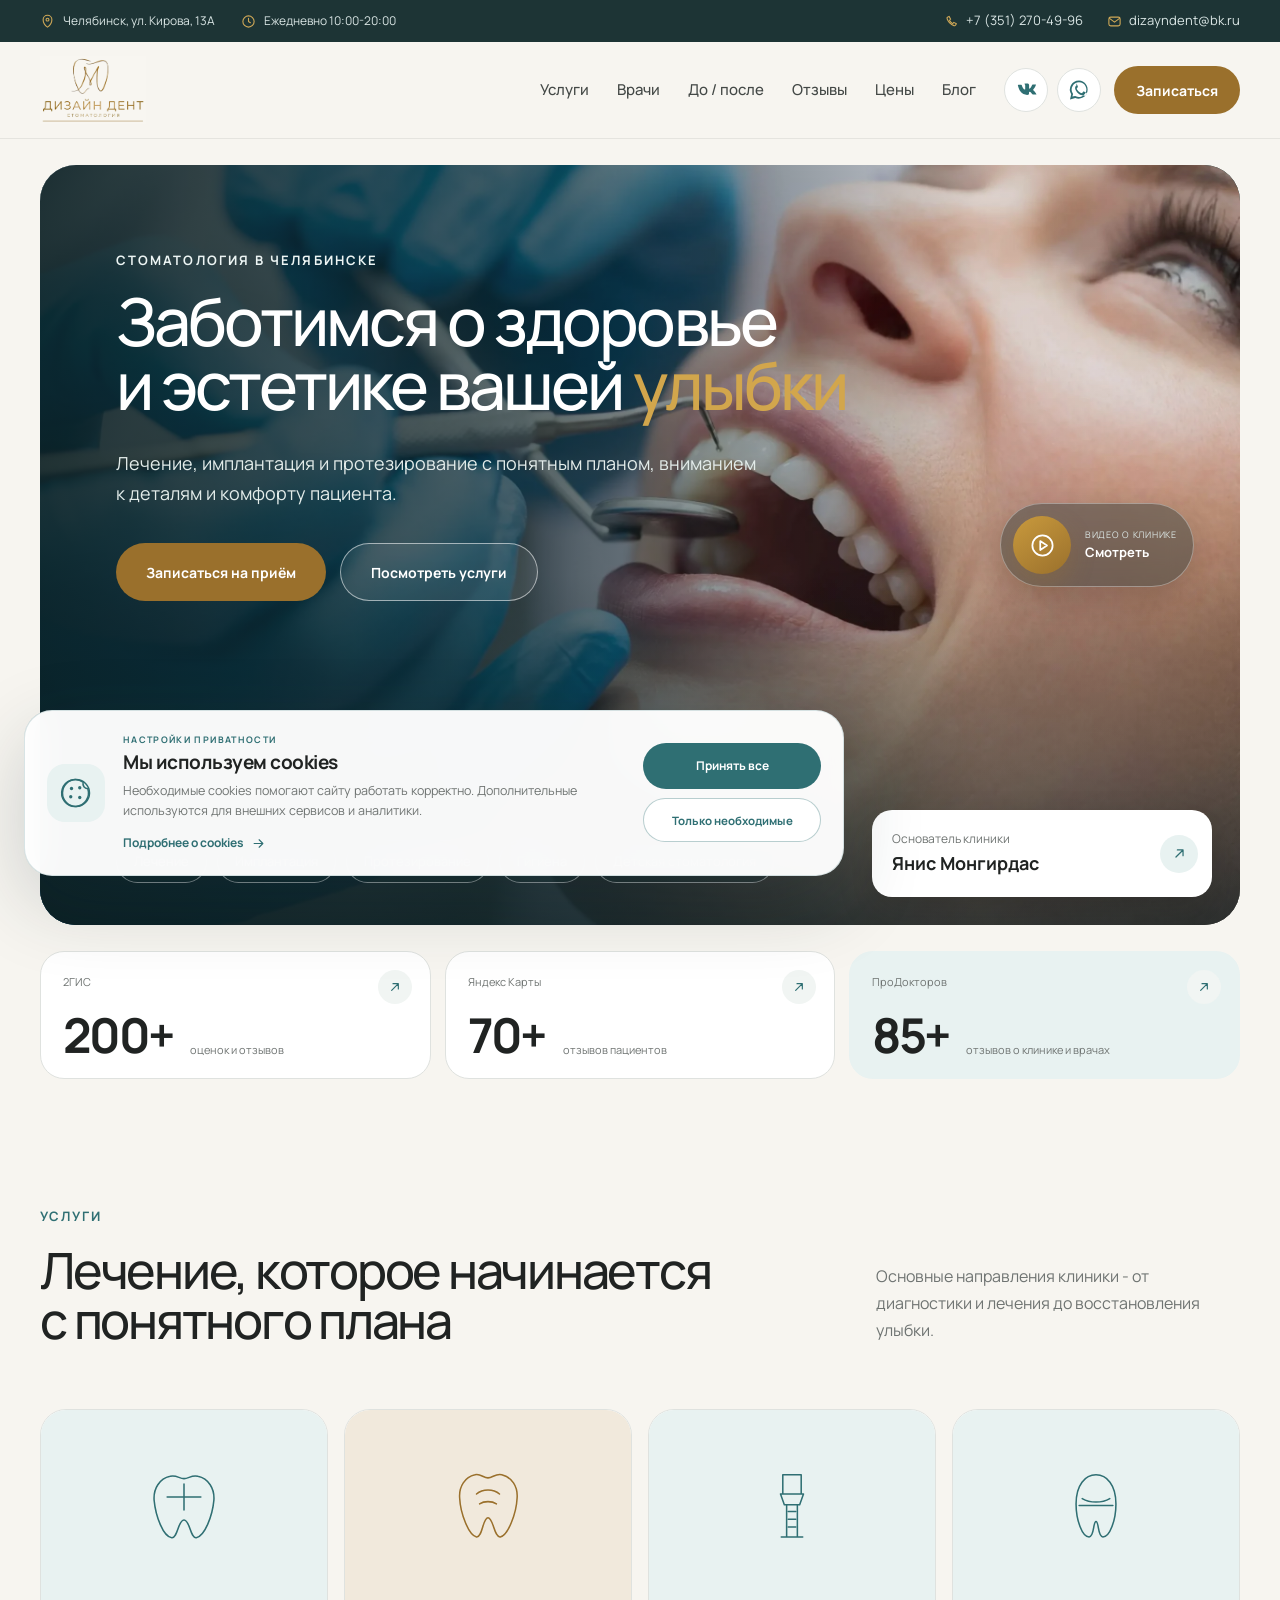
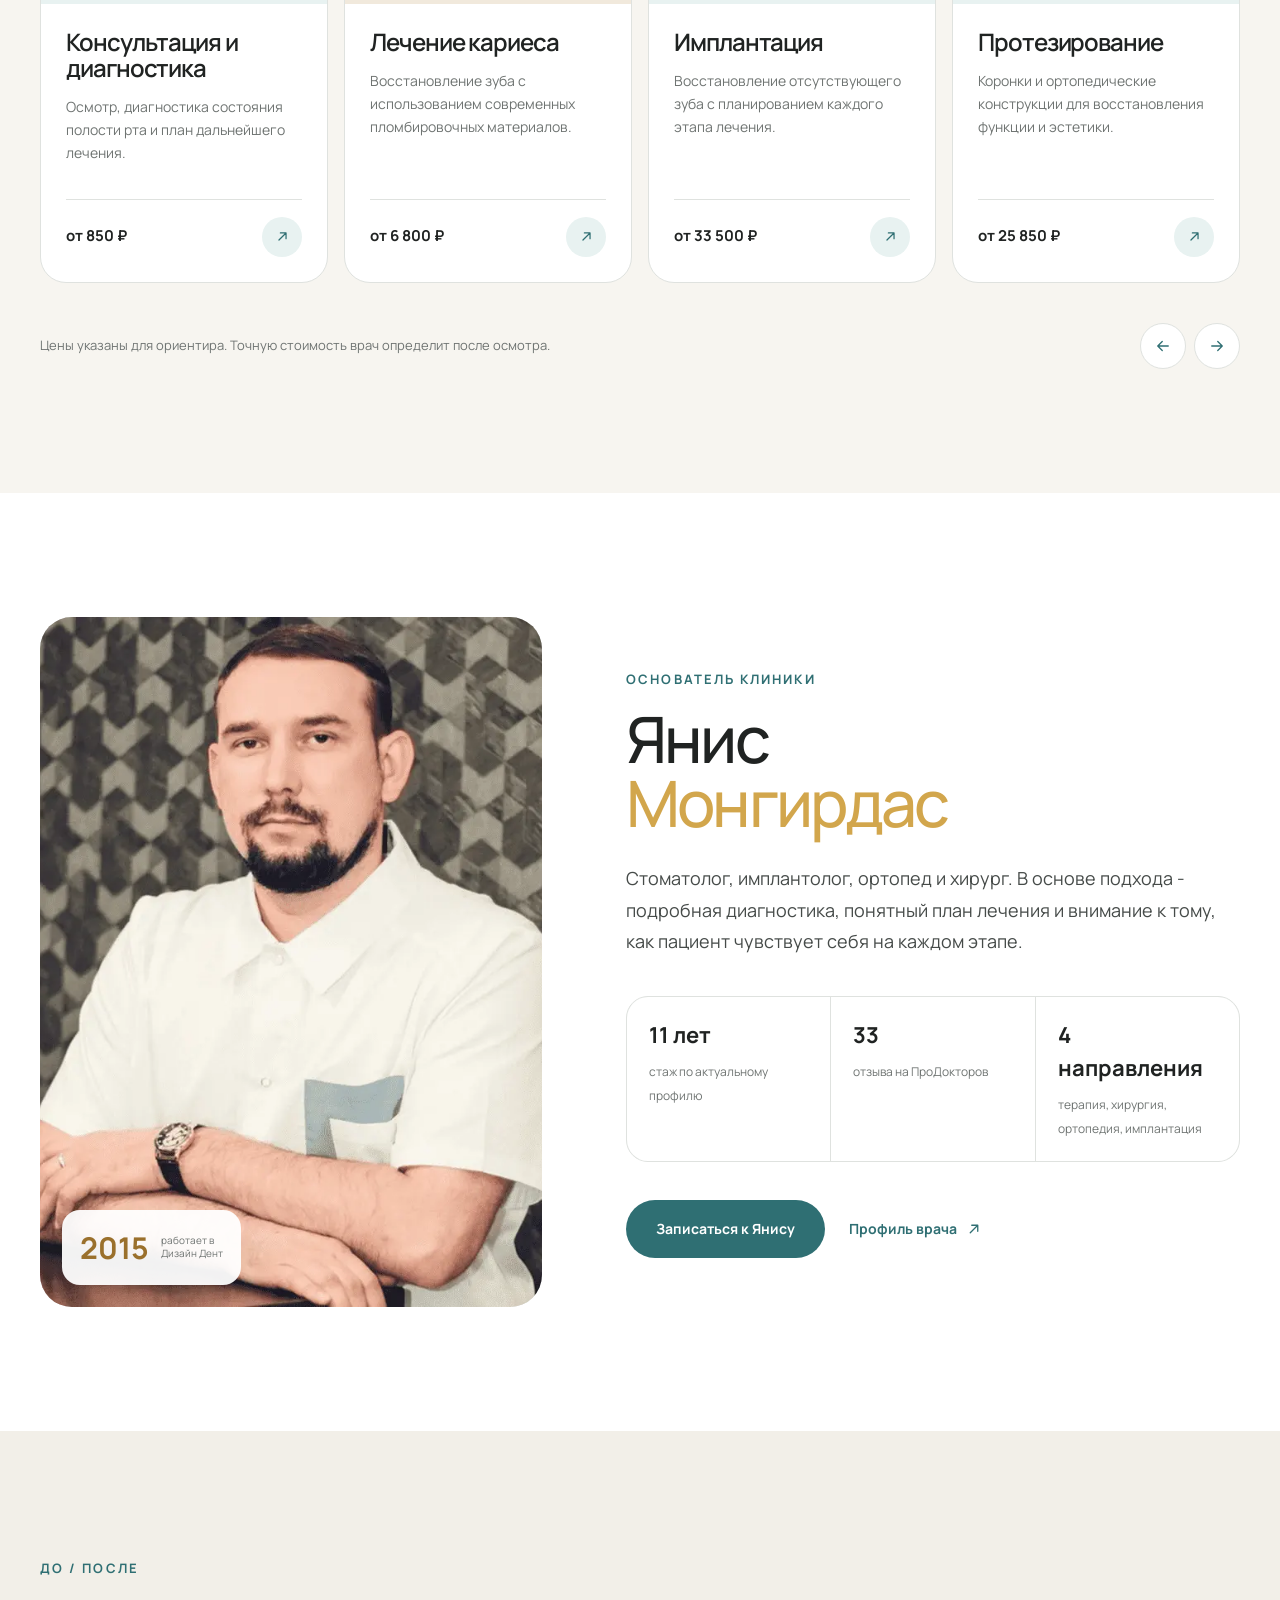
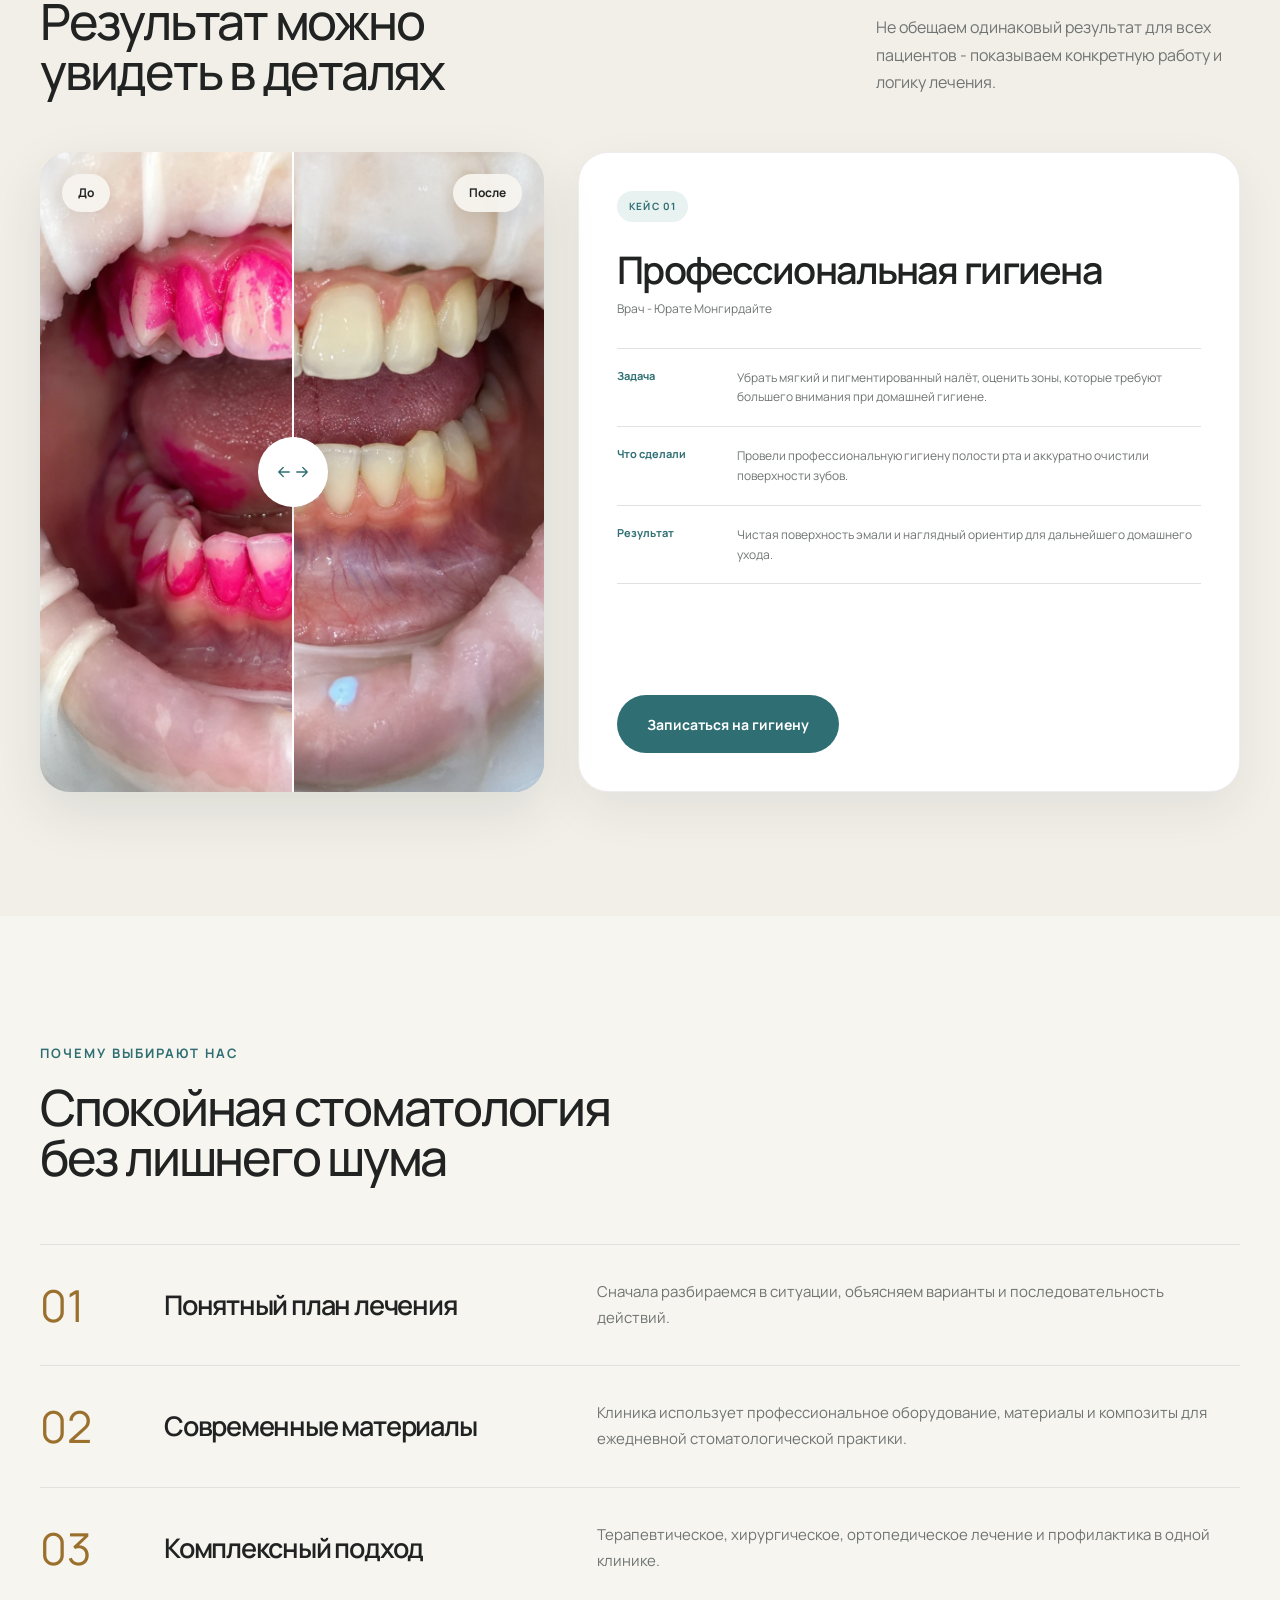
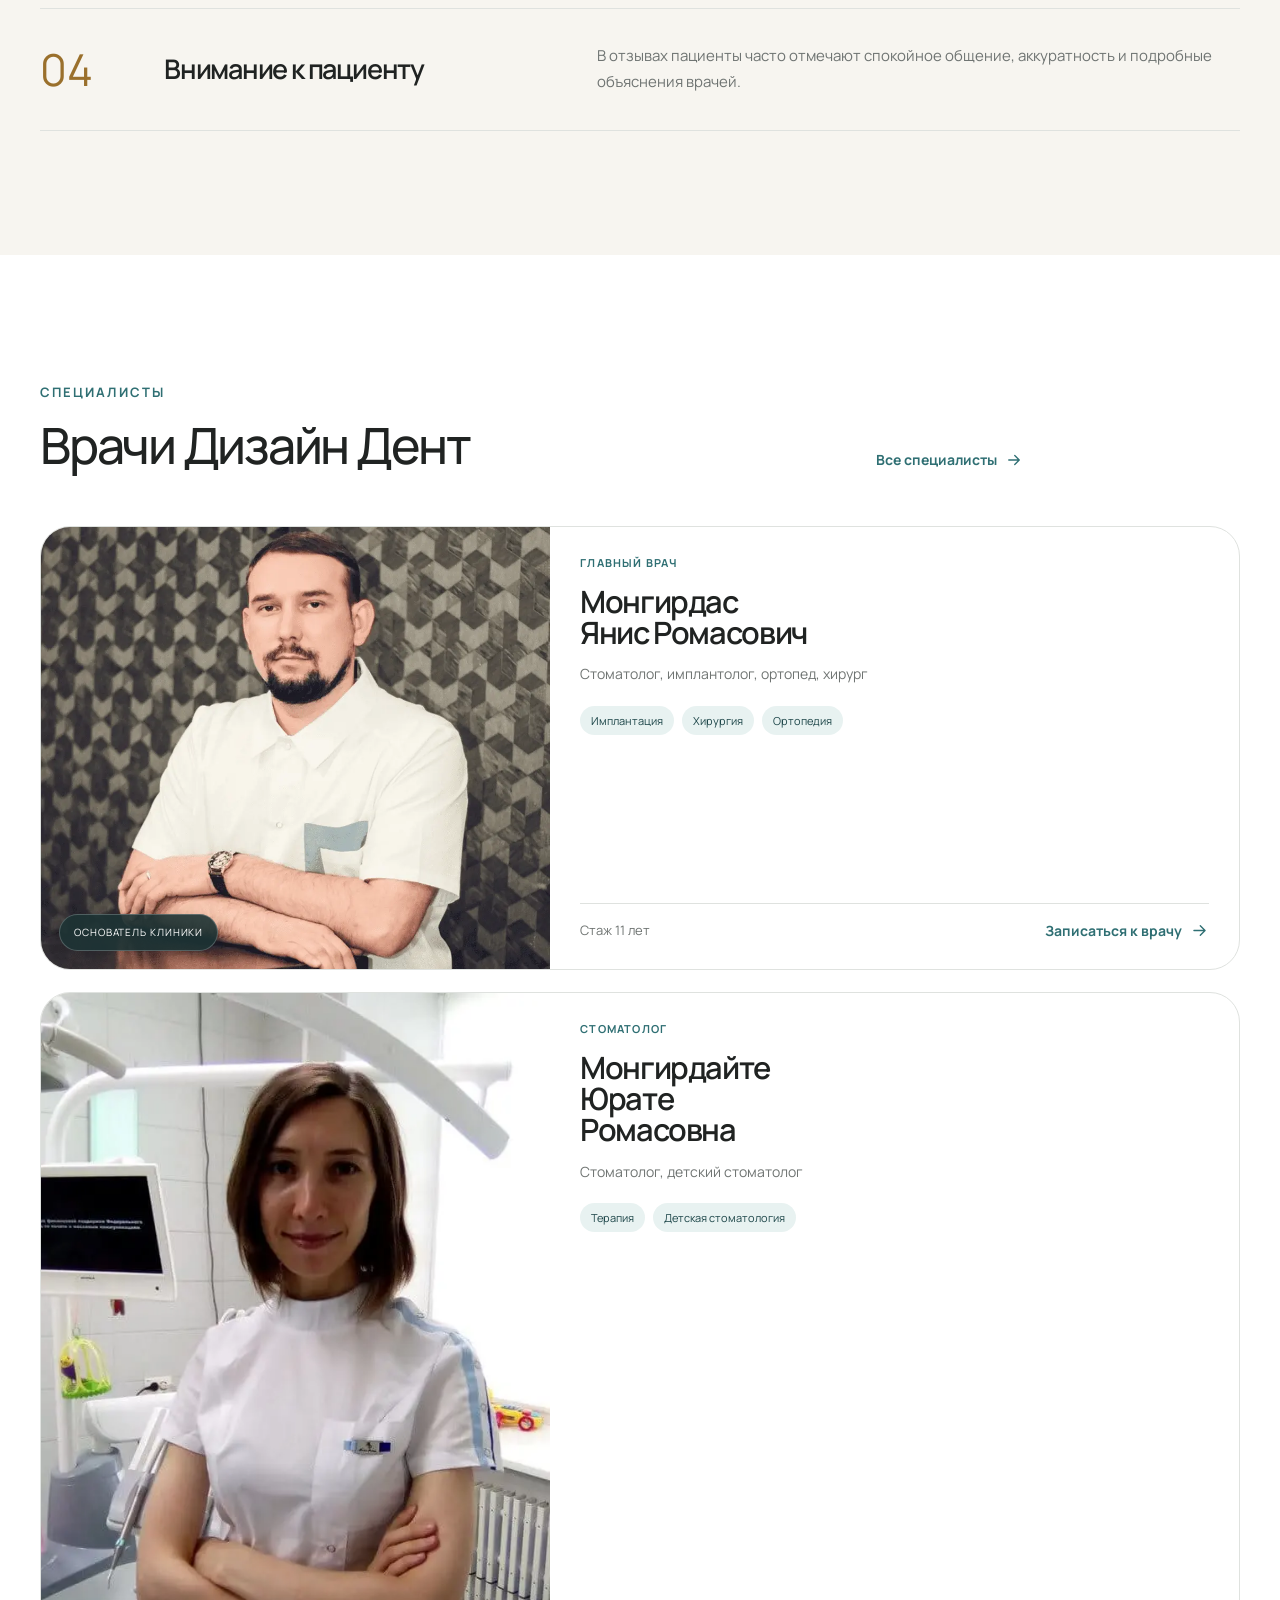
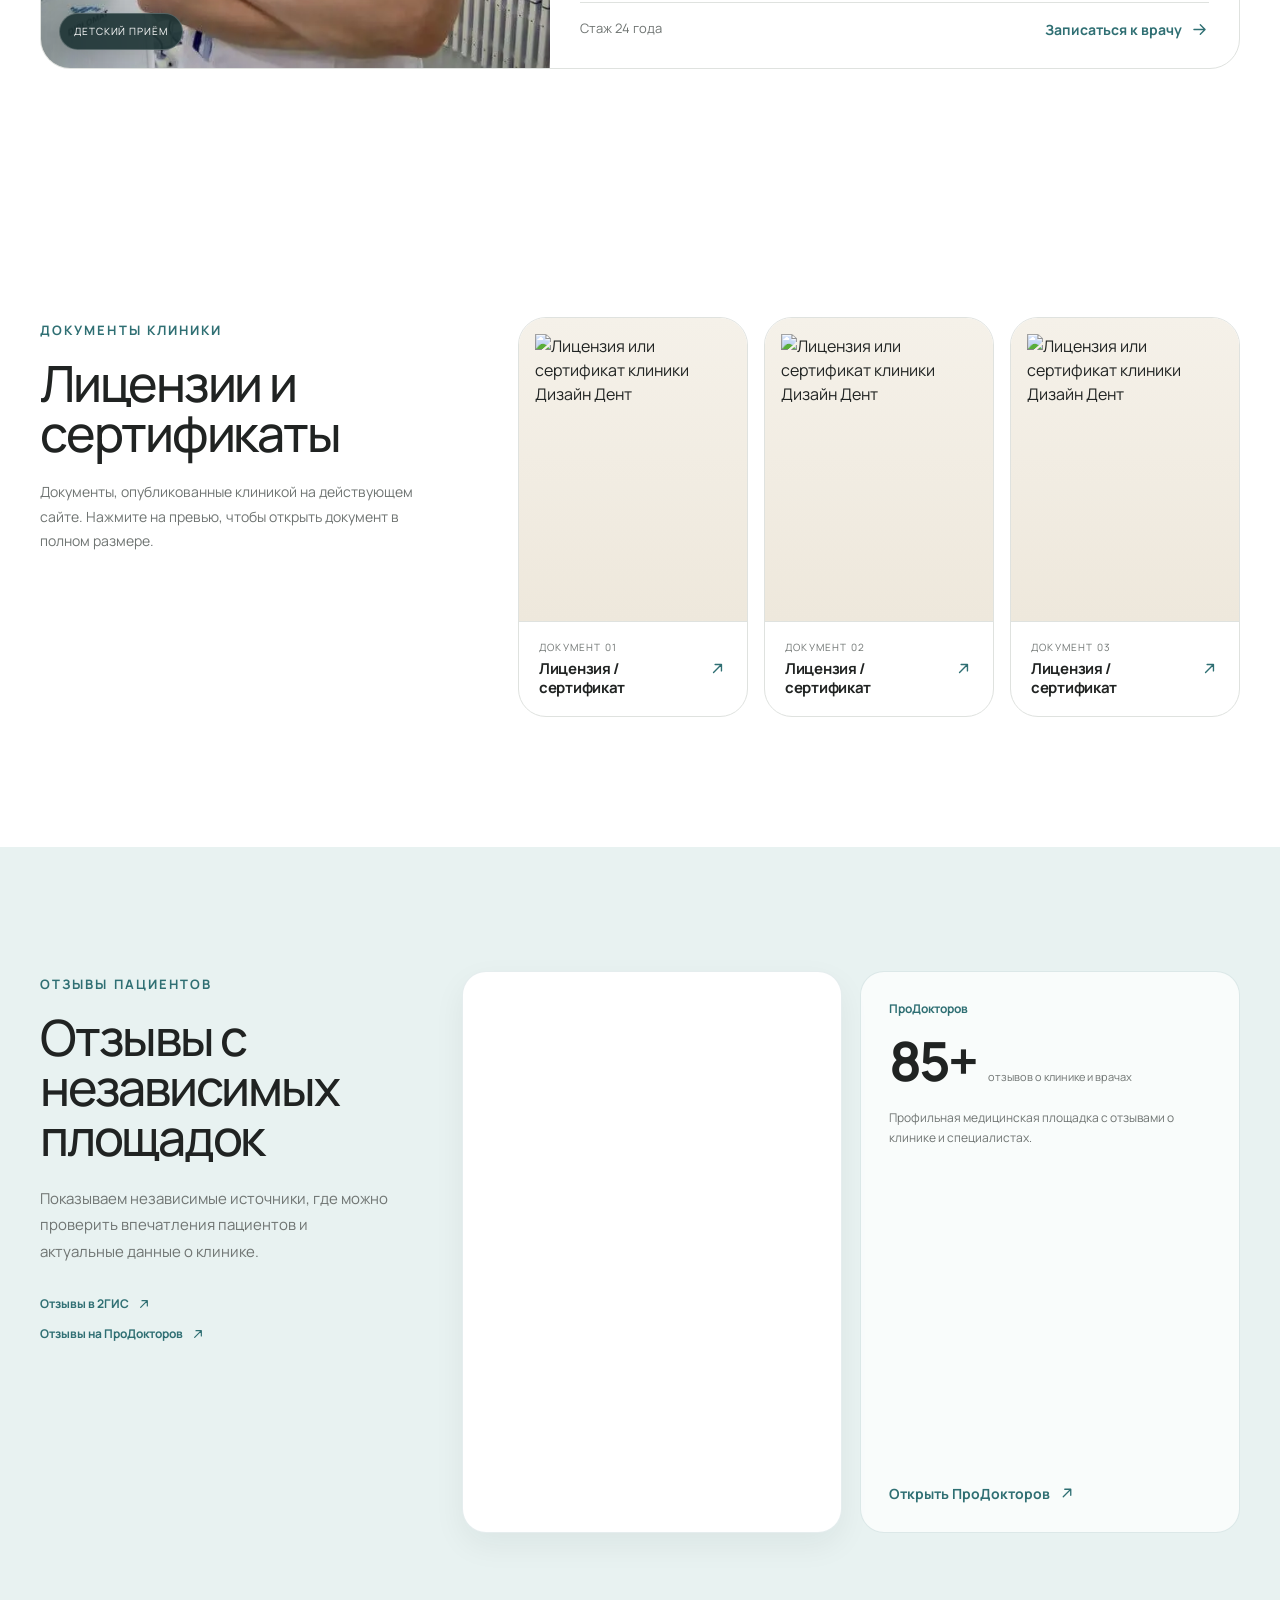
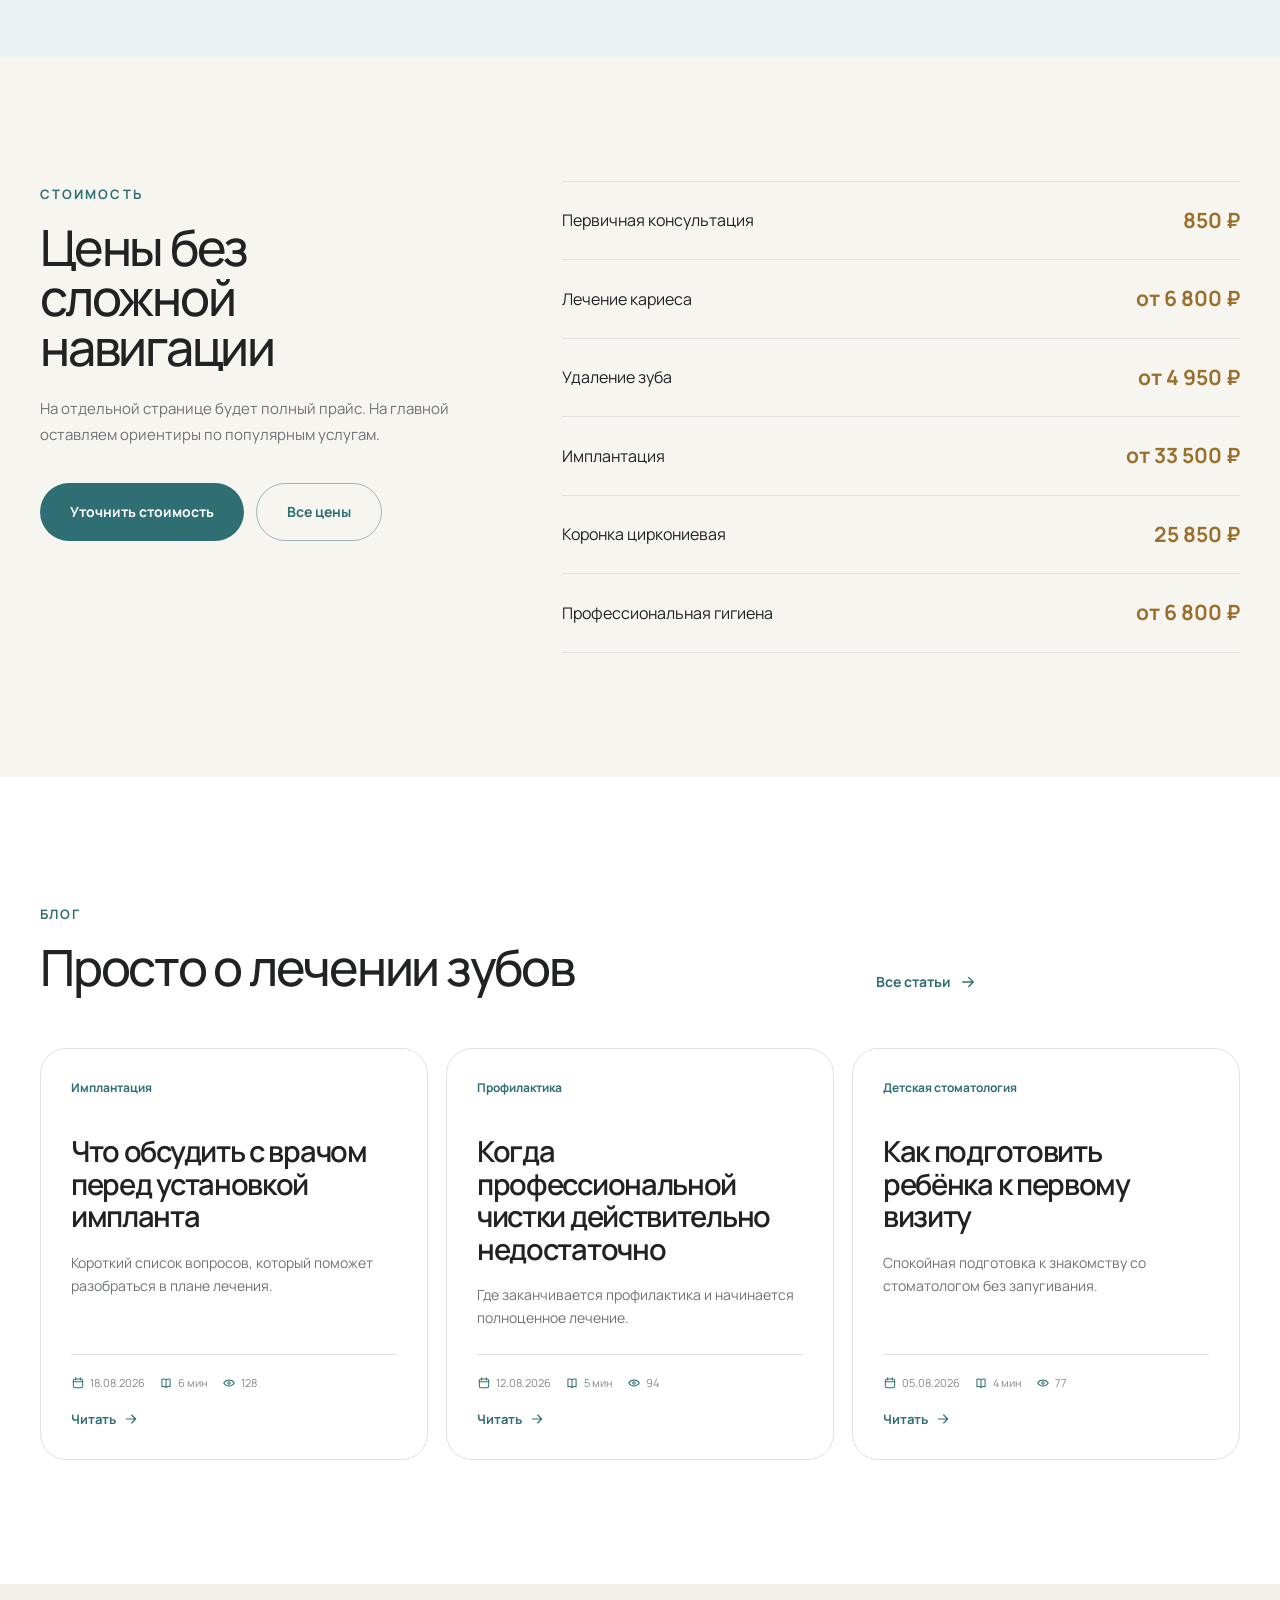
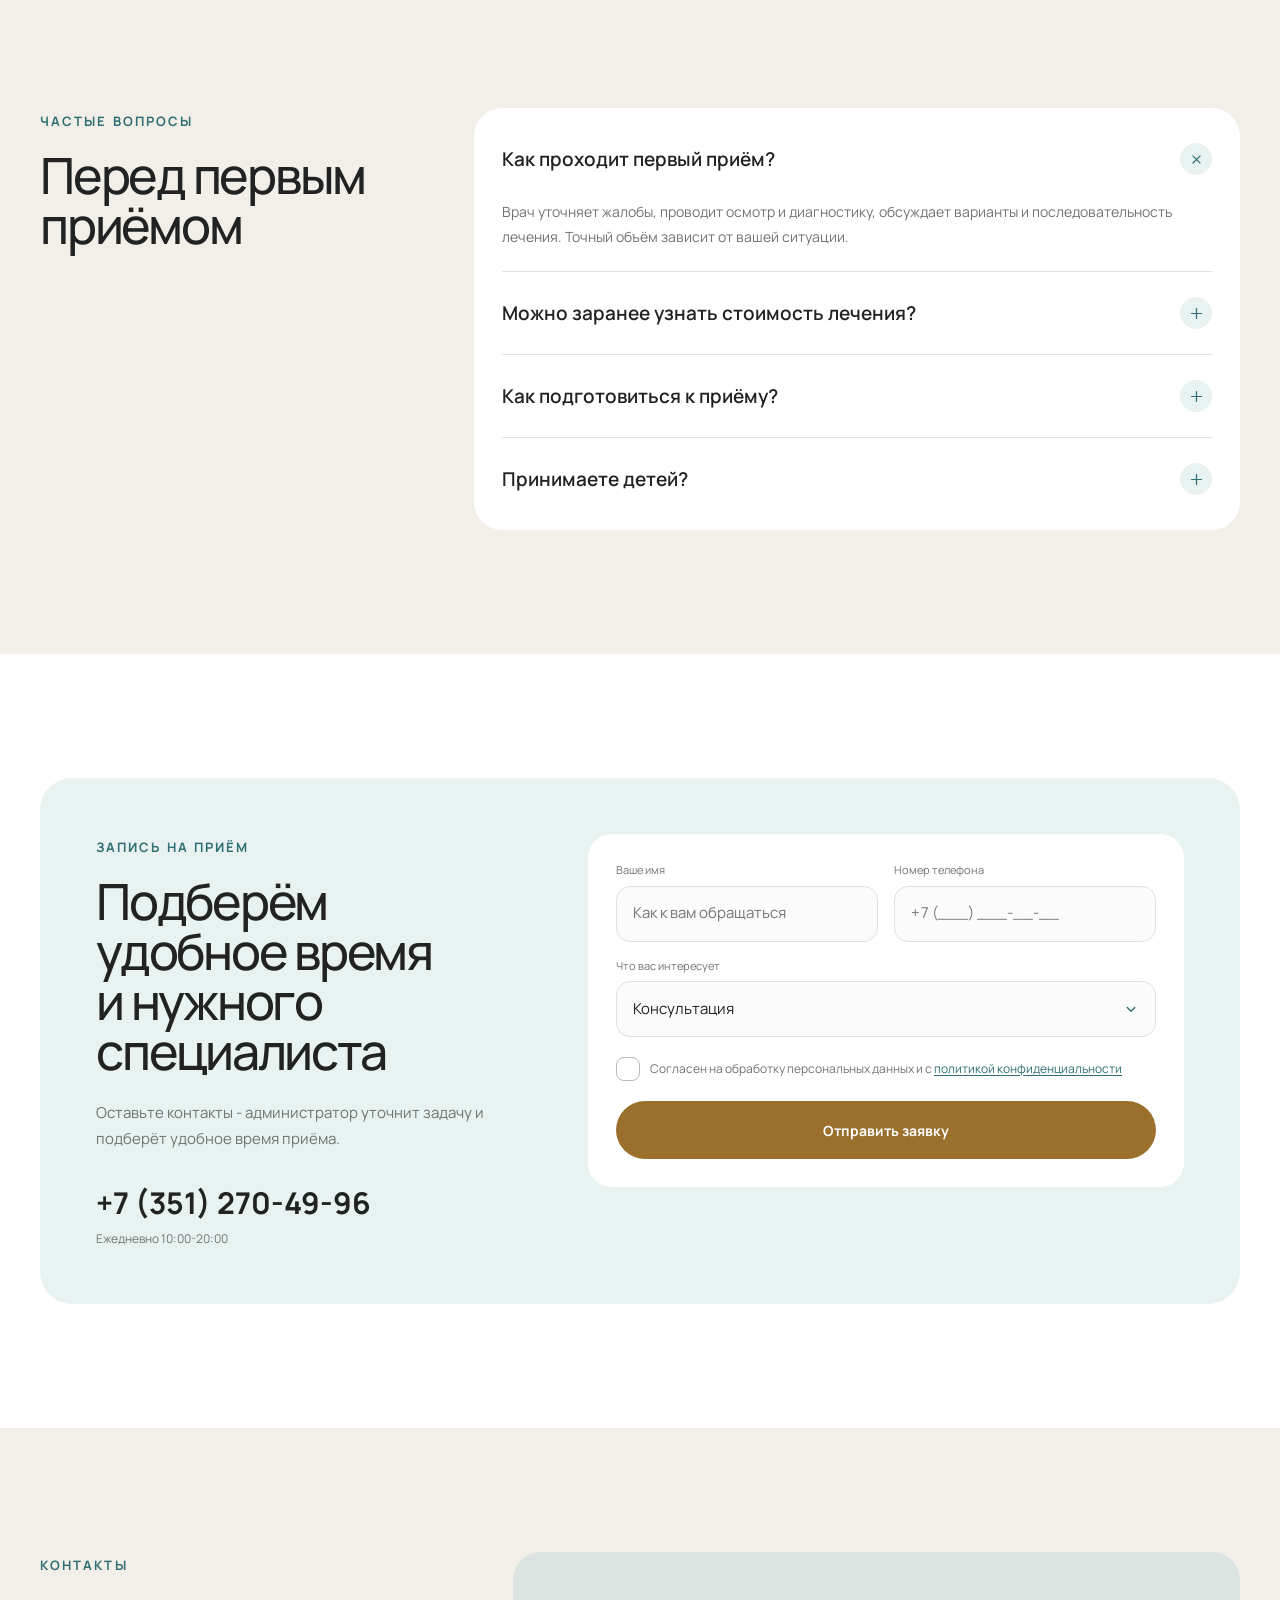
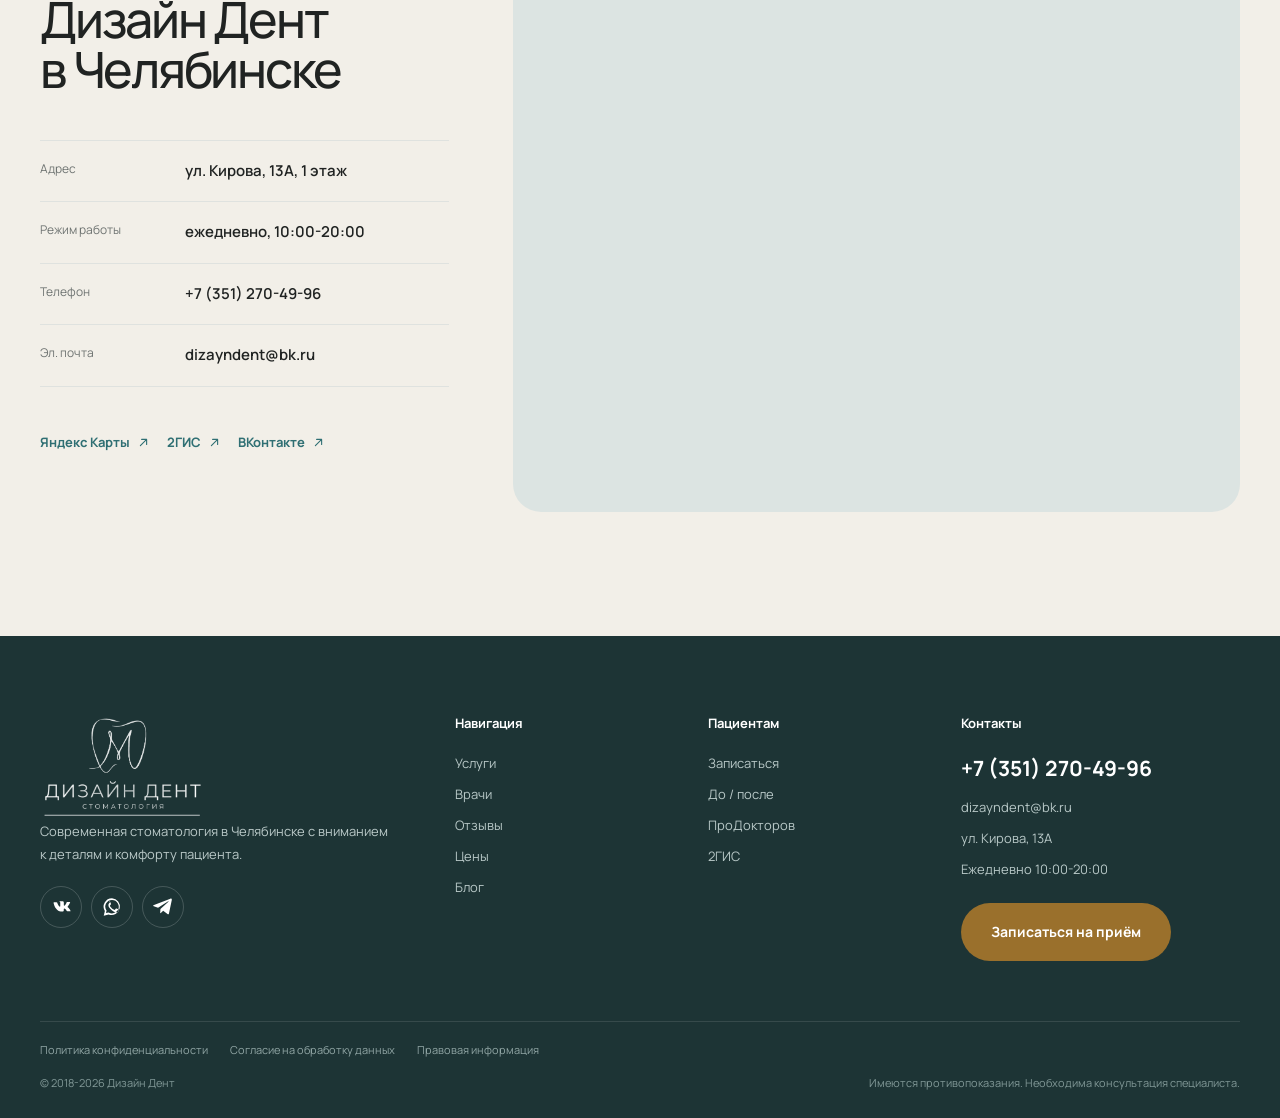
==== commit c5e8de7c: "правки - 12 коммит, разрешение десктоп и доработки." ====
--- a/index.html
+++ b/index.html
@@ -294,7 +294,6 @@
           <h2 id="licenses-title">Лицензии и<br>сертификаты</h2>
           <p>Документы, опубликованные клиникой на действующем сайте. Нажмите на превью, чтобы открыть документ в полном размере.</p>
           <div class="credentials__actions">
-            <a class="text-link" href="https://xn--174-5cdp4atgrcb4and4r.xn--p1ai/" target="_blank" rel="noopener">Открыть исходный сайт <svg class="icon" aria-hidden="true"><use href="#i-arrow-up-right"/></svg></a>
             <div class="slider-buttons" aria-label="Прокрутка документов">
               <button type="button" data-credentials-prev aria-label="Предыдущие документы"><svg class="icon"><use href="#i-arrow-left"/></svg></button>
               <button type="button" data-credentials-next aria-label="Следующие документы"><svg class="icon"><use href="#i-arrow"/></svg></button>
--- a/assets/css/style.css
+++ b/assets/css/style.css
@@ -1825,3 +1825,86 @@
     grid-auto-columns:minmax(220px,82vw);
   }
 }
+
+/* ===== Stage 12: wide desktop polish ===== */
+.services{
+  overflow-x:hidden;
+  overflow-y:visible;
+}
+.service-track{
+  padding-top:8px;
+}
+.slider-buttons[hidden],
+.slider-buttons button[hidden]{
+  display:none !important;
+}
+.credentials__actions{
+  justify-content:flex-end;
+}
+
+@media (min-width:1181px){
+  .results-showcase{
+    grid-template-columns:minmax(0,42%) minmax(0,58%);
+    gap:34px;
+    align-items:stretch;
+  }
+  .results-showcase .before-after{
+    width:100%;
+    min-width:0;
+    max-width:none;
+    height:100%;
+    min-height:640px;
+    border-radius:30px;
+  }
+  .results-showcase .before-after__base img,
+  .results-showcase .before-after__after img{
+    object-fit:cover;
+    object-position:center;
+  }
+  .results-showcase .result-case{
+    min-height:640px;
+  }
+
+  .doctor-card,
+  .doctor-card--wide{
+    grid-template-columns:minmax(320px,.85fr) minmax(0,1.15fr);
+    grid-template-rows:minmax(320px,auto);
+    align-items:stretch;
+  }
+  .doctor-card__image,
+  .doctor-card__body{
+    min-height:320px;
+  }
+  .doctor-card__body{
+    padding:28px 30px;
+  }
+  .doctor-card h3{
+    font-size:clamp(30px,2.4vw,44px);
+    max-width:12ch;
+  }
+  .doctor-card p{
+    margin-bottom:16px;
+  }
+  .doctor-card__tags{
+    margin-bottom:18px;
+  }
+  .doctor-card__foot{
+    padding-top:16px;
+  }
+}
+
+@media (min-width:1600px){
+  .results-showcase .before-after,
+  .results-showcase .result-case{
+    min-height:680px;
+  }
+  .doctor-card,
+  .doctor-card--wide{
+    grid-template-columns:minmax(360px,.88fr) minmax(0,1.12fr);
+    grid-template-rows:minmax(360px,auto);
+  }
+  .doctor-card__image,
+  .doctor-card__body{
+    min-height:360px;
+  }
+}
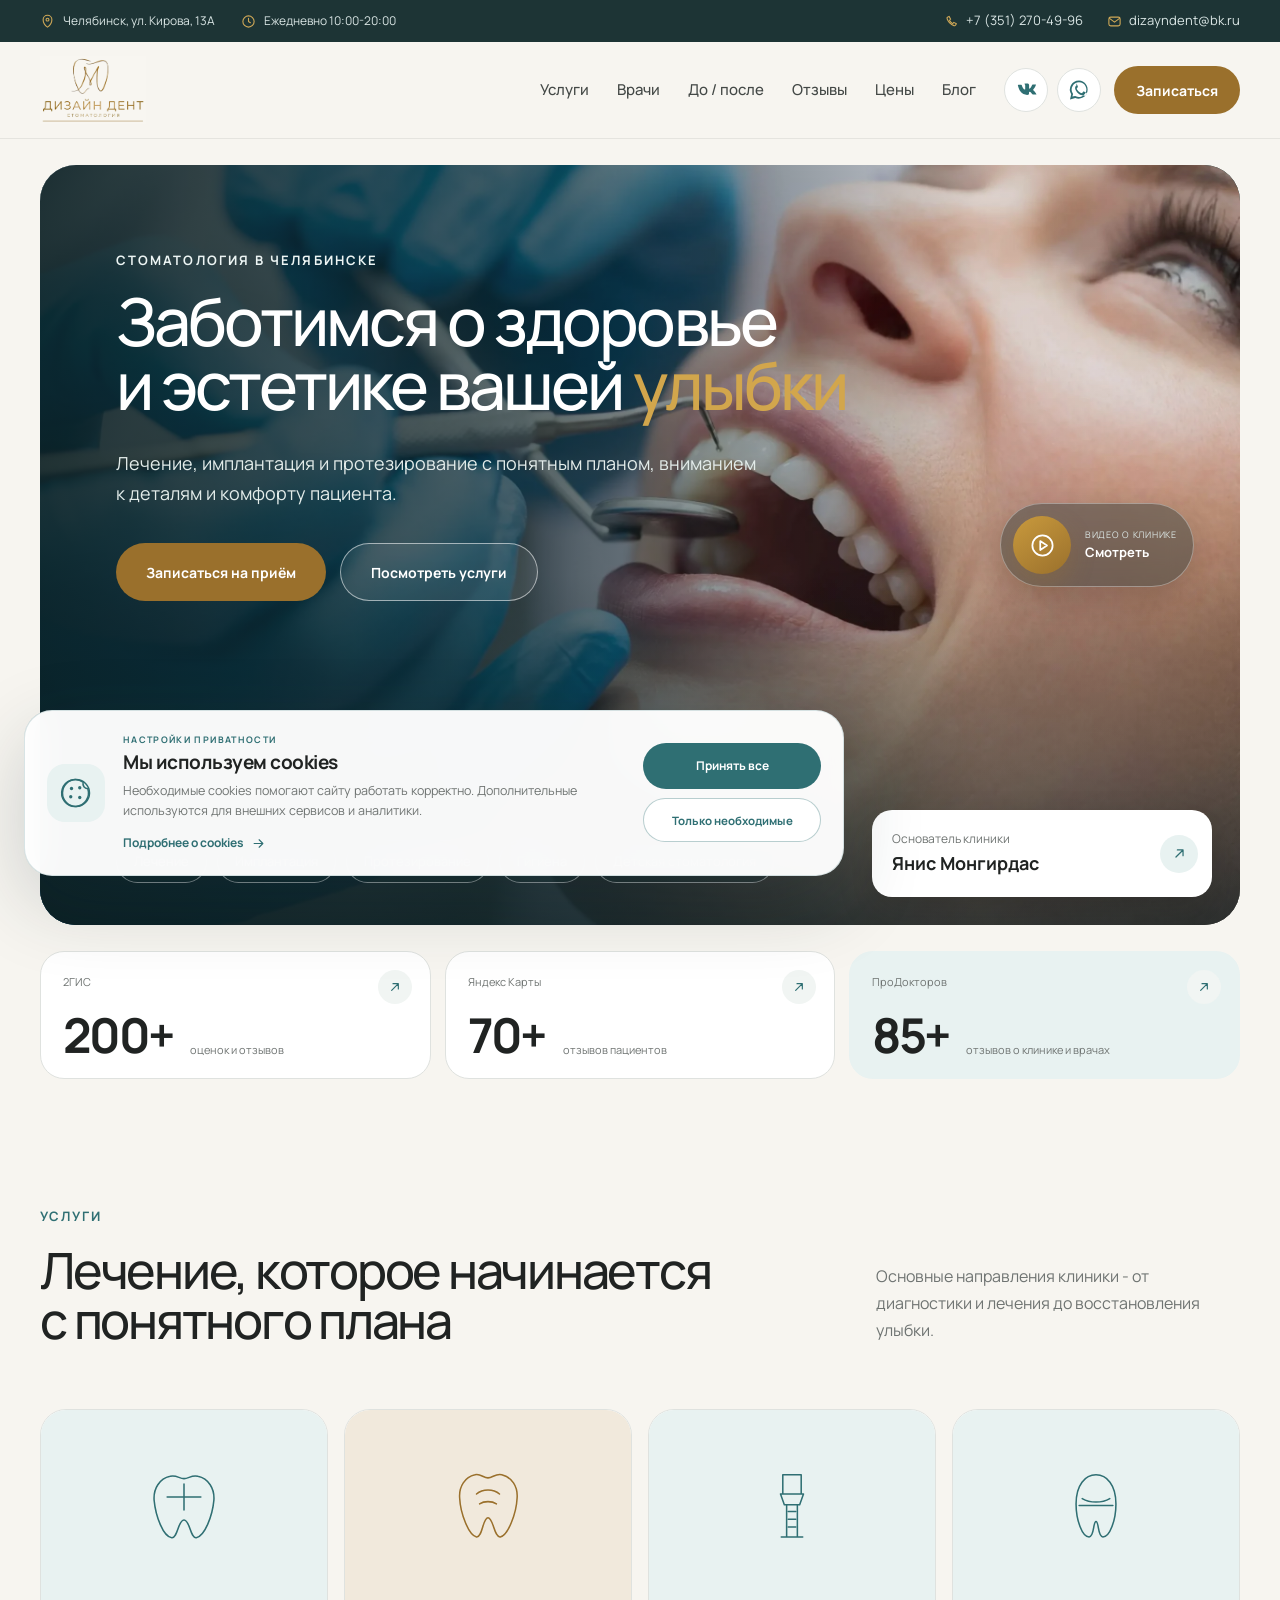
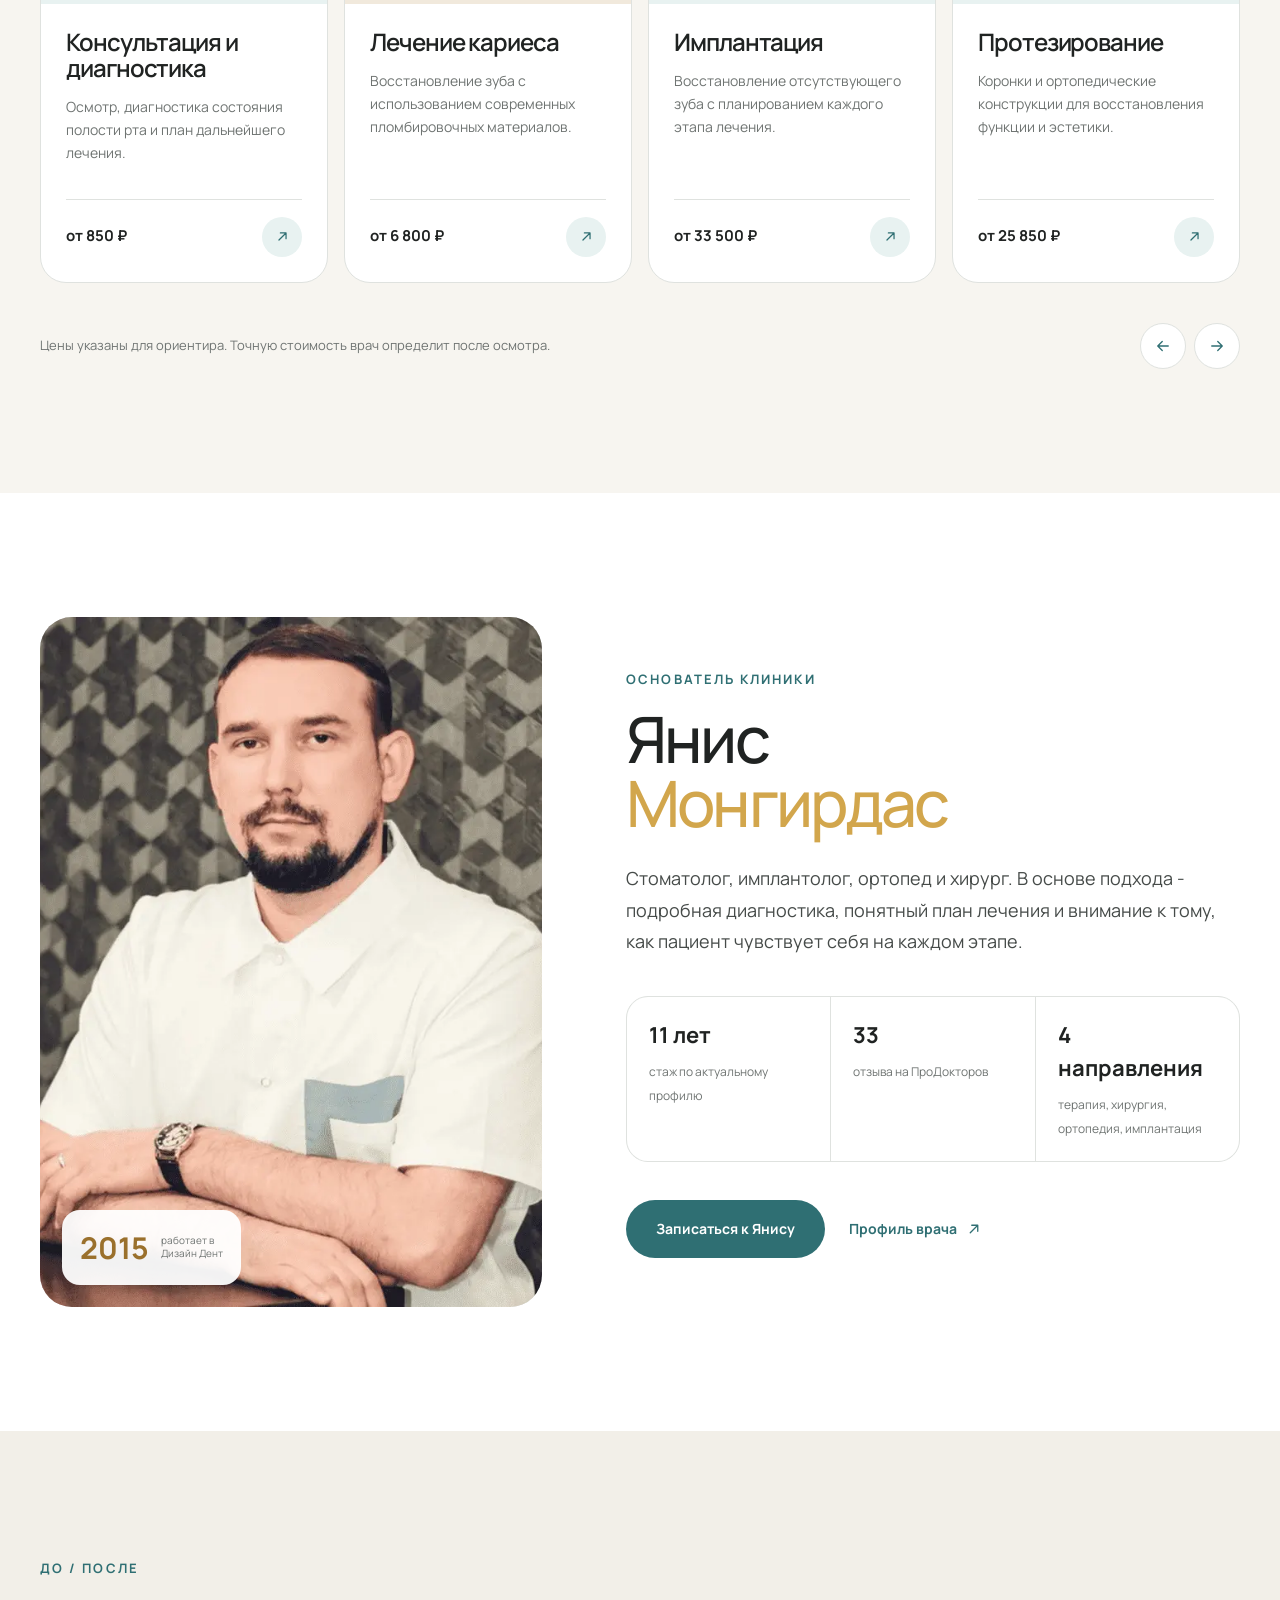
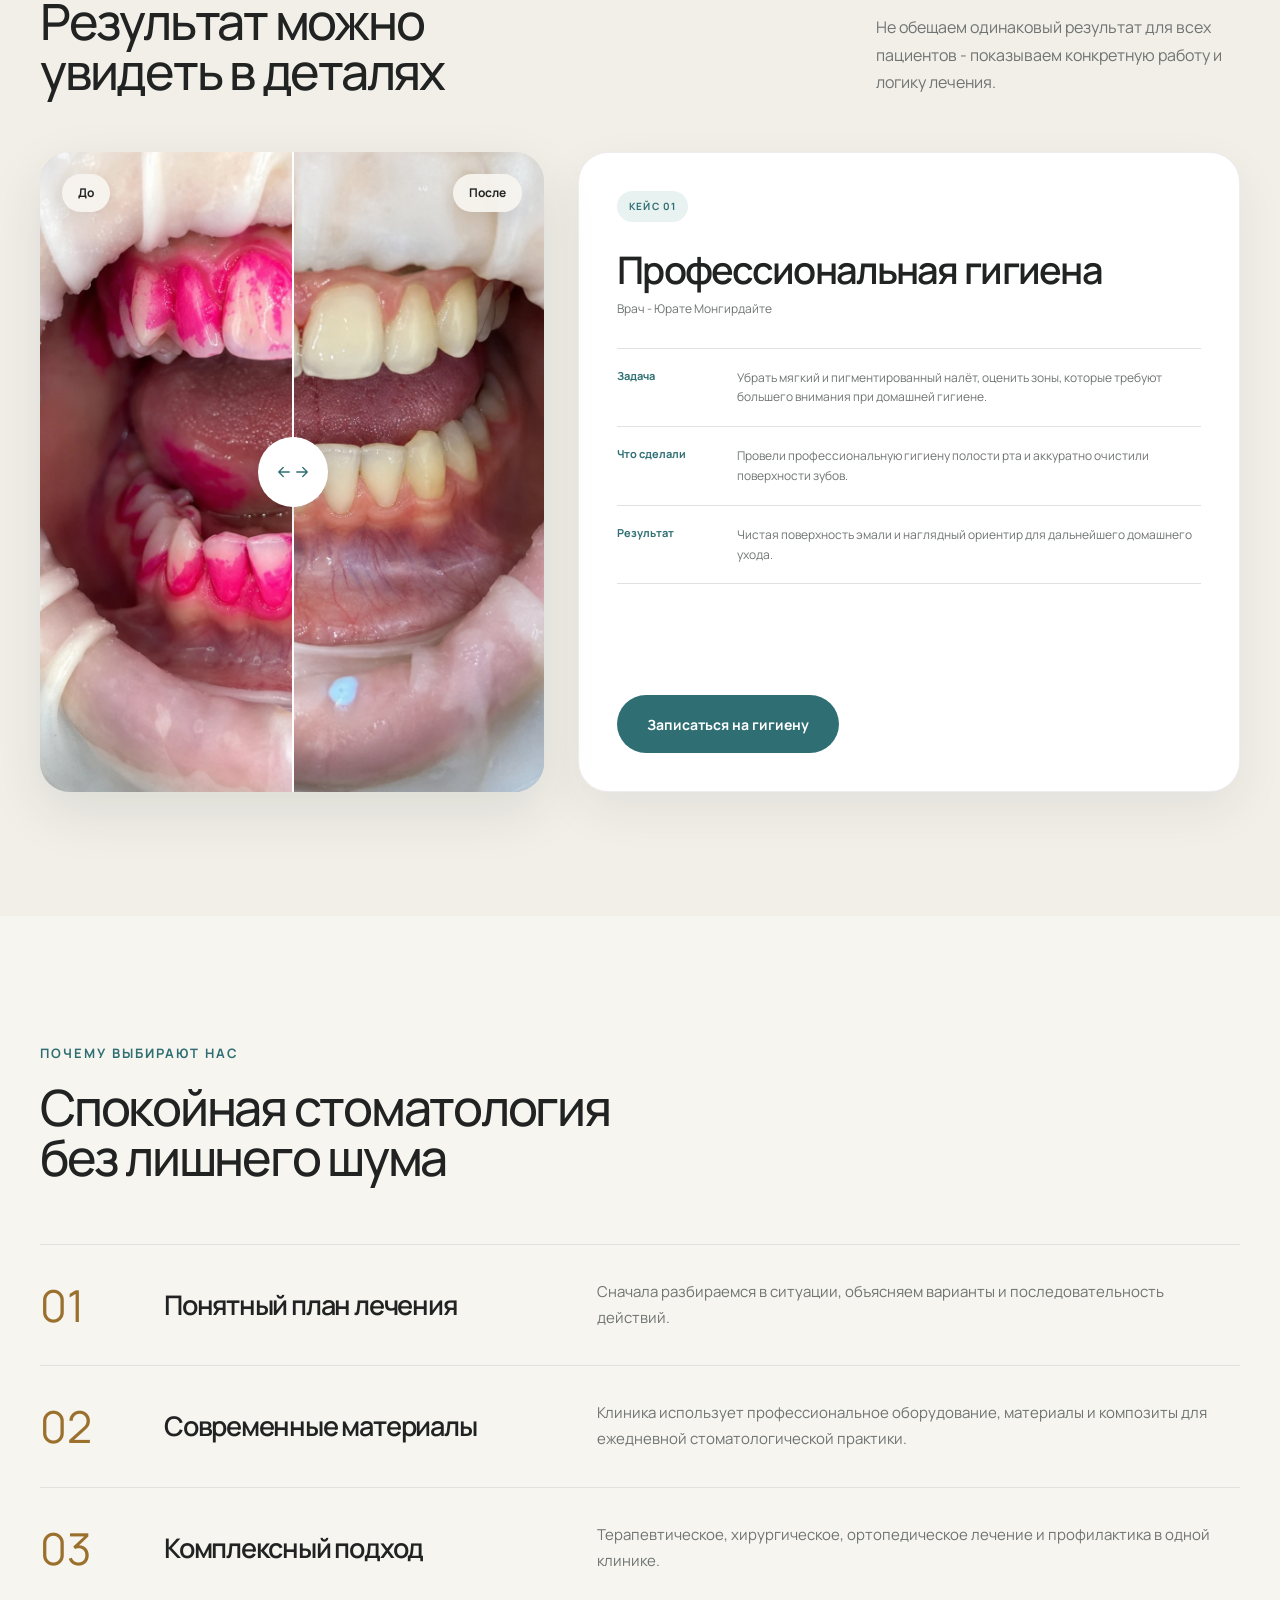
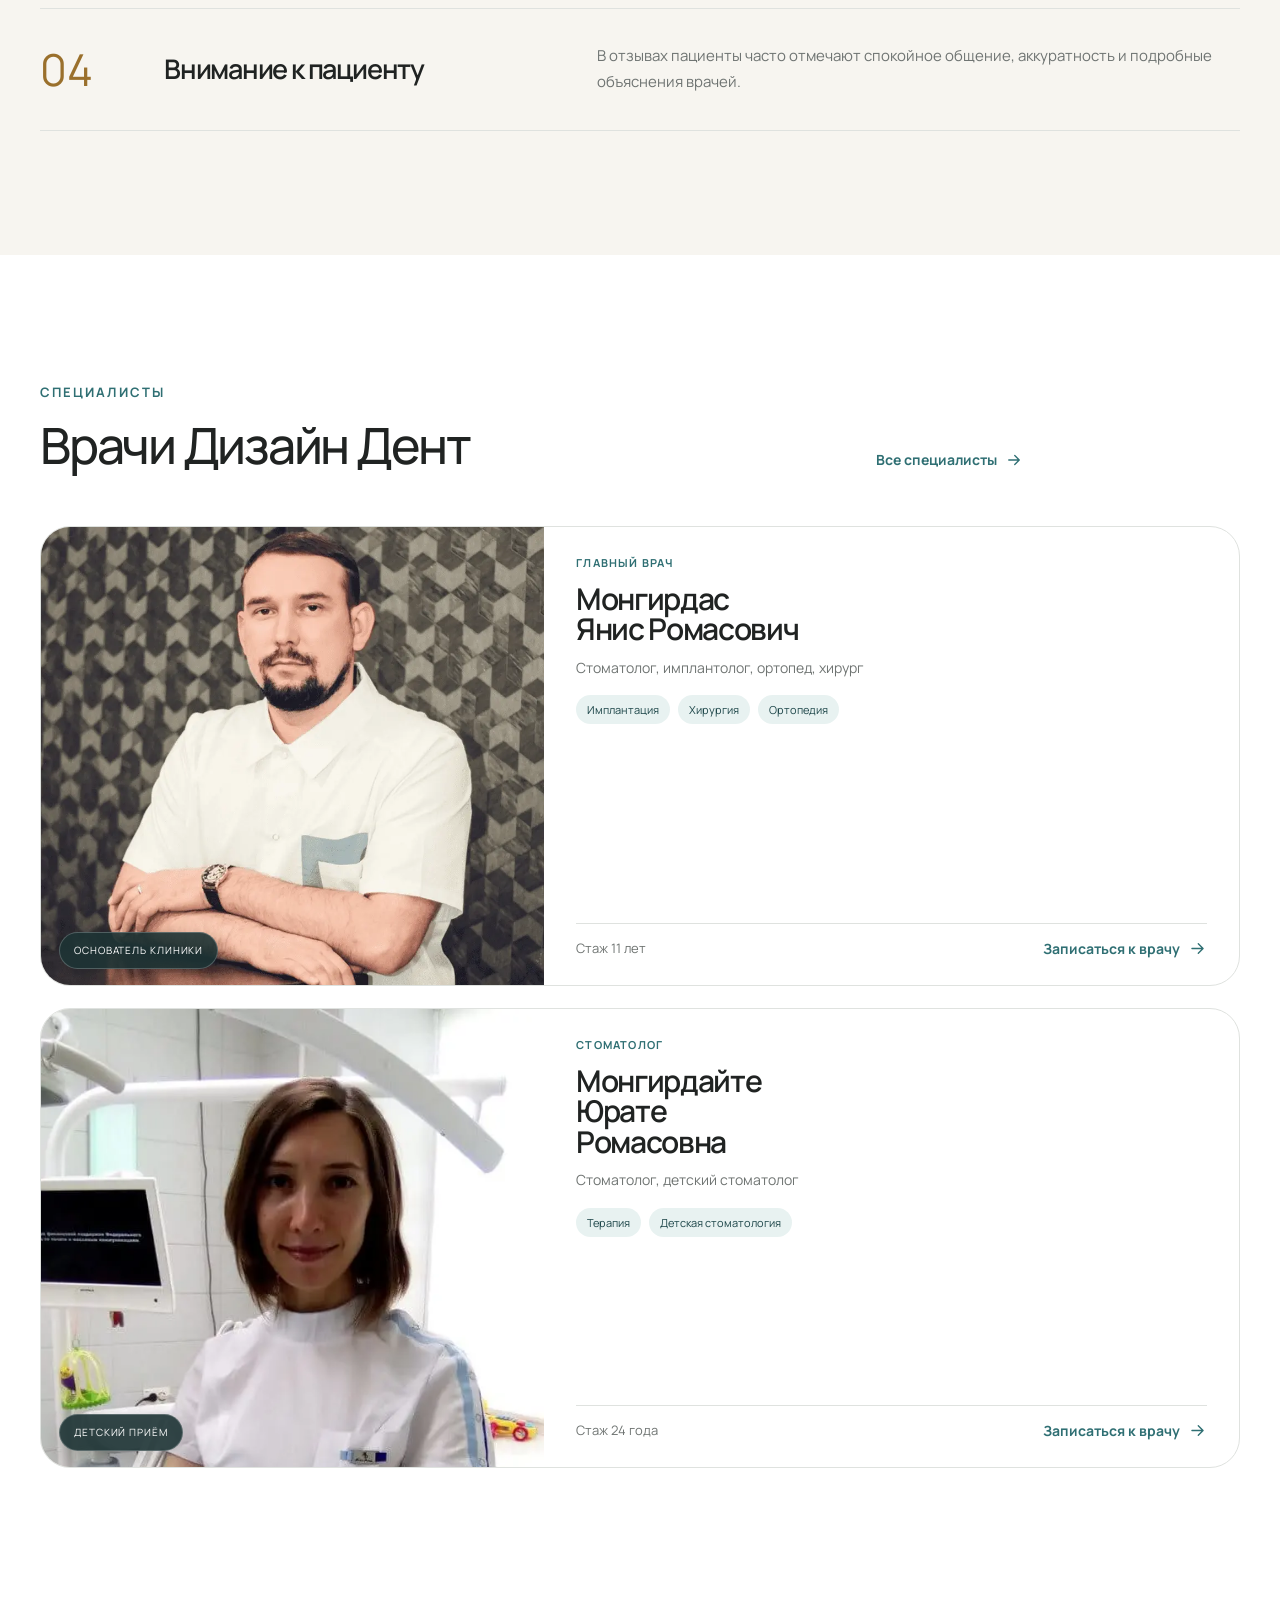
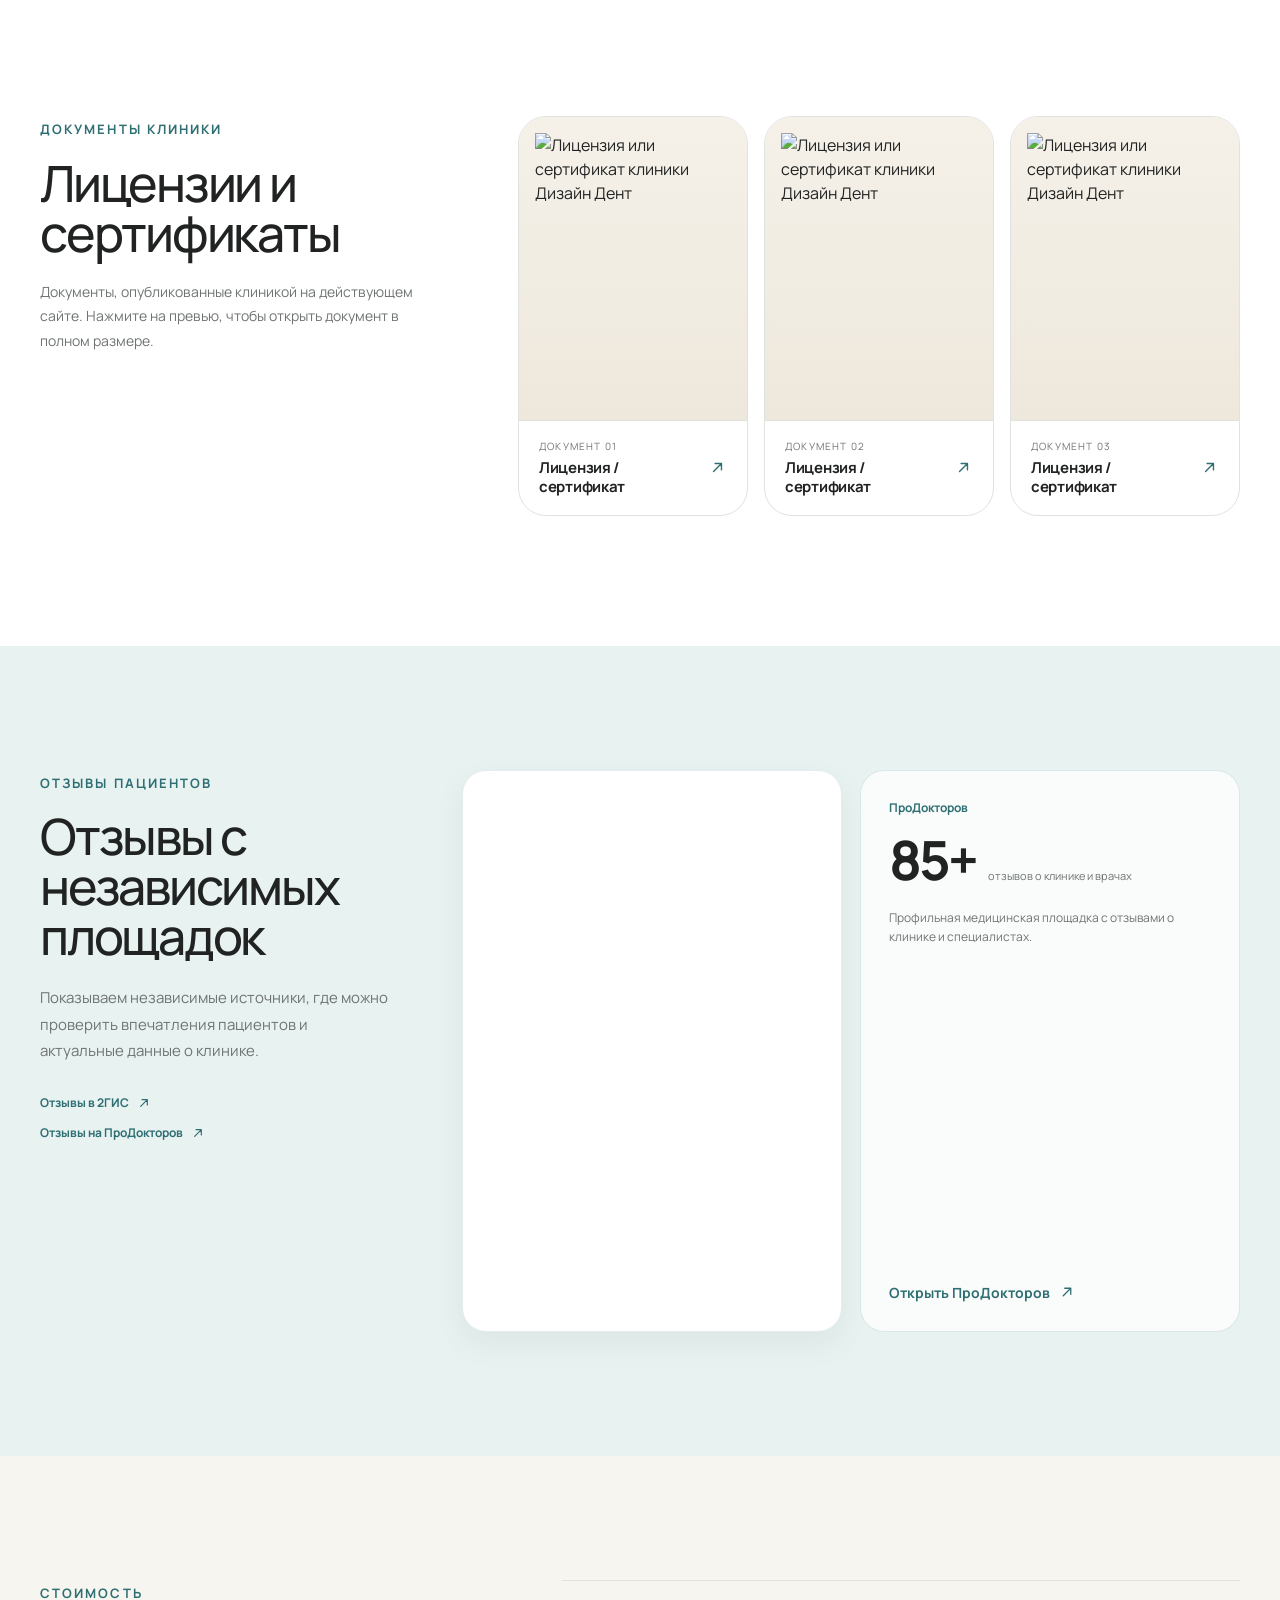
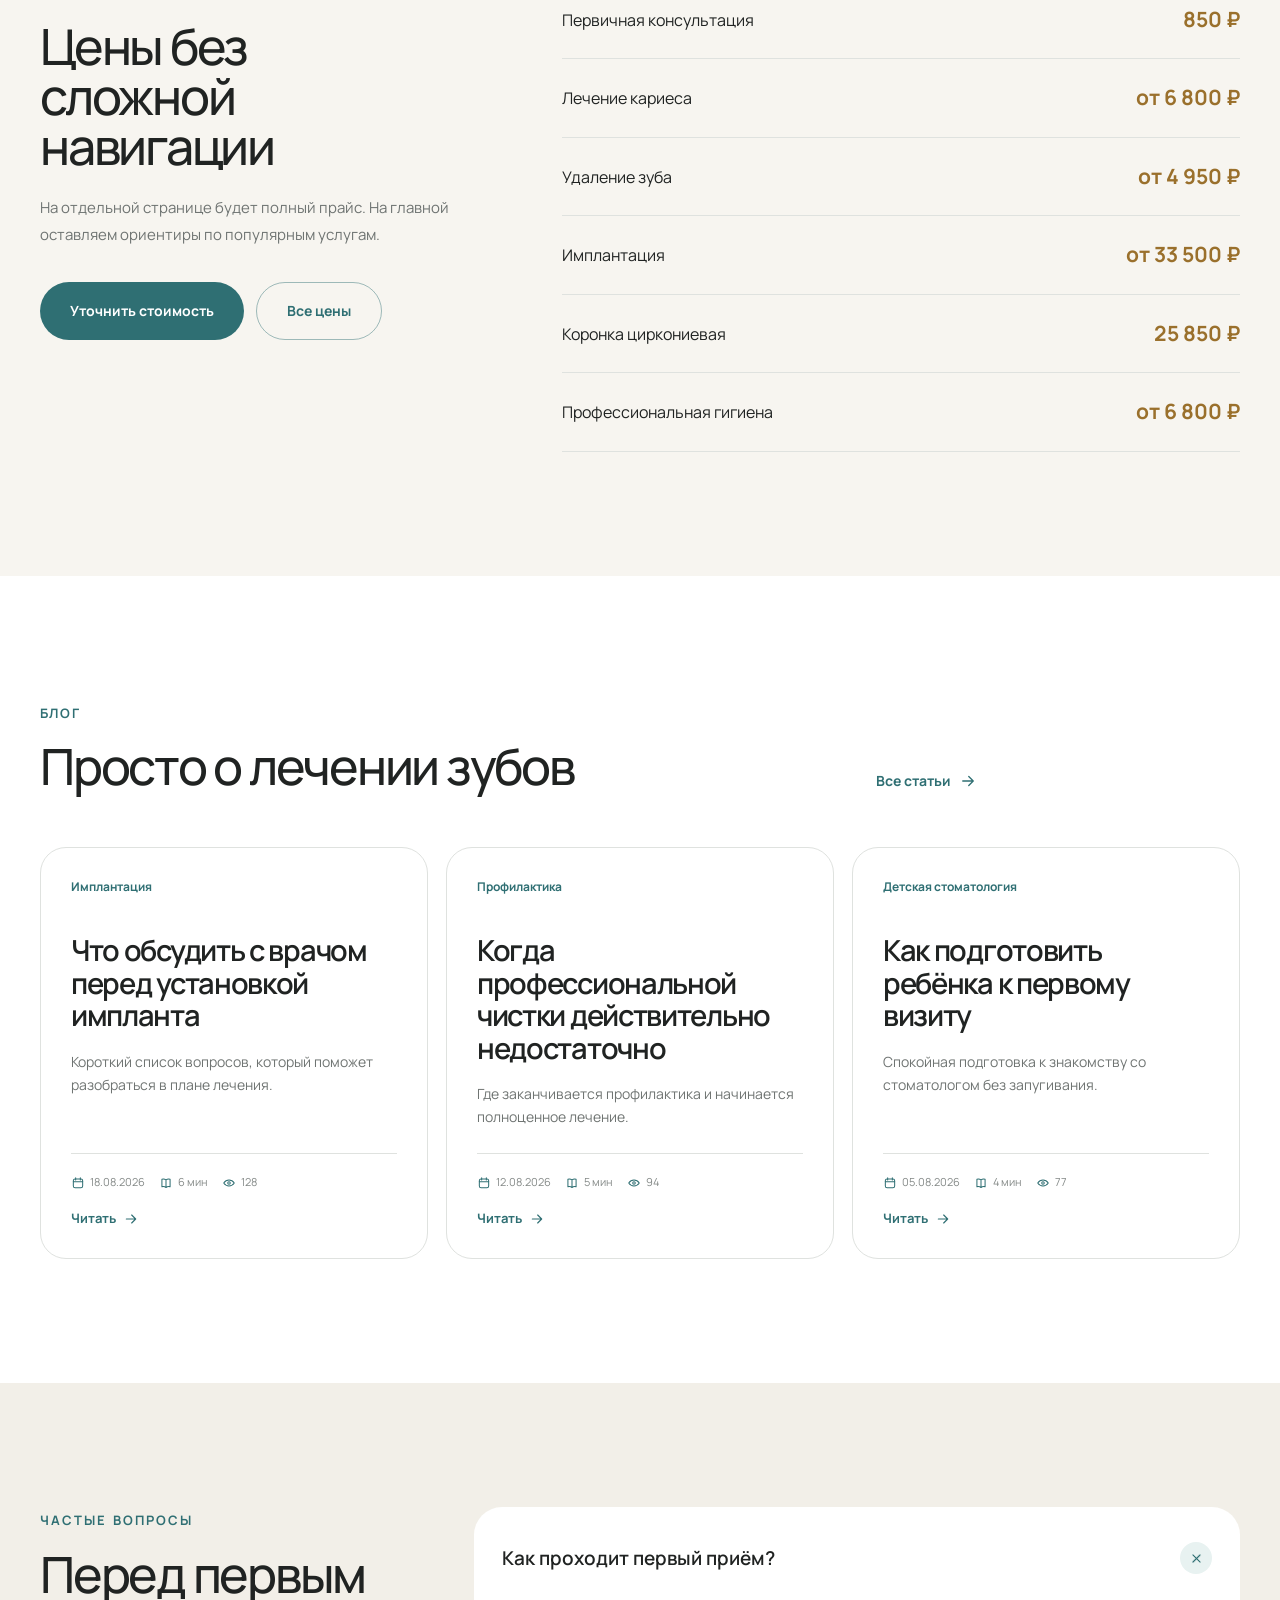
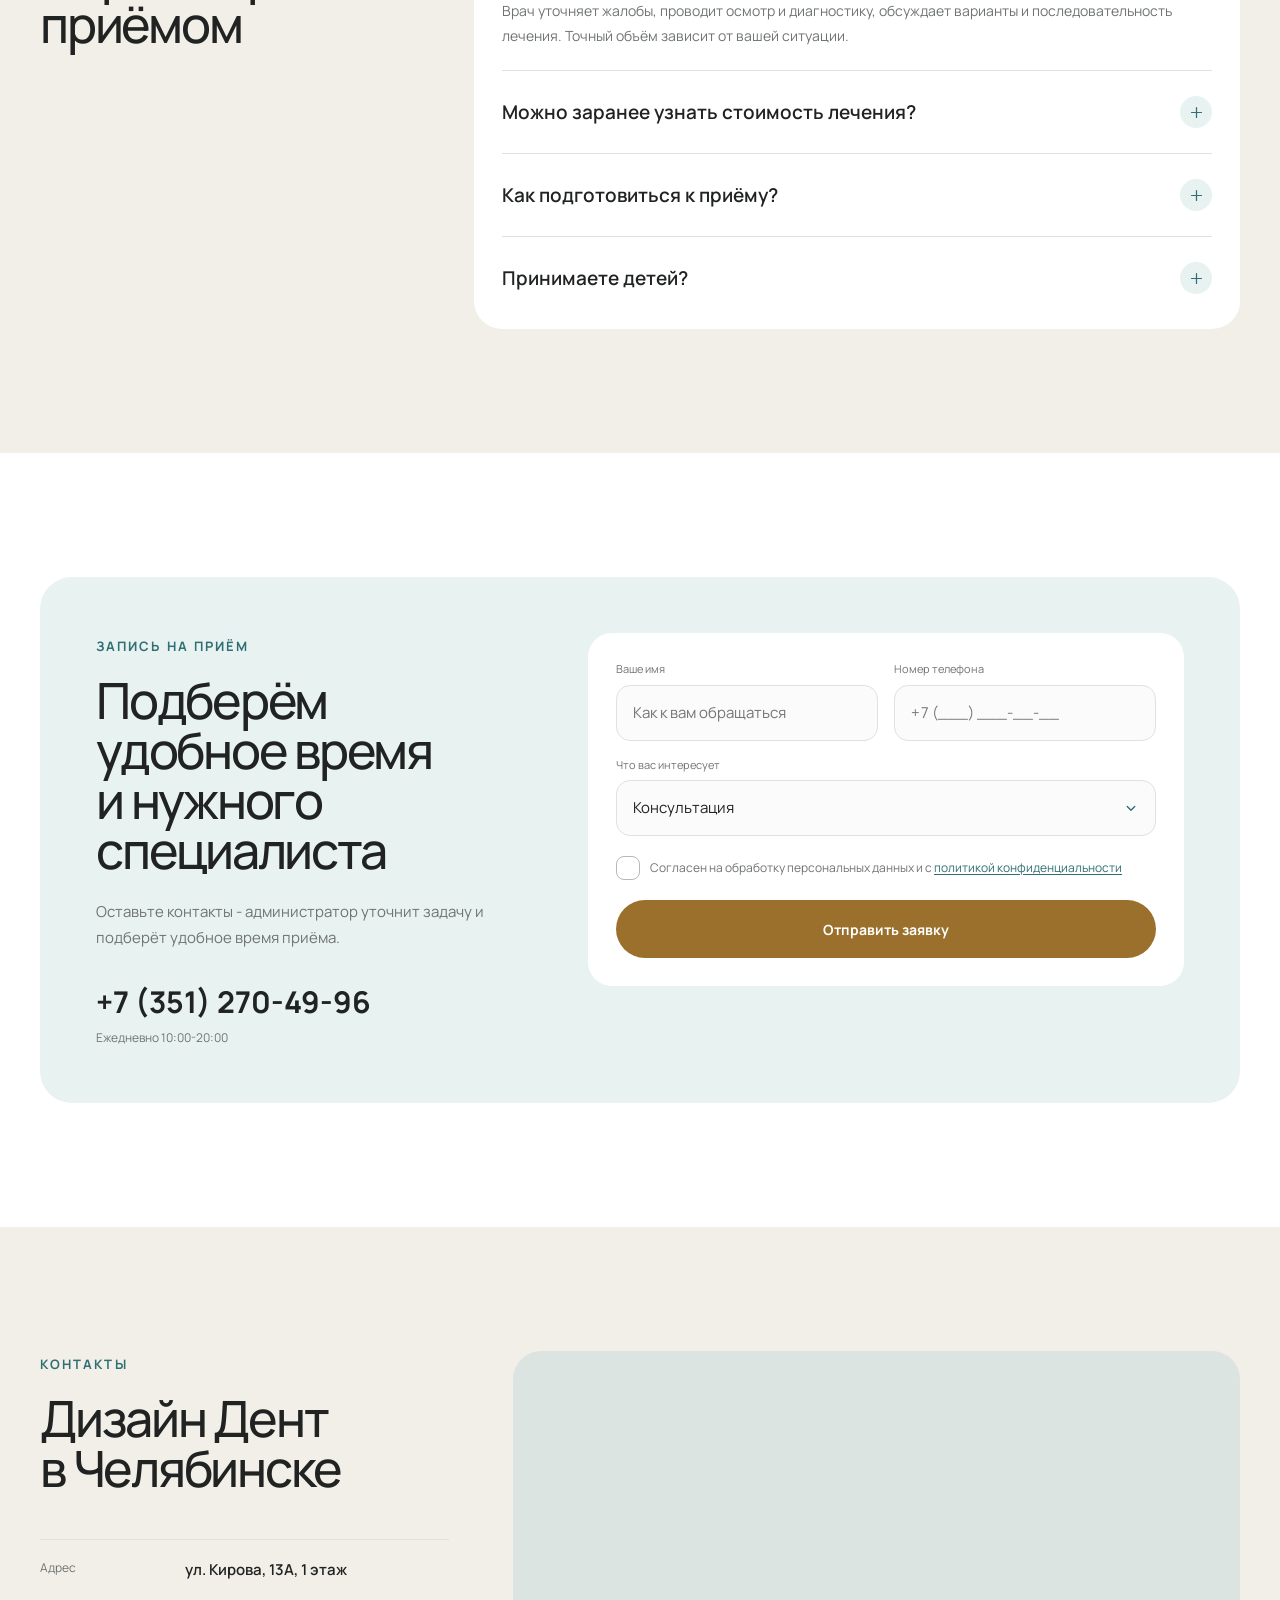
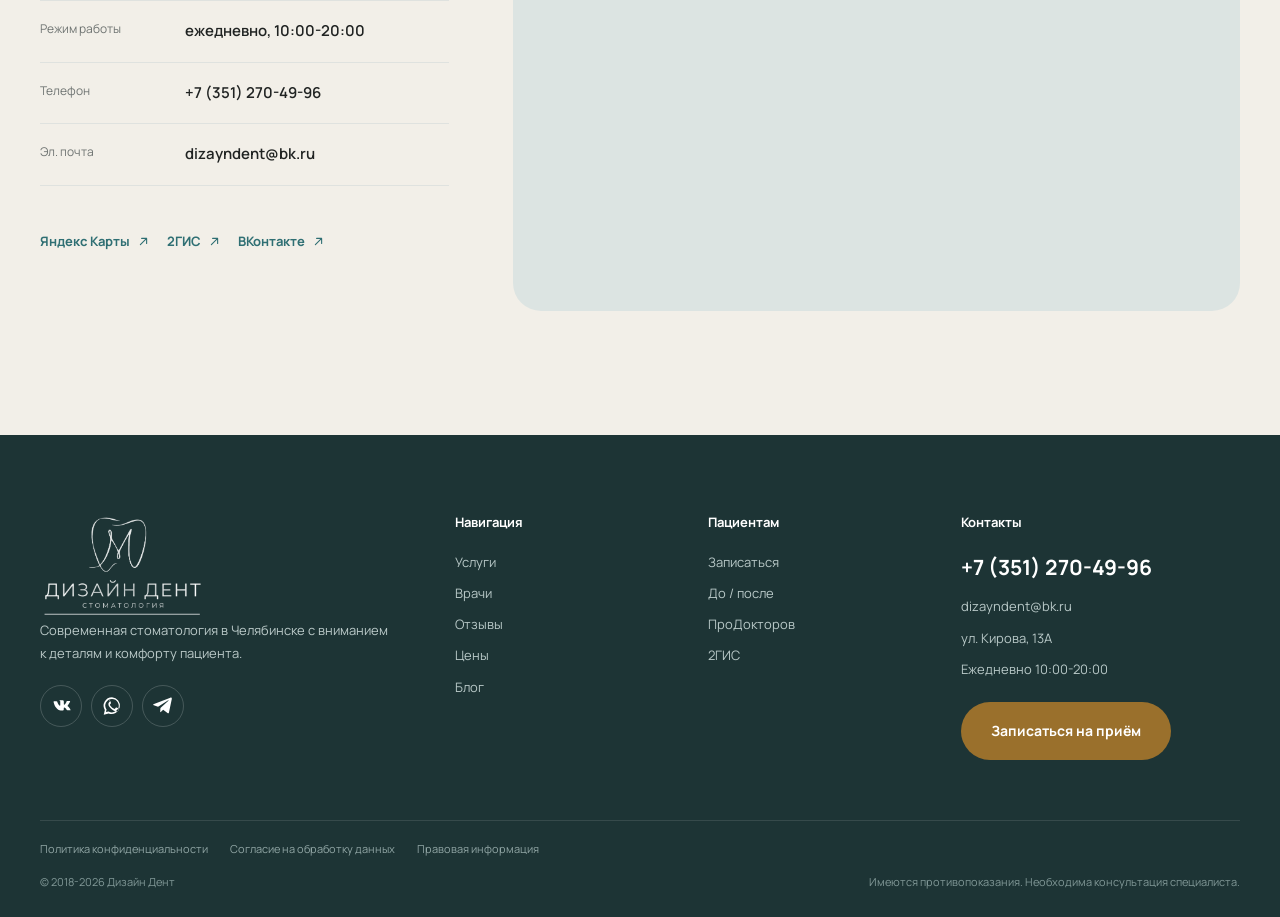
==== commit 1be3c8fd: "правки - 13 коммит, разрешение десктоп и доработки." ====
--- a/index.html
+++ b/index.html
@@ -39,10 +39,7 @@
     <symbol id="i-whatsapp" viewBox="0 0 24 24"><path fill="currentColor" stroke="none" fill-rule="evenodd" d="M12 2.5a9.1 9.1 0 0 0-7.8 13.8L3 21.5l5.3-1.4A9.1 9.1 0 1 0 12 2.5Zm0 1.8a7.3 7.3 0 0 1 6.2 11.2 7.3 7.3 0 0 1-9.4 2.7l-.6-.3-2.8.7.7-2.7-.4-.6A7.3 7.3 0 0 1 12 4.3Zm-2.2 3c-.2 0-.5.1-.7.4-.3.3-1 1-1 2.3 0 1.4 1 2.7 1.1 2.9.1.2 2 3.1 4.9 4.2 2.4.9 2.9.7 3.5.6.5-.1 1.7-.7 1.9-1.4.2-.7.2-1.3.1-1.4-.1-.1-.3-.2-.7-.4l-2-.9c-.3-.1-.6-.2-.8.2l-.9 1.1c-.2.3-.4.3-.7.2-.4-.2-1.5-.5-2.8-1.7-1-.9-1.7-2-1.9-2.4-.2-.4 0-.6.2-.8l.5-.6c.2-.2.2-.4.3-.6.1-.2 0-.5 0-.7l-.9-2.1c-.2-.5-.5-.5-.8-.5Z" clip-rule="evenodd"/></symbol>
     <symbol id="i-telegram" viewBox="0 0 24 24"><path fill="currentColor" stroke="none" d="M21.6 4.3 18.5 19c-.2 1-.8 1.2-1.6.7l-4.7-3.5-2.3 2.2c-.3.3-.5.5-1 .5l.3-4.8 8.7-7.9c.4-.3-.1-.5-.6-.2L6.6 12.7 2 11.2c-1-.3-1-1 .2-1.5L20 2.9c.8-.3 1.8.2 1.6 1.4Z"/></symbol>
   </svg>
-
-  <a class="skip-link" href="#main">Перейти к содержимому</a>
-
-  <div class="site-chrome" data-site-chrome>
+<div class="site-chrome" data-site-chrome>
     <div class="topbar" data-topbar>
       <div class="container topbar__inner">
         <div class="topbar__meta" aria-label="Адрес и режим работы">
@@ -175,30 +172,30 @@
         </div>
 
         <div class="service-track" data-service-track>
-          <article class="service-card" data-service-card tabindex="0" role="link">
+          <a class="service-card" href="services/consultation/" aria-label="Консультация и диагностика">
             <div class="service-card__visual service-card__visual--1"><svg viewBox="0 0 120 120" aria-hidden="true"><path d="M42 20c-14 3-22 16-21 31 2 21 12 48 23 49 8 1 8-23 16-23s8 24 16 23c11-2 21-28 23-49 1-15-7-28-21-31-8-2-12 3-18 3s-10-5-18-3Z"/><path d="M38 47h44M60 30v34"/></svg></div>
-            <div class="service-card__body"><h3>Консультация и диагностика</h3><p>Осмотр, диагностика состояния полости рта и план дальнейшего лечения.</p><div class="service-card__bottom"><strong>от 850 ₽</strong><a class="mini-link" data-service-link href="#" aria-label="Подробнее о консультации"><svg class="icon"><use href="#i-arrow-up-right"/></svg></a></div></div>
-          </article>
-          <article class="service-card" data-service-card tabindex="0" role="link">
+            <div class="service-card__body"><h3>Консультация и диагностика</h3><p>Осмотр, диагностика состояния полости рта и план дальнейшего лечения.</p><div class="service-card__bottom"><strong>от 850 ₽</strong><span class="mini-link" aria-hidden="true"><svg class="icon"><use href="#i-arrow-up-right"/></svg></span></div></div>
+          </a>
+          <a class="service-card" href="services/caries-treatment/" aria-label="Лечение кариеса">
             <div class="service-card__visual service-card__visual--2"><svg viewBox="0 0 120 120" aria-hidden="true"><path d="M43 18c-13 3-21 15-20 30 1 21 12 49 22 51 8 1 8-25 15-25s8 26 16 25c10-2 21-30 22-51 1-15-7-27-20-30-8-2-12 4-18 4s-10-6-17-4Z"/><path d="M45 43c8-7 22-7 30 0M49 56c6-4 16-4 22 0"/></svg></div>
-            <div class="service-card__body"><h3>Лечение кариеса</h3><p>Восстановление зуба с использованием современных пломбировочных материалов.</p><div class="service-card__bottom"><strong>от 6 800 ₽</strong><a class="mini-link" data-service-link href="#" aria-label="Подробнее о лечении кариеса"><svg class="icon"><use href="#i-arrow-up-right"/></svg></a></div></div>
-          </article>
-          <article class="service-card" data-service-card tabindex="0" role="link">
+            <div class="service-card__body"><h3>Лечение кариеса</h3><p>Восстановление зуба с использованием современных пломбировочных материалов.</p><div class="service-card__bottom"><strong>от 6 800 ₽</strong><span class="mini-link" aria-hidden="true"><svg class="icon"><use href="#i-arrow-up-right"/></svg></span></div></div>
+          </a>
+          <a class="service-card" href="services/implantation/" aria-label="Имплантация">
             <div class="service-card__visual service-card__visual--3"><svg viewBox="0 0 120 120" aria-hidden="true"><path d="M48 18h24v25H48zM45 43h30l-5 14H50l-5-14ZM53 57h14v42H53zM46 99h28"/><path d="M55 66h10M55 76h10M55 86h10"/></svg></div>
-            <div class="service-card__body"><h3>Имплантация</h3><p>Восстановление отсутствующего зуба с планированием каждого этапа лечения.</p><div class="service-card__bottom"><strong>от 33 500 ₽</strong><a class="mini-link" data-service-link href="#" aria-label="Подробнее об имплантации"><svg class="icon"><use href="#i-arrow-up-right"/></svg></a></div></div>
-          </article>
-          <article class="service-card" data-service-card tabindex="0" role="link">
+            <div class="service-card__body"><h3>Имплантация</h3><p>Восстановление отсутствующего зуба с планированием каждого этапа лечения.</p><div class="service-card__bottom"><strong>от 33 500 ₽</strong><span class="mini-link" aria-hidden="true"><svg class="icon"><use href="#i-arrow-up-right"/></svg></span></div></div>
+          </a>
+          <a class="service-card" href="services/prosthetics/" aria-label="Протезирование">
             <div class="service-card__visual service-card__visual--4"><svg viewBox="0 0 120 120" aria-hidden="true"><path d="M34 56c0-25 12-38 26-38s26 13 26 38c0 21-8 43-17 43-7 0-5-20-9-20s-2 20-9 20c-9 0-17-22-17-43Z"/><path d="M38 58h44M42 49c10 6 26 6 36 0"/></svg></div>
-            <div class="service-card__body"><h3>Протезирование</h3><p>Коронки и ортопедические конструкции для восстановления функции и эстетики.</p><div class="service-card__bottom"><strong>от 25 850 ₽</strong><a class="mini-link" data-service-link href="#" aria-label="Подробнее о протезировании"><svg class="icon"><use href="#i-arrow-up-right"/></svg></a></div></div>
-          </article>
-          <article class="service-card" data-service-card tabindex="0" role="link">
+            <div class="service-card__body"><h3>Протезирование</h3><p>Коронки и ортопедические конструкции для восстановления функции и эстетики.</p><div class="service-card__bottom"><strong>от 25 850 ₽</strong><span class="mini-link" aria-hidden="true"><svg class="icon"><use href="#i-arrow-up-right"/></svg></span></div></div>
+          </a>
+          <a class="service-card" href="services/professional-hygiene/" aria-label="Профессиональная гигиена">
             <div class="service-card__visual service-card__visual--5"><svg viewBox="0 0 120 120" aria-hidden="true"><path d="M42 20c-14 3-22 16-21 31 2 21 12 48 23 49 8 1 8-23 16-23s8 24 16 23c11-2 21-28 23-49 1-15-7-28-21-31-8-2-12 3-18 3s-10-5-18-3Z"/><path d="M91 23l3 7 7 3-7 3-3 7-3-7-7-3 7-3 3-7ZM31 69l2 5 5 2-5 2-2 5-2-5-5-2 5-2 2-5Z"/></svg></div>
-            <div class="service-card__body"><h3>Профессиональная гигиена</h3><p>Удаление налёта и зубного камня, профилактика заболеваний полости рта.</p><div class="service-card__bottom"><strong>от 6 800 ₽</strong><a class="mini-link" data-service-link href="#" aria-label="Подробнее о профессиональной гигиене"><svg class="icon"><use href="#i-arrow-up-right"/></svg></a></div></div>
-          </article>
-          <article class="service-card" data-service-card tabindex="0" role="link">
+            <div class="service-card__body"><h3>Профессиональная гигиена</h3><p>Удаление налёта и зубного камня, профилактика заболеваний полости рта.</p><div class="service-card__bottom"><strong>от 6 800 ₽</strong><span class="mini-link" aria-hidden="true"><svg class="icon"><use href="#i-arrow-up-right"/></svg></span></div></div>
+          </a>
+          <a class="service-card" href="services/whitening-aesthetics/" aria-label="Отбеливание и эстетика">
             <div class="service-card__visual service-card__visual--6"><svg viewBox="0 0 120 120" aria-hidden="true"><path d="M45 25c-11 3-17 13-16 25 1 18 9 39 17 41 6 1 6-19 12-19s6 20 12 19c8-2 16-23 17-41 1-12-5-22-16-25-6-2-9 3-13 3s-7-5-13-3Z"/><path d="M32 29l2 5 5 2-5 2-2 5-2-5-5-2 5-2 2-5ZM89 62l3 7 7 3-7 3-3 7-3-7-7-3 7-3 3-7Z"/></svg></div>
-            <div class="service-card__body"><h3>Отбеливание и эстетика</h3><p>Процедуры для более светлой улыбки и эстетичного восстановления формы зубов.</p><div class="service-card__bottom"><strong>по консультации</strong><a class="mini-link" data-service-link href="#" aria-label="Подробнее об эстетической стоматологии"><svg class="icon"><use href="#i-arrow-up-right"/></svg></a></div></div>
-          </article>
+            <div class="service-card__body"><h3>Отбеливание и эстетика</h3><p>Процедуры для более светлой улыбки и эстетичного восстановления формы зубов.</p><div class="service-card__bottom"><strong>по консультации</strong><span class="mini-link" aria-hidden="true"><svg class="icon"><use href="#i-arrow-up-right"/></svg></span></div></div>
+          </a>
         </div>
 
         <div class="services__controls">
--- a/assets/css/style.css
+++ b/assets/css/style.css
@@ -29,8 +29,6 @@
 .svg-sprite{position:absolute;width:0;height:0;overflow:hidden}
 .icon{width:1.2em;height:1.2em;fill:none;stroke:currentColor;stroke-width:1.75;stroke-linecap:round;stroke-linejoin:round;flex:0 0 auto}
 .container{width:var(--container);margin-inline:auto}
-.skip-link{position:fixed;z-index:999;left:16px;top:16px;background:#fff;padding:12px 16px;border-radius:8px;transform:translateY(-180%)}
-.skip-link:focus{transform:none}
 .section{padding:108px 0}
 .eyebrow{display:inline-block;margin-bottom:20px;color:var(--teal);font-size:12px;font-weight:700;letter-spacing:.16em;text-transform:uppercase}
 .eyebrow--light{color:#edf5f4}
@@ -1908,3 +1906,64 @@
     min-height:360px;
   }
 }
+
+
+/* ===== Stage 13: semantic service links + compact wide doctor cards ===== */
+.service-card{
+  color:var(--text);
+  text-decoration:none;
+}
+.service-card:visited{color:var(--text)}
+.service-card .mini-link{
+  pointer-events:none;
+}
+@media (hover:hover) and (pointer:fine){
+  .service-card:hover h3{color:var(--teal-dark)}
+  .service-card:hover .mini-link{background:var(--teal);color:#fff;transform:translateY(-2px)}
+}
+
+@media (min-width:1181px){
+  .doctor-card,
+  .doctor-card--wide{
+    grid-template-columns:minmax(300px,42%) minmax(0,58%);
+    grid-template-rows:460px;
+    min-height:0;
+    height:460px;
+  }
+  .doctor-card__image,
+  .doctor-card__body{
+    min-height:0;
+    height:460px;
+  }
+  .doctor-card__body{
+    padding:28px 32px;
+  }
+  .doctor-card h3{
+    font-size:clamp(30px,2.2vw,42px);
+    margin-bottom:12px;
+  }
+  .doctor-card__role{margin-bottom:12px}
+  .doctor-card p{margin-bottom:14px}
+  .doctor-card__tags{margin:2px 0 14px}
+  .doctor-card__foot{padding-top:14px}
+}
+
+@media (min-width:1600px){
+  .doctor-card,
+  .doctor-card--wide{
+    grid-template-columns:minmax(340px,42%) minmax(0,58%);
+    grid-template-rows:480px;
+    height:480px;
+  }
+  .doctor-card__image,
+  .doctor-card__body{
+    height:480px;
+  }
+}
+
+@media (max-width:1180px){
+  .doctor-card,
+  .doctor-card--wide{
+    height:auto;
+  }
+}
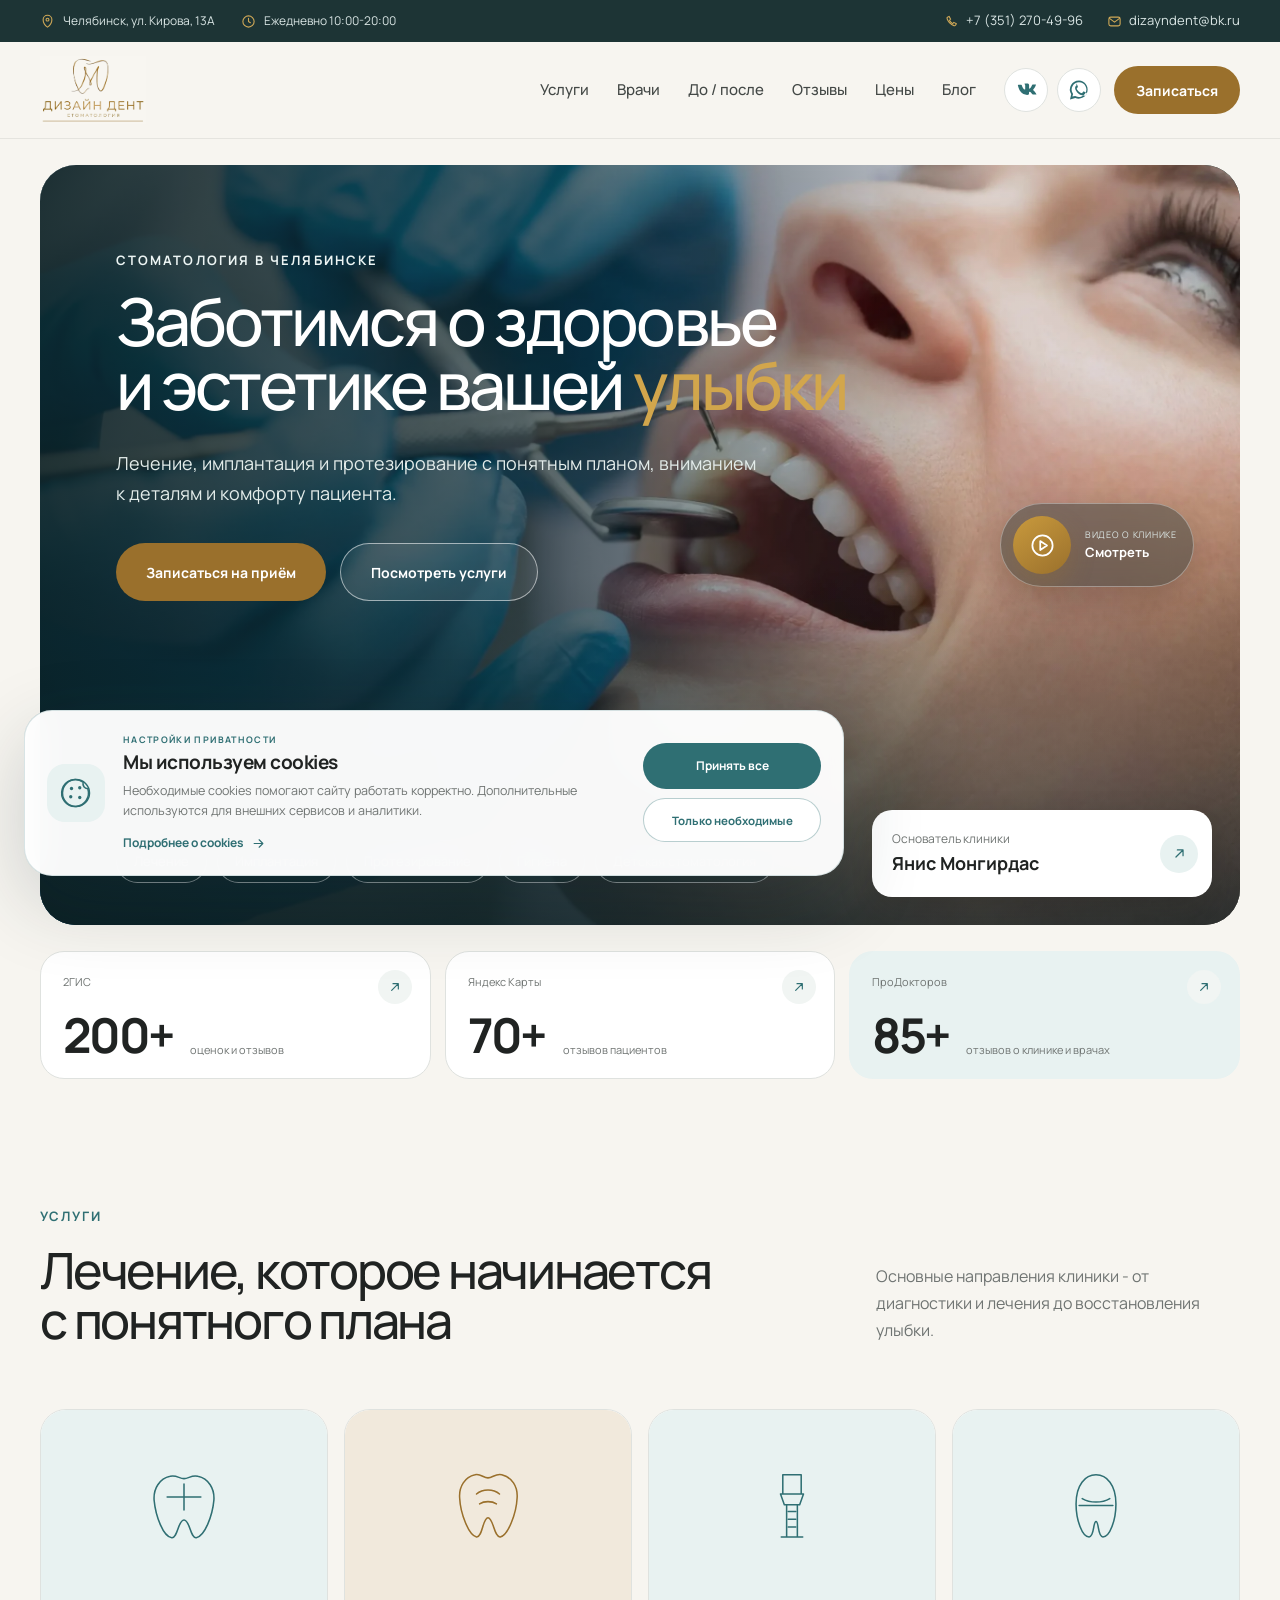
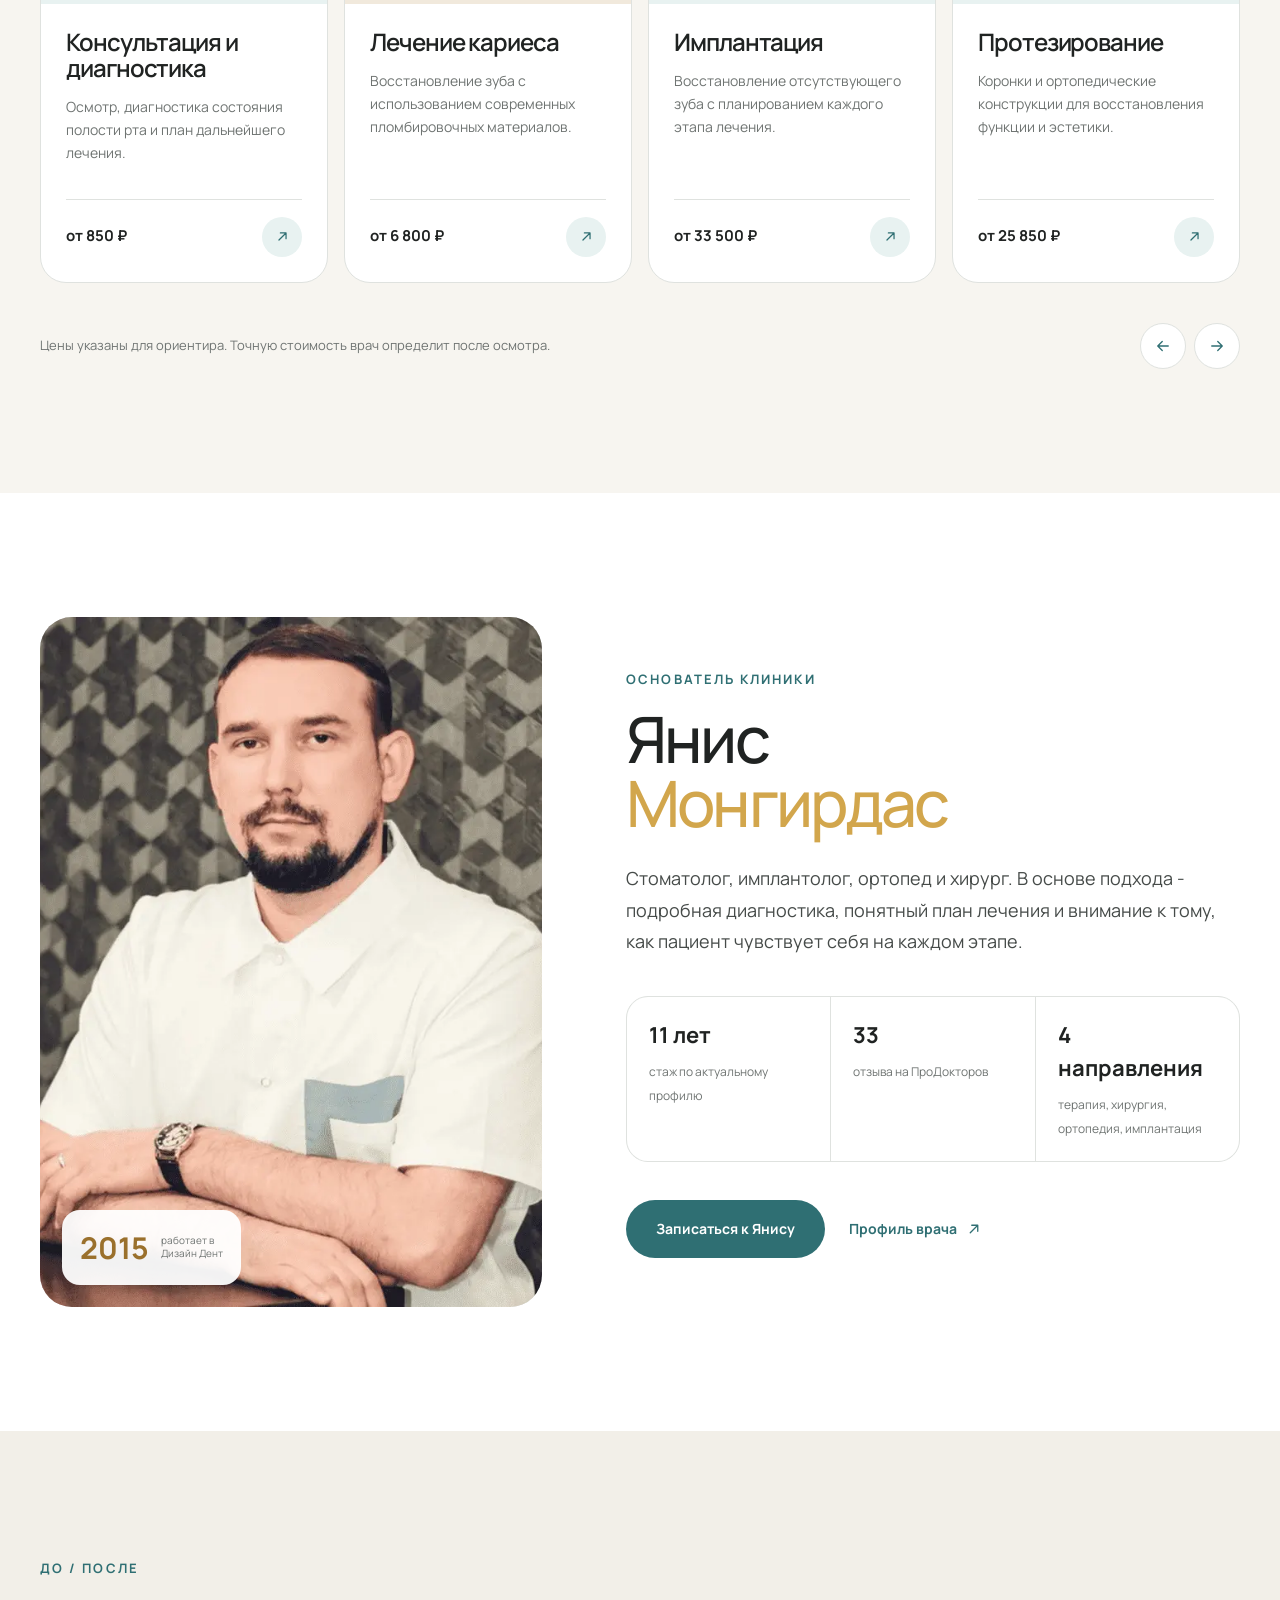
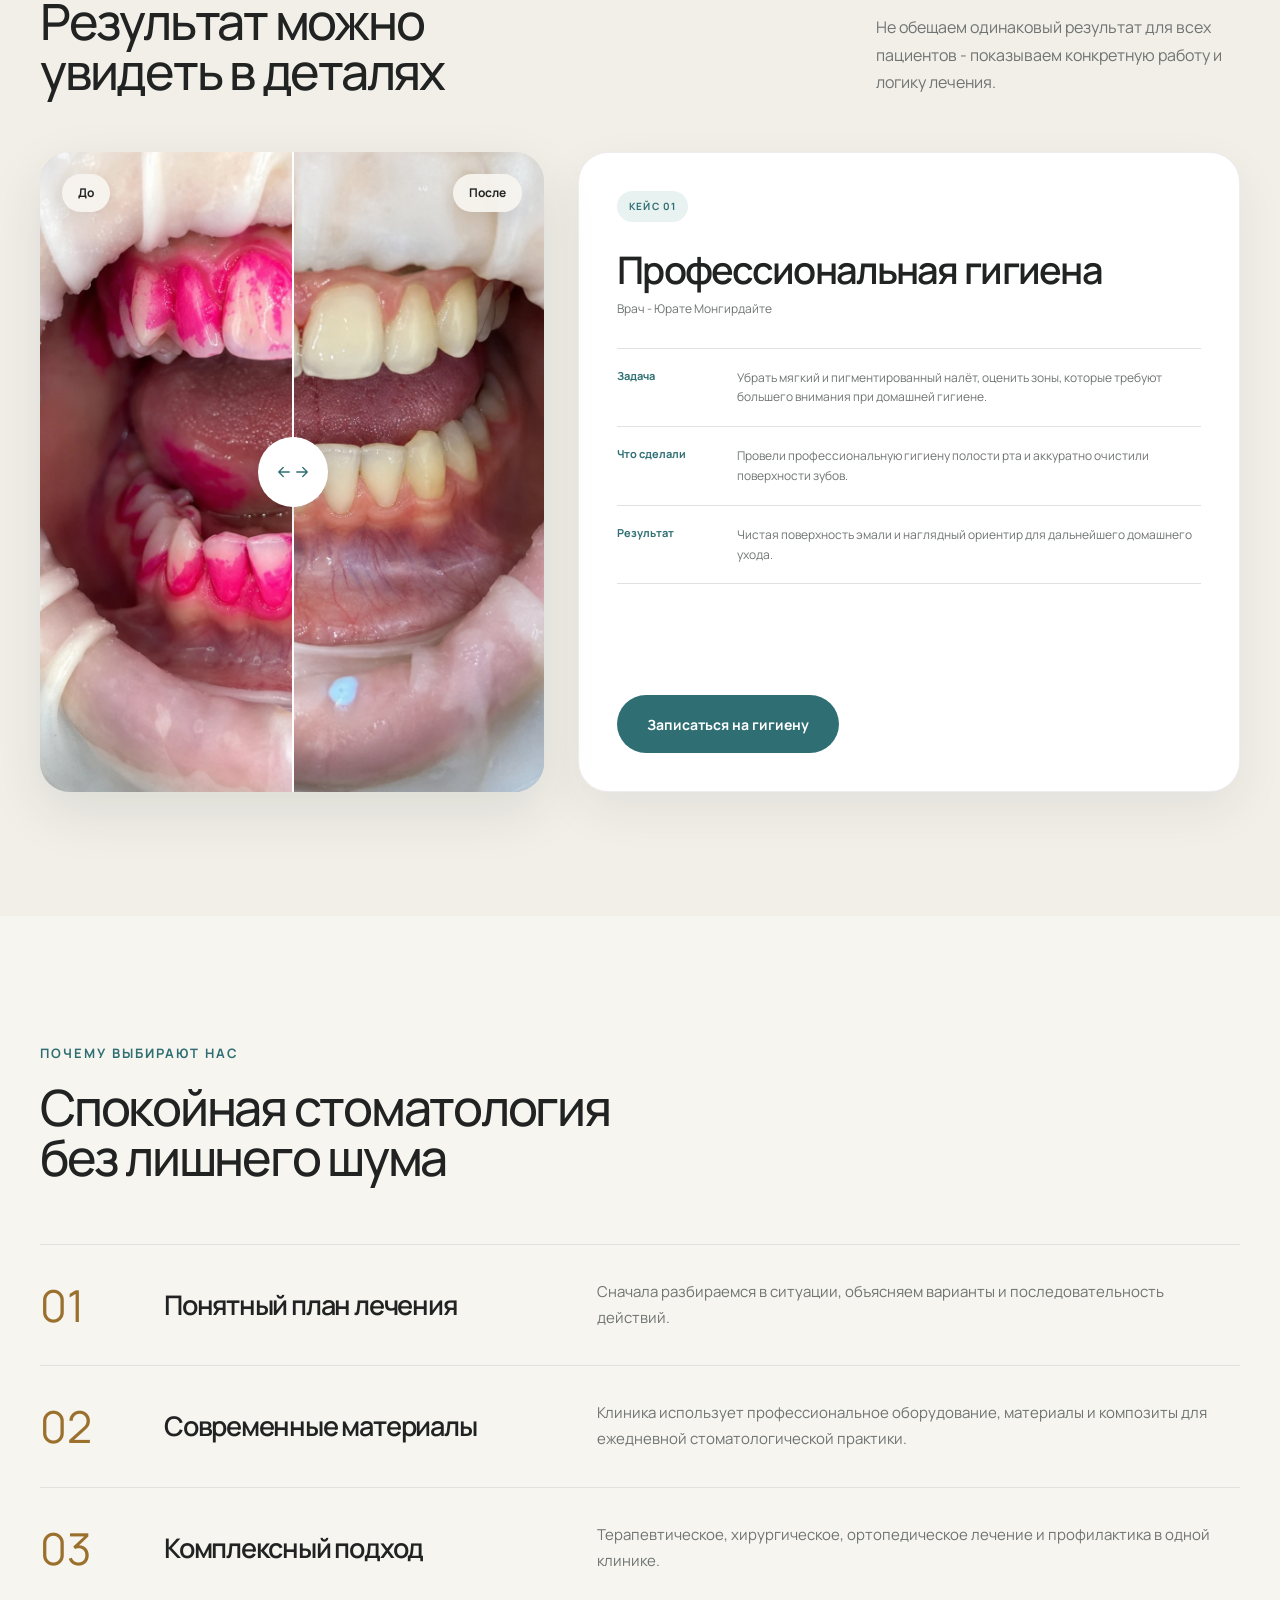
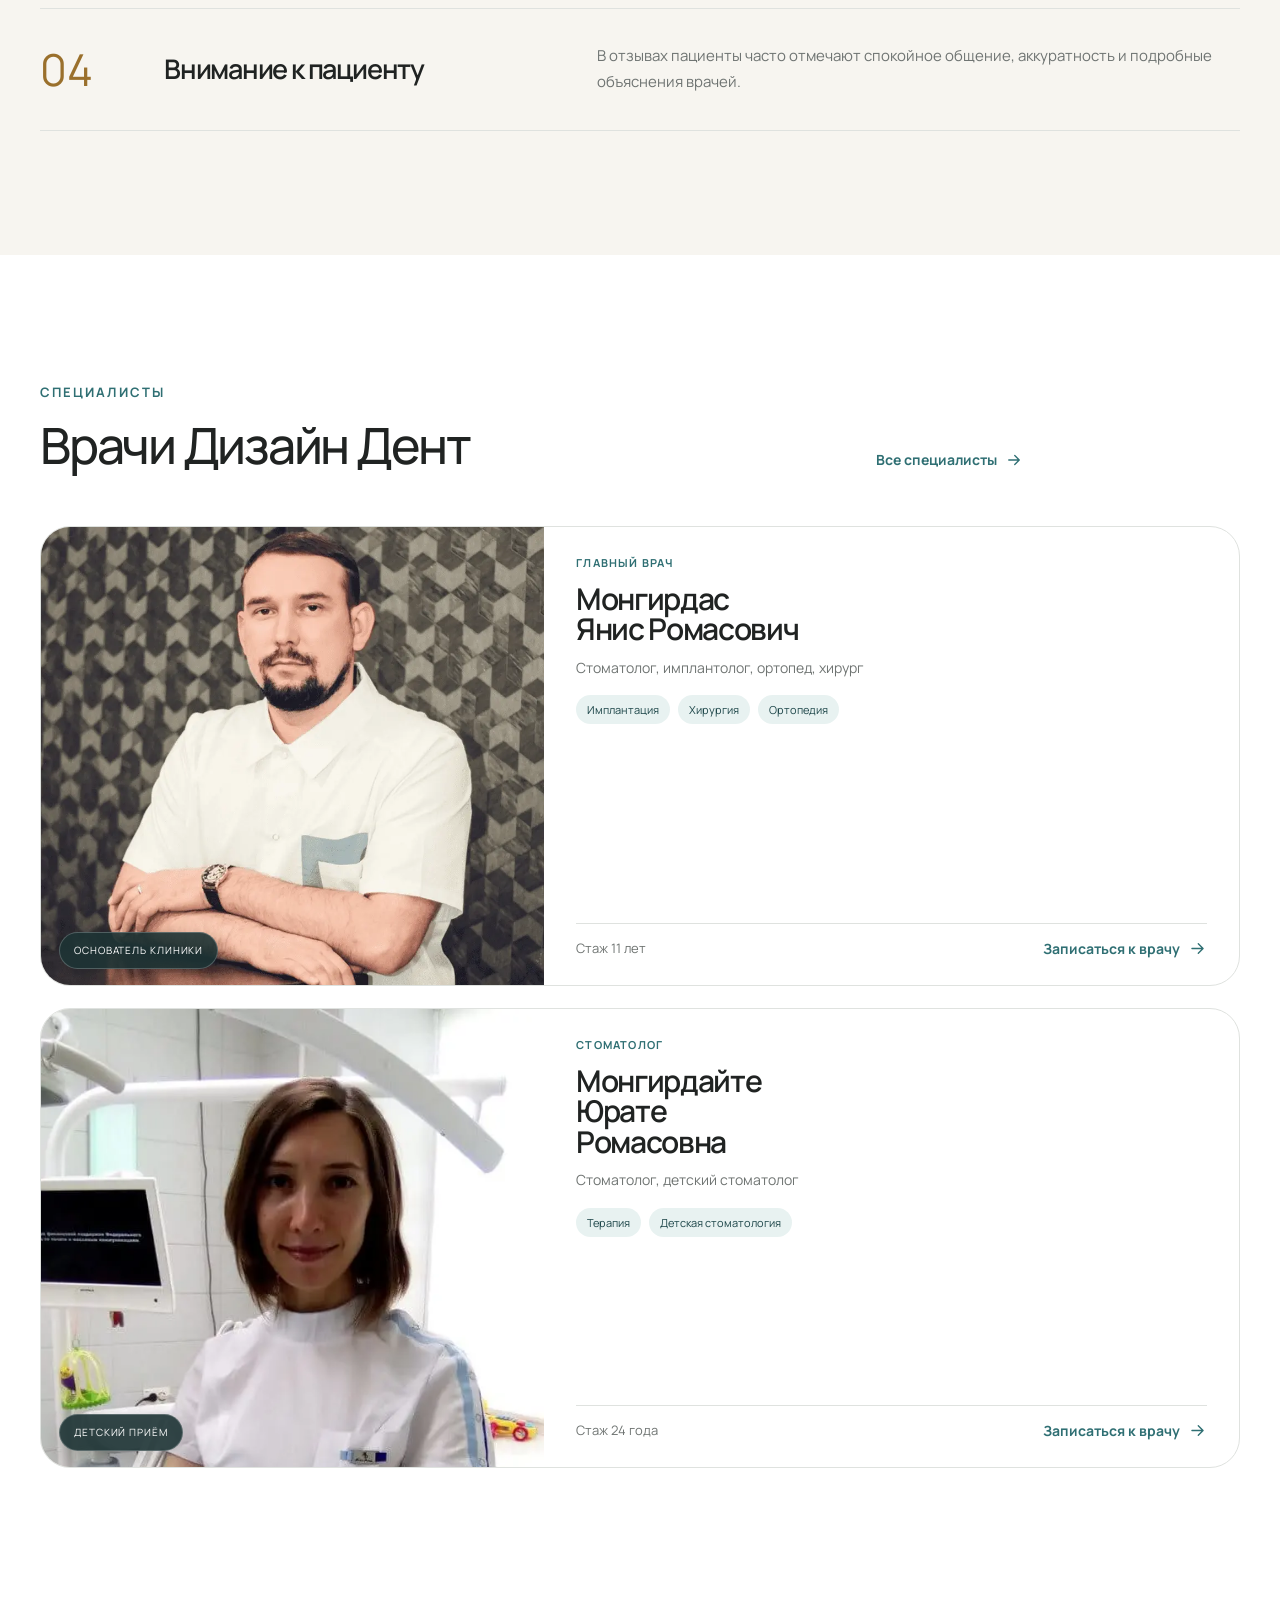
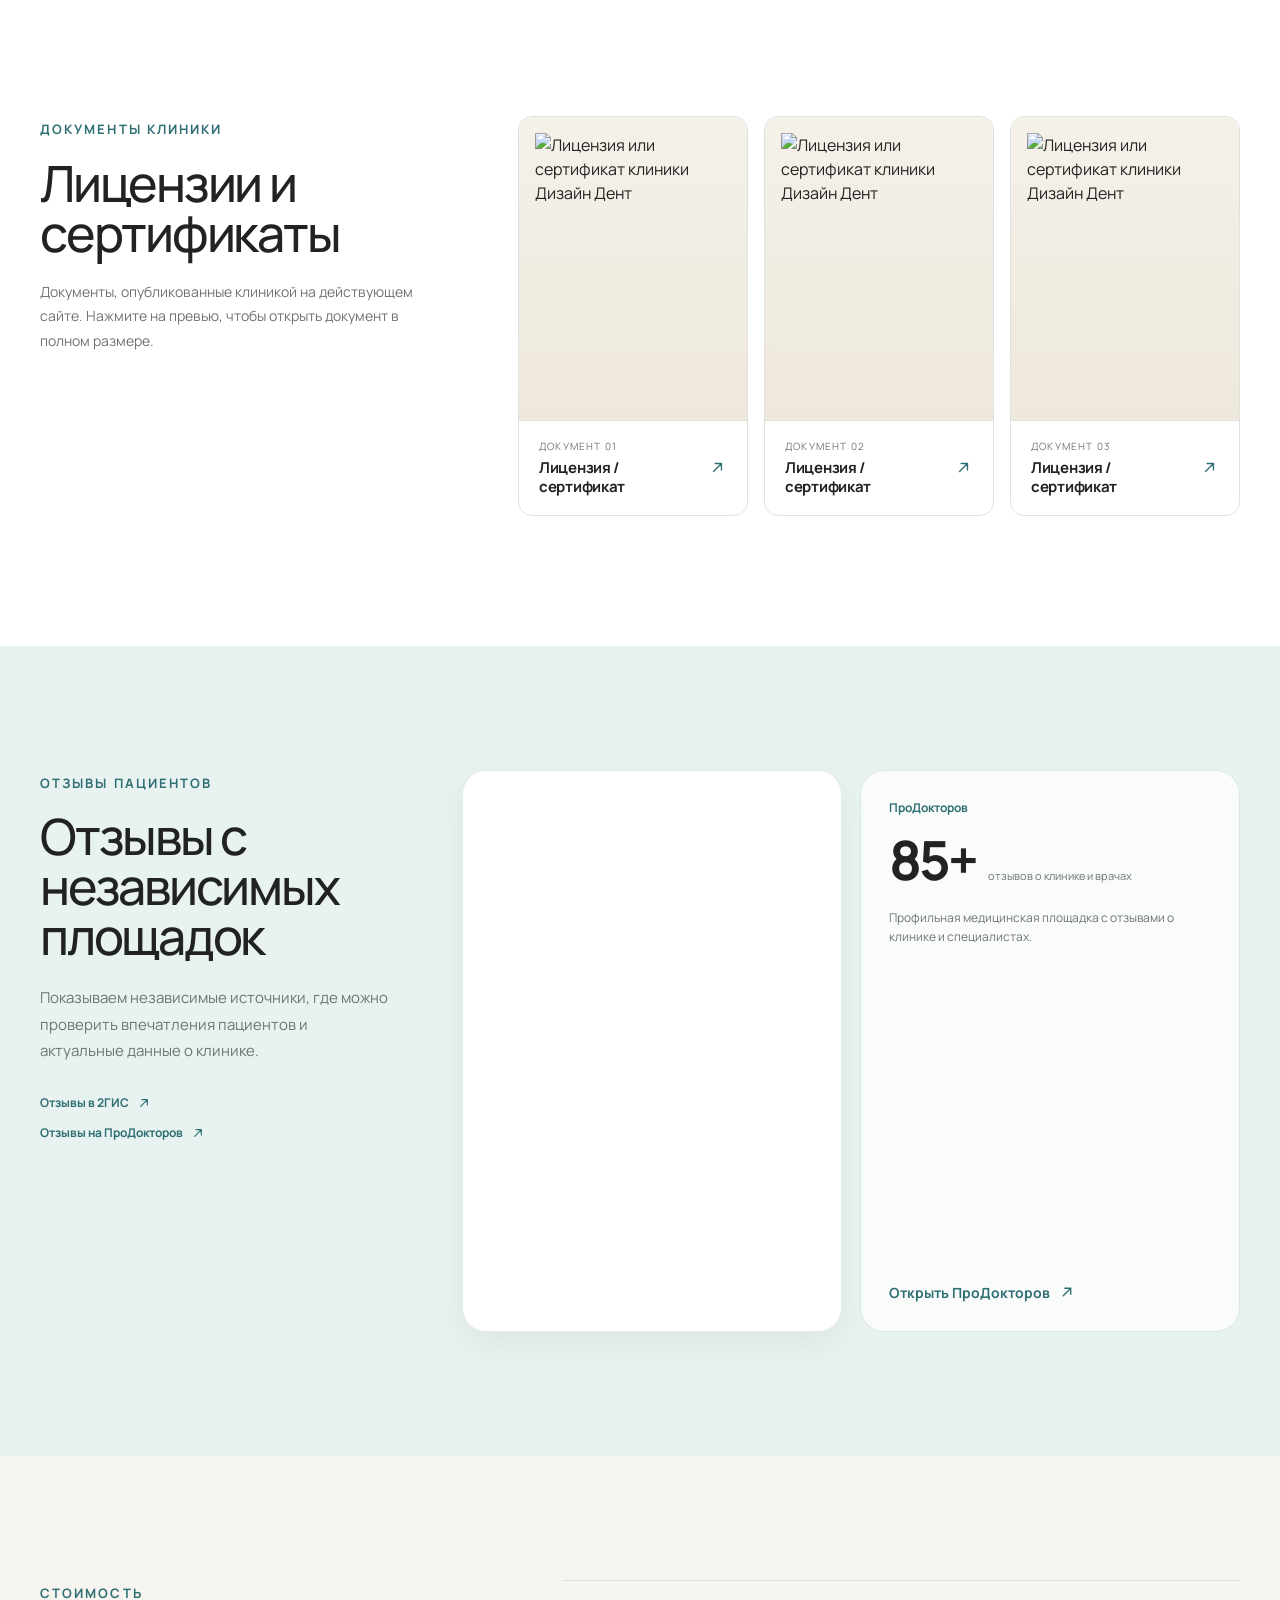
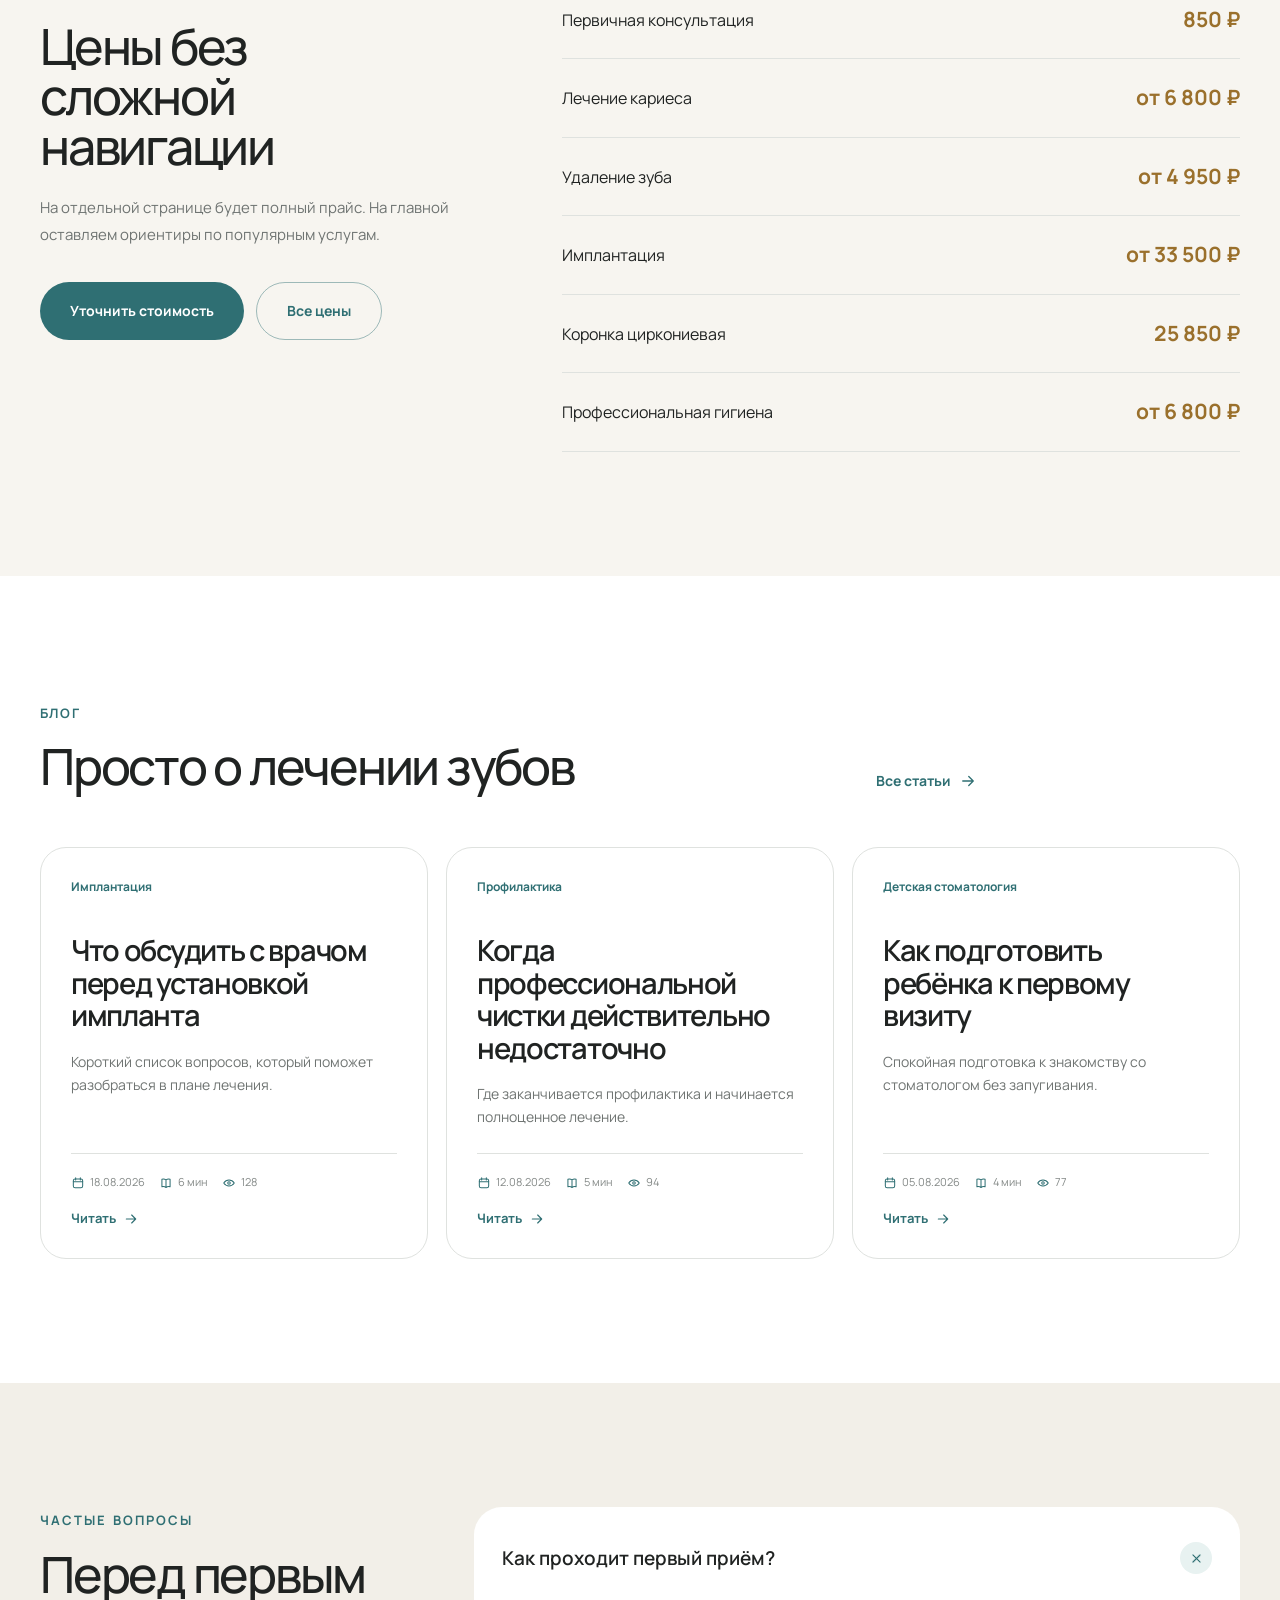
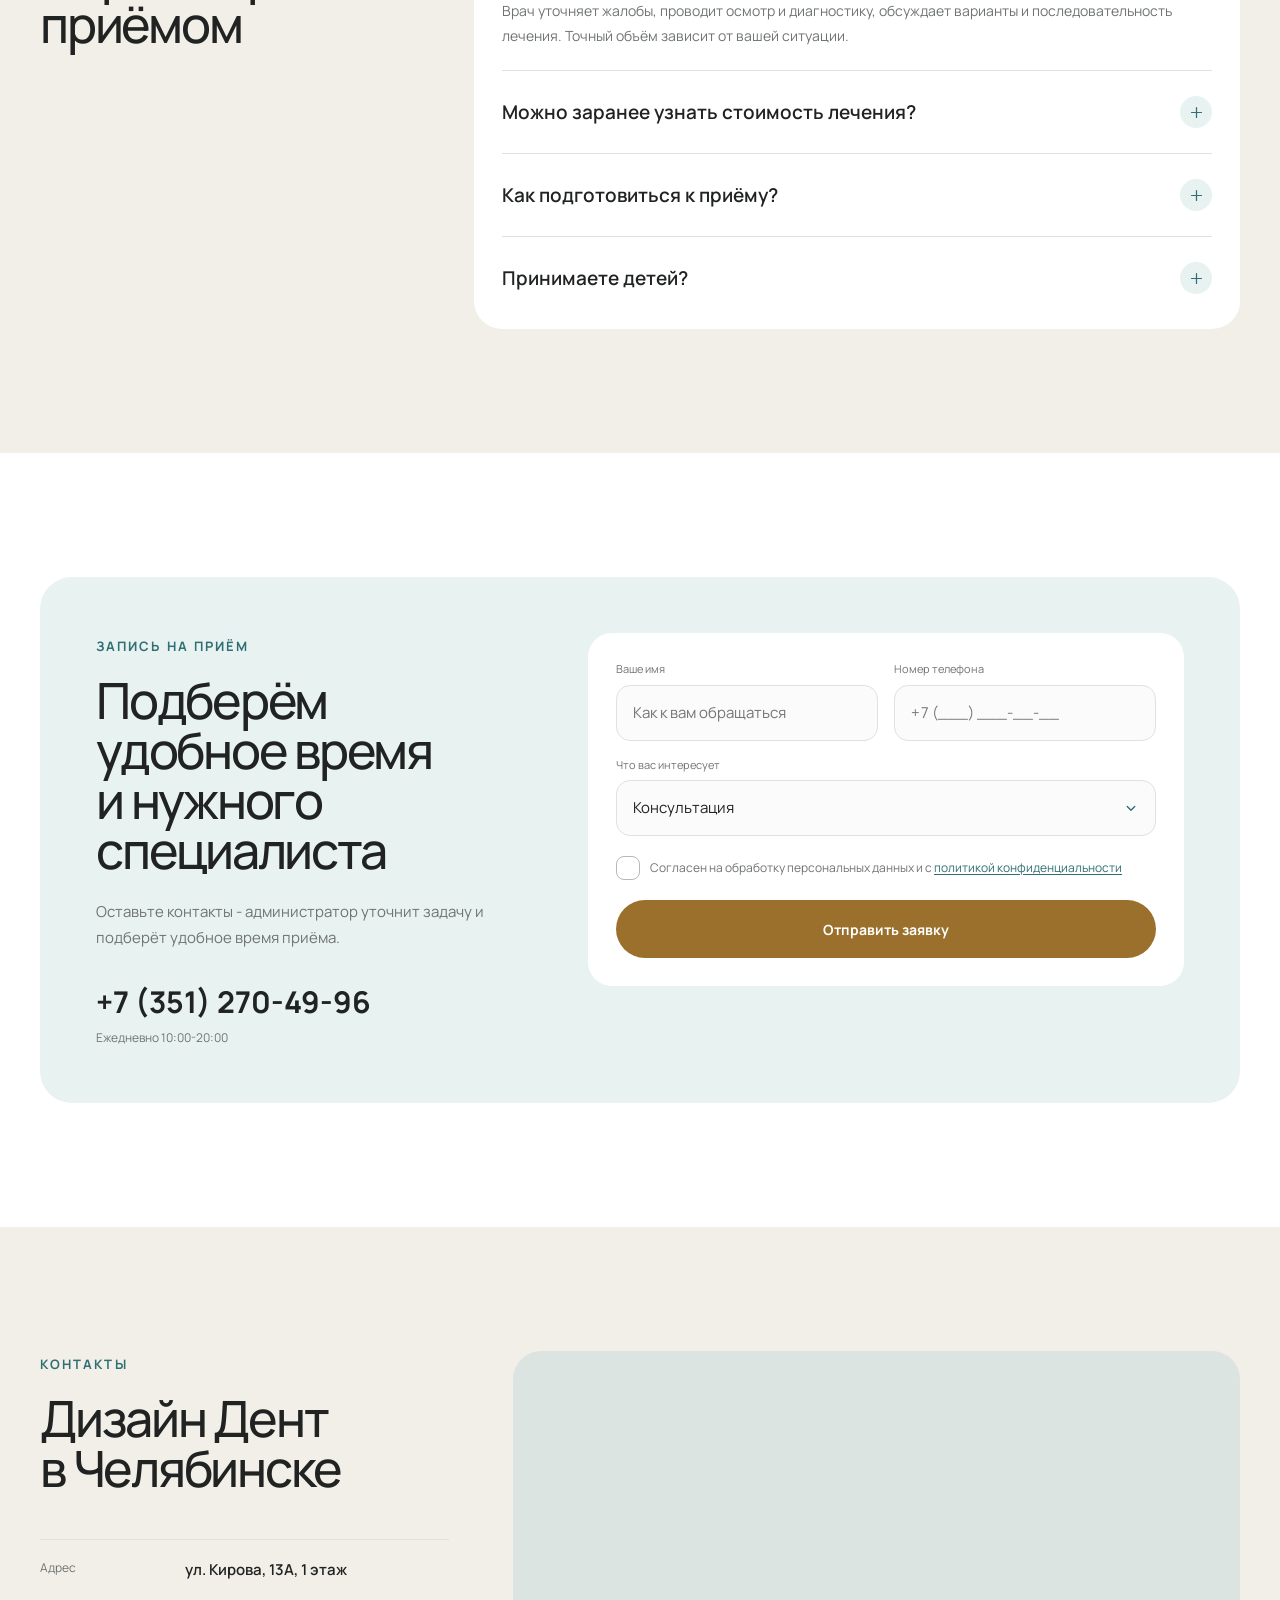
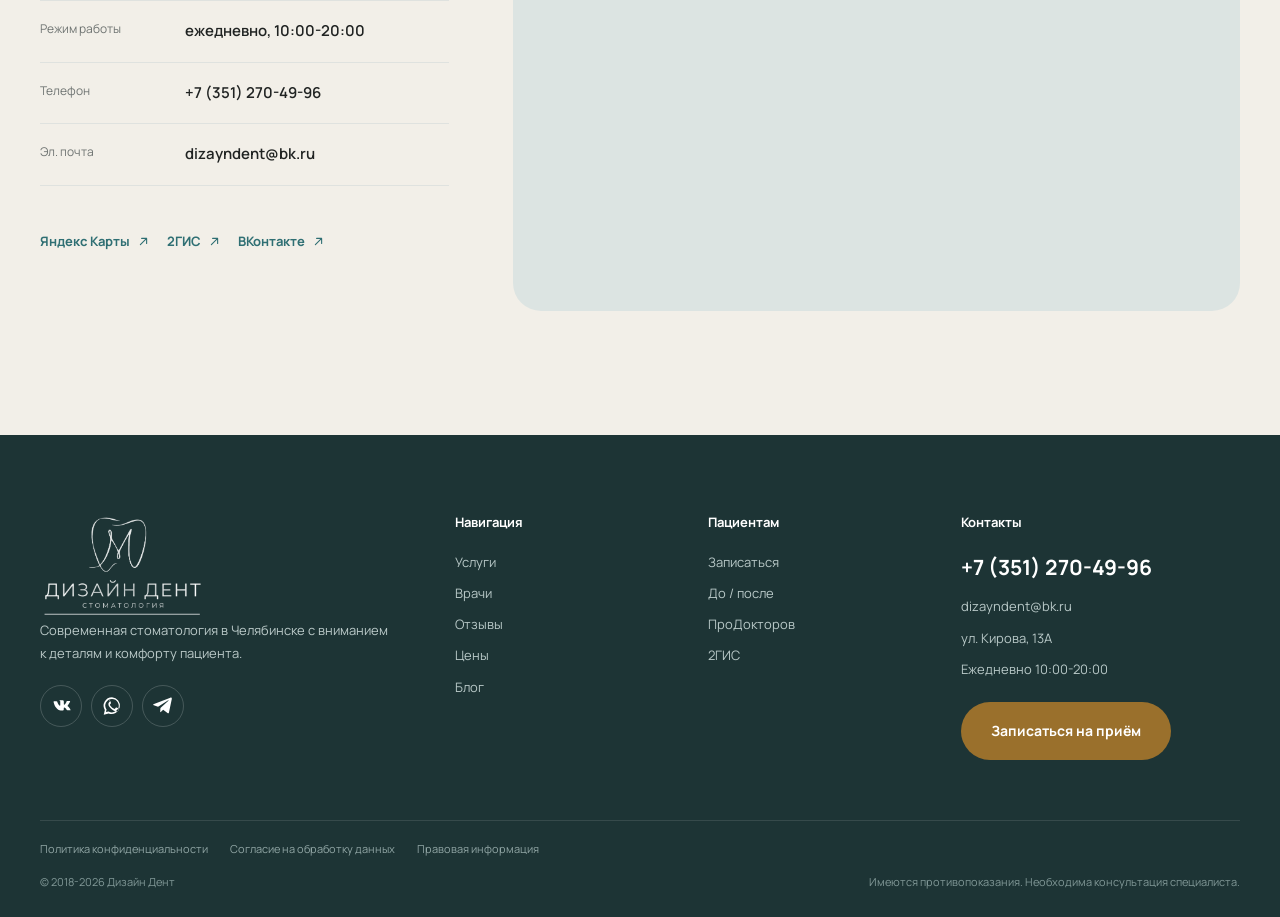
==== commit 31179748: "правки - 21 коммит, разрешение планшеты и мобилки и доработки." ====
--- a/index.html
+++ b/index.html
@@ -384,7 +384,7 @@
             <label class="checkbox"><input type="checkbox" name="privacy" required><span class="checkbox__box" aria-hidden="true"><svg class="icon"><use href="#i-check"/></svg></span><span class="checkbox__text">Согласен на обработку персональных данных и с <a href="#">политикой конфиденциальности</a></span></label>
             <button class="btn btn--gold" type="submit">Отправить заявку</button>
             
-            <div class="inline-success-overlay" role="status" aria-live="polite" hidden><span class="inline-success-overlay__icon"><svg class="icon" aria-hidden="true"><use href="#i-check"/></svg></span><strong>Заявка отправлена</strong><span>Спасибо! Администратор свяжется с вами.</span></div>
+            <div class="inline-success-overlay" role="status" aria-live="polite" aria-hidden="true"><span class="inline-success-overlay__icon"><svg class="icon" aria-hidden="true"><use href="#i-check"/></svg></span><strong>Заявка отправлена</strong><span>Спасибо! Администратор свяжется с вами.</span></div>
           </form>
         </div>
       </div>
@@ -394,8 +394,9 @@
       <div class="container contacts__grid">
         <div class="contacts__info"><span class="eyebrow">Контакты</span><h2>Дизайн Дент<br>в Челябинске</h2><dl><div><dt>Адрес</dt><dd>ул. Кирова, 13А, 1 этаж</dd></div><div><dt>Режим работы</dt><dd>ежедневно, 10:00-20:00</dd></div><div><dt>Телефон</dt><dd><a href="tel:+73512704996">+7 (351) 270-49-96</a></dd></div><div><dt>Эл. почта</dt><dd><a href="mailto:dizayndent@bk.ru">dizayndent@bk.ru</a></dd></div></dl><div class="contacts__links"><a href="https://yandex.ru/maps/org/dizayn_dent/1253824945" target="_blank" rel="noopener">Яндекс Карты <svg class="icon"><use href="#i-arrow-up-right"/></svg></a><a href="https://2gis.ru/chelyabinsk/geo/2111590608205124" target="_blank" rel="noopener">2ГИС <svg class="icon"><use href="#i-arrow-up-right"/></svg></a><a href="https://vk.ru/dizayndent74" target="_blank" rel="noopener">ВКонтакте <svg class="icon"><use href="#i-arrow-up-right"/></svg></a></div></div>
         <div class="contacts__map" data-map-shell>
-          <iframe title="Дизайн Дент на карте" loading="lazy" src="https://yandex.ru/map-widget/v1/?mode=search&text=%D0%94%D0%B8%D0%B7%D0%B0%D0%B9%D0%BD%20%D0%94%D0%B5%D0%BD%D1%82%20%D0%A7%D0%B5%D0%BB%D1%8F%D0%B1%D0%B8%D0%BD%D1%81%D0%BA%20%D0%9A%D0%B8%D1%80%D0%BE%D0%B2%D0%B0%2013%D0%90"></iframe>
+          <iframe title="Дизайн Дент на карте" loading="lazy" src="https://yandex.ru/map-widget/v1/?ll=61.400599%2C55.176466&amp;mode=search&amp;oid=1253824945&amp;ol=biz&amp;z=17"></iframe>
           <button class="map-activate" type="button" data-map-activate><svg class="icon"><use href="#i-location"/></svg><span>Открыть интерактивную карту</span></button>
+          <a class="contacts__map-fallback" href="https://yandex.ru/maps/org/dizayn_dent/1253824945" target="_blank" rel="noopener">Открыть Дизайн Дент в Яндекс Картах</a>
         </div>
       </div>
     </section>
@@ -446,7 +447,7 @@
     </div>
   </div>
 
-  <aside class="cookie-banner" data-cookie-banner aria-label="Настройки cookies" hidden>
+  <aside class="cookie-banner" data-cookie-banner aria-label="Настройки cookies" aria-hidden="true">
     <div class="cookie-banner__mark" aria-hidden="true">
       <svg viewBox="0 0 48 48" fill="none">
         <circle cx="24" cy="24" r="18" stroke="currentColor" stroke-width="2"/>
--- a/assets/css/style.css
+++ b/assets/css/style.css
@@ -973,10 +973,6 @@
 .trust-card__icon .icon{width:16px;height:16px}
 
 /* Services: mouse-drag support is enabled by JS for fine pointers. */
-.service-track.is-draggable{cursor:grab;user-select:none;-webkit-user-select:none}
-.service-track.is-dragging{cursor:grabbing;scroll-snap-type:none}
-.service-track.is-dragging *{pointer-events:none}
-
 /* Founder profile link motion */
 .text-link .icon{transition:transform var(--motion-base) var(--ease-ui),color var(--motion-base) var(--ease-ui)}
 
@@ -1967,3 +1963,854 @@
     height:auto;
   }
 }
+
+
+/* ===== Stage 14: service slider navigation ===== */
+/* Desktop: only arrow buttons move the services slider. */
+@media (min-width:921px){
+  .service-track{
+    overflow-x:hidden;
+    overscroll-behavior-x:none;
+    scroll-behavior:smooth;
+    cursor:default;
+  }
+}
+
+/* Touch devices retain native swipe scrolling. */
+@media (max-width:920px), (pointer:coarse){
+  .service-track{
+    overflow-x:auto;
+    -webkit-overflow-scrolling:touch;
+    touch-action:pan-x pan-y;
+  }
+}
+
+
+/* ===== Stage 15: slider button hover polish ===== */
+.slider-buttons button{
+  transition:
+    background-color .26s var(--ease-ui),
+    border-color .26s var(--ease-ui),
+    color .26s var(--ease-ui),
+    transform .26s var(--ease-ui),
+    box-shadow .26s var(--ease-ui);
+}
+.slider-buttons button .icon{
+  color:currentColor;
+  transition:
+    transform .26s var(--ease-ui),
+    color .26s var(--ease-ui);
+}
+
+@media (hover:hover) and (pointer:fine){
+  .slider-buttons button:hover{
+    background:var(--teal);
+    border-color:var(--teal);
+    color:#fff;
+    transform:translateY(-2px);
+    box-shadow:0 10px 24px rgba(47,111,115,.16);
+  }
+  .slider-buttons button[data-service-prev]:hover .icon,
+  .slider-buttons button[data-credentials-prev]:hover .icon{
+    transform:translateX(-3px);
+  }
+  .slider-buttons button[data-service-next]:hover .icon,
+  .slider-buttons button[data-credentials-next]:hover .icon{
+    transform:translateX(3px);
+  }
+}
+
+.slider-buttons button:focus-visible{
+  outline:2px solid var(--gold);
+  outline-offset:3px;
+}
+
+/* ===== Stage 16: tablet / <=1180 fixes ===== */
+
+/* Keep header controls pinned to the opposite edge from the logo whenever desktop nav is gone. */
+@media (max-width:1180px){
+  .header__actions{
+    margin-left:auto !important;
+  }
+}
+
+/* Yandex widget: fill the tablet review column visually as well as geometrically. */
+@media (max-width:1180px){
+  .yandex-reviews-widget{
+    width:100%;
+    max-width:none;
+    background:#fff !important;
+  }
+  .yandex-reviews-widget iframe{
+    display:block;
+    width:100% !important;
+    min-width:100% !important;
+    max-width:none !important;
+    background:#fff;
+  }
+}
+
+/* Tablet portrait: hero should show the core proposition without occupying almost a full screen. */
+@media (min-width:621px) and (max-width:920px){
+  .hero__card{
+    min-height:600px;
+  }
+  .hero__content{
+    top:42px;
+  }
+  .hero__tags{
+    bottom:96px;
+  }
+  .hero__founder{
+    bottom:16px;
+  }
+}
+
+/* Blog becomes a real horizontal rail from tablet portrait downwards. */
+@media (max-width:920px){
+  .blog-grid{
+    display:grid;
+    grid-template-columns:none !important;
+    grid-auto-flow:column;
+    grid-auto-columns:calc((100% - 16px) / 2);
+    gap:16px;
+    overflow-x:auto;
+    overflow-y:visible;
+    scroll-snap-type:x mandatory;
+    scroll-padding-inline:2px;
+    padding:8px 2px 20px;
+    margin:0;
+    scrollbar-width:thin;
+    overscroll-behavior-x:contain;
+    -webkit-overflow-scrolling:touch;
+  }
+  .blog-card,
+  .blog-card:last-child{
+    grid-column:auto !important;
+    width:100%;
+    min-width:0;
+    scroll-snap-align:start;
+  }
+  .blog-grid::-webkit-scrollbar{height:8px}
+  .blog-grid::-webkit-scrollbar-track{background:#eef0ed;border-radius:999px}
+  .blog-grid::-webkit-scrollbar-thumb{background:#c8cfcb;border-radius:999px}
+}
+
+@media (max-width:620px){
+  .blog-grid{
+    grid-auto-columns:100%;
+    gap:12px;
+    padding-inline:1px;
+    scroll-padding-inline:1px;
+  }
+}
+
+/* Tablet footer: secondary information must remain comfortably readable. */
+@media (min-width:621px) and (max-width:920px){
+  .footer{
+    padding:62px 0 26px;
+  }
+  .footer__top{
+    gap:38px 30px;
+  }
+  .footer__brand img{
+    width:190px;
+    height:100px;
+  }
+  .footer__brand p{
+    max-width:390px;
+    font-size:15px;
+    line-height:1.7;
+  }
+  .footer__links strong,
+  .footer__contact>strong{
+    font-size:15px;
+  }
+  .footer__links a,
+  .footer__links button,
+  .footer__contact>a:not(.footer__phone),
+  .footer__contact span{
+    font-size:14px;
+    line-height:1.6;
+  }
+  .footer__phone{
+    font-size:24px;
+  }
+  .footer__legal{
+    gap:18px;
+    margin-top:46px;
+  }
+  .footer__legal a,
+  .footer__bottom{
+    font-size:12px;
+    line-height:1.55;
+  }
+}
+
+/* Inactive overlays must not sit above or intersect the page at all. */
+.lead-modal[aria-hidden="true"],
+.lead-success[aria-hidden="true"]{
+  display:none !important;
+}
+.cookie-banner[hidden],
+.inline-success-overlay[hidden]{
+  display:none !important;
+}
+
+/* The inline success state explicitly opts back in when JS reveals it. */
+.inline-success-overlay.is-visible{
+  display:flex !important;
+}
+
+/* ===== Stage 17: tablet rails, modal motion and Yandex widget scaling ===== */
+
+/* Tablet hero: keep tags visually separated from founder card. */
+@media (min-width:621px) and (max-width:920px){
+  .hero__card{
+    min-height:550px;
+    height:550px;
+  }
+  .hero__content{
+    top:34px;
+  }
+  .hero__content p{
+    margin-bottom:18px;
+  }
+  .hero__tags{
+    left:22px;
+    right:22px;
+    bottom:96px;
+    gap:8px;
+    padding:0;
+    flex-wrap:nowrap;
+    overflow-x:auto;
+  }
+  .hero__founder{
+    left:22px;
+    right:22px;
+    bottom:14px;
+    min-width:0;
+    padding-top:12px;
+    padding-bottom:12px;
+  }
+}
+
+/* Yandex's embedded reviews layout has a fixed inner canvas on tablets.
+   Scale that canvas uniformly so the visible widget fills our column. */
+@media (min-width:621px) and (max-width:1180px){
+  .yandex-reviews-widget{
+    --yandex-scale:1;
+    --yandex-scaled-height:520px;
+    width:100%;
+    height:var(--yandex-scaled-height);
+    min-height:0 !important;
+    overflow:hidden;
+    background:#fff !important;
+  }
+  .yandex-reviews-widget iframe{
+    width:760px !important;
+    min-width:760px !important;
+    max-width:760px !important;
+    height:520px !important;
+    transform:scale(var(--yandex-scale));
+    transform-origin:top left;
+    background:#fff !important;
+  }
+}
+
+/* Full-bleed tablet rails: cards snap fully into view and scrollbars stay hidden. */
+@media (max-width:920px){
+  .blog-grid,
+  .doctors__grid{
+    display:grid;
+    grid-template-columns:none !important;
+    grid-auto-flow:column;
+    grid-auto-columns:calc((100vw - 60px) / 2);
+    gap:16px;
+    width:auto;
+    margin-inline:calc((100vw - 100%) / -2);
+    padding:8px max(22px,calc((100vw - 100%) / 2)) 18px;
+    scroll-padding-inline:max(22px,calc((100vw - 100%) / 2));
+    overflow-x:auto;
+    overflow-y:visible;
+    scroll-snap-type:x mandatory;
+    overscroll-behavior-x:contain;
+    scrollbar-width:none;
+    -webkit-overflow-scrolling:touch;
+  }
+  .blog-grid::-webkit-scrollbar,
+  .doctors__grid::-webkit-scrollbar{
+    display:none;
+  }
+  .blog-card,
+  .blog-card:last-child,
+  .doctor-card,
+  .doctor-card--wide{
+    grid-column:auto !important;
+    width:100%;
+    min-width:0;
+    scroll-snap-align:start;
+  }
+
+  /* Doctors become compact vertical slider cards on tablets. */
+  .doctor-card,
+  .doctor-card--wide{
+    display:grid;
+    grid-template-columns:1fr !important;
+    grid-template-rows:250px minmax(250px,auto) !important;
+    height:auto !important;
+    min-height:0;
+    border-radius:24px;
+  }
+  .doctor-card__image,
+  .doctor-card__body{
+    height:auto !important;
+    min-height:0 !important;
+  }
+  .doctor-card__body{
+    padding:22px;
+  }
+  .doctor-card h3{
+    font-size:30px;
+    line-height:1.03;
+    margin-bottom:12px;
+  }
+  .doctor-card p{
+    margin-bottom:14px;
+  }
+  .doctor-card__tags{
+    margin-bottom:16px;
+  }
+  .doctor-card__foot{
+    padding-top:14px;
+  }
+}
+
+@media (max-width:620px){
+  .blog-grid,
+  .doctors__grid{
+    grid-auto-columns:calc(100vw - 32px);
+    gap:12px;
+    margin-inline:calc((100vw - 100%) / -2);
+    padding-inline:max(16px,calc((100vw - 100%) / 2));
+    scroll-padding-inline:max(16px,calc((100vw - 100%) / 2));
+  }
+  .doctor-card,
+  .doctor-card--wide{
+    grid-template-rows:300px auto !important;
+  }
+}
+
+/* Closed overlays remain mounted but live outside the viewport. */
+.lead-modal[aria-hidden="true"],
+.lead-success[aria-hidden="true"],
+.cookie-banner[aria-hidden="true"],
+.inline-success-overlay[aria-hidden="true"]{
+  display:grid !important;
+}
+
+.lead-modal{
+  opacity:0;
+  visibility:hidden;
+  pointer-events:none;
+  transform:translateY(105%);
+  transition:
+    transform .38s var(--ease-ui),
+    opacity .3s ease,
+    visibility 0s linear .38s;
+}
+.lead-modal.is-open{
+  opacity:1;
+  visibility:visible;
+  pointer-events:auto;
+  transform:translateY(0);
+  transition-delay:0s;
+}
+.lead-modal__dialog{
+  transform:translateY(24px) scale(.985);
+  transition:transform .36s var(--ease-ui);
+}
+.lead-modal.is-open .lead-modal__dialog{
+  transform:none;
+}
+
+.lead-success{
+  display:grid !important;
+  transform:translateY(110%);
+  opacity:0;
+  visibility:hidden;
+  pointer-events:none;
+  transition:transform .34s var(--ease-ui),opacity .26s ease,visibility 0s linear .34s;
+}
+.lead-success.is-visible{
+  transform:translateY(0);
+  opacity:1;
+  visibility:visible;
+  pointer-events:auto;
+  transition-delay:0s;
+}
+
+.inline-success-overlay{
+  display:flex !important;
+  transform:translateY(110%);
+  opacity:0;
+  visibility:hidden;
+  pointer-events:none;
+}
+.inline-success-overlay.is-visible{
+  transform:translateY(0);
+  opacity:1;
+  visibility:visible;
+}
+
+.cookie-banner{
+  display:grid !important;
+  bottom:-120vh !important;
+  opacity:0;
+  visibility:hidden;
+  pointer-events:none;
+  transform:none !important;
+  transition:
+    bottom .42s var(--ease-ui),
+    opacity .3s ease,
+    visibility 0s linear .42s;
+}
+.cookie-banner.is-visible{
+  bottom:max(24px,env(safe-area-inset-bottom)) !important;
+  opacity:1;
+  visibility:visible;
+  pointer-events:auto;
+  transition-delay:0s;
+}
+@media (max-width:920px){
+  .cookie-banner.is-visible{
+    bottom:max(16px,env(safe-area-inset-bottom)) !important;
+  }
+}
+@media (max-width:620px){
+  .cookie-banner.is-visible{
+    bottom:max(12px,env(safe-area-inset-bottom)) !important;
+  }
+}
+
+
+/* ===== Stage 18: mobile/tablet rails, modal scale motion, menu scroll stability ===== */
+
+/* Modal stays mounted, but the whole layer lives behind the page while inactive.
+   The dialog scales in/out instead of travelling up from below the viewport. */
+.lead-modal{
+  display:grid !important;
+  z-index:-1;
+  opacity:0;
+  visibility:hidden;
+  pointer-events:none;
+  transform:none !important;
+  transition:
+    opacity .24s ease,
+    visibility 0s linear .3s,
+    z-index 0s linear .3s !important;
+}
+.lead-modal[aria-hidden="true"]{
+  display:grid !important;
+  z-index:-1;
+}
+.lead-modal.is-open{
+  z-index:200;
+  opacity:1;
+  visibility:visible;
+  pointer-events:auto;
+  transform:none !important;
+  transition:
+    opacity .24s ease,
+    visibility 0s linear 0s,
+    z-index 0s linear 0s !important;
+}
+.lead-modal__backdrop{
+  opacity:0;
+  transition:opacity .28s ease;
+}
+.lead-modal.is-open .lead-modal__backdrop{
+  opacity:1;
+}
+.lead-modal__dialog{
+  transform:scale(0) !important;
+  transform-origin:center center;
+  opacity:0;
+  transition:
+    transform .34s cubic-bezier(.22,.8,.24,1),
+    opacity .22s ease !important;
+}
+.lead-modal.is-open .lead-modal__dialog{
+  transform:scale(1) !important;
+  opacity:1;
+}
+
+/* Cookie consent also remains mounted, but is parked below the viewport. */
+.cookie-banner,
+.cookie-banner[aria-hidden="true"]{
+  display:grid !important;
+  bottom:-100% !important;
+  opacity:0;
+  visibility:hidden;
+  pointer-events:none;
+  transform:none !important;
+}
+.cookie-banner.is-visible{
+  opacity:1;
+  visibility:visible;
+  pointer-events:auto;
+}
+
+/* Blog rail: tablet shows two cards plus a small preview of the next one. */
+@media (min-width:621px) and (max-width:920px){
+  .blog-grid{
+    grid-auto-columns:calc((100vw - 84px) / 2) !important;
+  }
+}
+
+/* Phone rails: a meaningful peek of the next card without cutting the active card. */
+@media (max-width:620px){
+  .blog-grid,
+  .doctors__grid{
+    grid-auto-columns:calc(100vw - 64px) !important;
+    gap:12px;
+  }
+
+  .doctor-card,
+  .doctor-card--wide{
+    grid-template-rows:250px auto !important;
+  }
+  .doctor-card__body{
+    padding:20px;
+  }
+  .doctor-book{
+    width:auto !important;
+    height:auto !important;
+    min-height:40px;
+    border-radius:0 !important;
+    background:transparent !important;
+    padding:0 !important;
+    gap:8px;
+  }
+  .doctor-book span{
+    display:inline !important;
+    font-size:13px;
+  }
+  .doctor-book .icon{
+    width:18px;
+    height:18px;
+  }
+}
+
+/* Documents: two cards in the viewport on phones and small tablets, same rail logic as blog. */
+@media (max-width:920px){
+  .credentials__carousel{
+    width:auto;
+    margin-inline:calc((100vw - 100%) / -2);
+    overflow:visible;
+  }
+  .credentials__gallery{
+    grid-auto-columns:calc((100vw - 60px) / 2) !important;
+    gap:12px !important;
+    padding:8px max(18px,calc((100vw - 100%) / 2)) 16px !important;
+    scroll-padding-inline:max(18px,calc((100vw - 100%) / 2)) !important;
+    scrollbar-width:none !important;
+    overflow-x:auto;
+  }
+  .credentials__gallery::-webkit-scrollbar{
+    display:none !important;
+  }
+  .document-card__preview{
+    aspect-ratio:3/4 !important;
+  }
+  .document-card:last-child{
+    grid-column:auto !important;
+  }
+}
+
+/* Hero video: move it away from the heading on phones and gently invite interaction. */
+@media (max-width:620px){
+  .hero-video-trigger{
+    top:22px !important;
+    right:16px !important;
+    transform:none !important;
+    padding:5px !important;
+  }
+  .hero-video-trigger__icon{
+    width:48px !important;
+    height:48px !important;
+    position:relative;
+  }
+  .hero-video-trigger__icon::after{
+    content:"";
+    position:absolute;
+    inset:-7px;
+    border:1px solid rgba(213,166,74,.55);
+    border-radius:50%;
+    opacity:0;
+    transform:scale(.88);
+    animation:hero-video-pulse 2.8s ease-out infinite;
+    pointer-events:none;
+  }
+  .hero-video-trigger__icon .icon{
+    width:22px;
+    height:22px;
+  }
+}
+
+@keyframes hero-video-pulse{
+  0%,52%{opacity:0;transform:scale(.88)}
+  62%{opacity:.75}
+  100%{opacity:0;transform:scale(1.38)}
+}
+
+@media (prefers-reduced-motion:reduce){
+  .hero-video-trigger__icon::after{animation:none}
+  .lead-modal,
+  .lead-modal__backdrop,
+  .lead-modal__dialog{transition-duration:.01ms !important}
+}
+
+
+/* ===== Stage 19: success overlay, certificates mobile rail, video placement, map touch ===== */
+
+/* Hidden success overlays must not be translated outside a scrollable modal:
+   that was extending the modal's scroll area and creating a blank white panel. */
+.lead-success{
+  z-index:-1 !important;
+  transform:scale(.96) !important;
+  opacity:0 !important;
+  visibility:hidden !important;
+  pointer-events:none !important;
+  transition:
+    transform .24s var(--ease-ui),
+    opacity .2s ease,
+    visibility 0s linear .24s,
+    z-index 0s linear .24s !important;
+}
+.lead-success.is-visible{
+  z-index:20 !important;
+  transform:scale(1) !important;
+  opacity:1 !important;
+  visibility:visible !important;
+  pointer-events:auto !important;
+  transition-delay:0s !important;
+}
+.inline-success-overlay{
+  transform:scale(.98) !important;
+}
+.inline-success-overlay.is-visible{
+  transform:scale(1) !important;
+}
+
+/* 620px and below: a stable two-column-width horizontal rail.
+   Flex avoids the legacy grid rules that made the third document much wider. */
+@media (max-width:620px){
+  .credentials__gallery{
+    display:flex !important;
+    grid-auto-flow:unset !important;
+    grid-template-columns:none !important;
+    grid-auto-columns:unset !important;
+    align-items:stretch;
+    gap:12px !important;
+  }
+  .credentials__gallery .document-card,
+  .credentials__gallery .document-card:last-child{
+    flex:0 0 calc((100vw - 54px) / 2) !important;
+    width:calc((100vw - 54px) / 2) !important;
+    min-width:0 !important;
+    grid-column:auto !important;
+  }
+  .credentials__gallery .document-card__preview,
+  .credentials__gallery .document-card:last-child .document-card__preview{
+    aspect-ratio:3/4 !important;
+  }
+}
+
+/* Intermediate phone/small-tablet widths: keep video CTA in the upper-right
+   corner instead of over the headline. */
+@media (min-width:621px) and (max-width:768px){
+  .hero-video-trigger{
+    top:20px !important;
+    right:18px !important;
+    transform:none !important;
+    padding:6px !important;
+    border-radius:50% !important;
+  }
+  .hero-video-trigger__icon{
+    width:50px !important;
+    height:50px !important;
+    position:relative;
+  }
+  .hero-video-trigger__copy{
+    display:none !important;
+  }
+  .hero__content{
+    padding-right:58px;
+  }
+}
+
+/* Mobile map: once explicitly activated, the iframe receives touch gestures.
+   Do not let stale pointer/touch rules keep it inert. */
+@media (max-width:920px), (pointer:coarse){
+  .contacts__map.is-active iframe{
+    pointer-events:auto !important;
+    touch-action:auto !important;
+    -webkit-user-select:auto;
+    user-select:auto;
+  }
+  .contacts__map.is-active{
+    touch-action:auto;
+  }
+}
+
+
+/* ===== Stage 20: mobile map activation + hero height + document sizing ===== */
+
+/* Documents use a calmer radius on every breakpoint. */
+.document-card{
+  border-radius:14px !important;
+}
+
+/* Under 768px hero relies on min-height only.
+   Explicit fixed heights from earlier tablet/mobile rules are cancelled. */
+@media (max-width:767px){
+  .hero__card{
+    height:auto !important;
+  }
+}
+
+/* Mobile / tablet map:
+   Keep the iframe interactive from the start, but cover it with one activation
+   layer. The cover allows vertical page scrolling and disappears after tap.
+   This avoids Safari/iOS issues caused by toggling pointer-events on an iframe. */
+@media (max-width:920px), (pointer:coarse){
+  .contacts__map iframe,
+  .contacts__map.is-active iframe{
+    pointer-events:auto !important;
+    touch-action:auto !important;
+  }
+
+  .map-activate{
+    display:flex !important;
+    position:absolute !important;
+    inset:0 !important;
+    z-index:3 !important;
+    min-height:0 !important;
+    border:0 !important;
+    border-radius:inherit !important;
+    background:linear-gradient(
+      180deg,
+      rgba(255,255,255,.01) 0%,
+      rgba(255,255,255,.01) 68%,
+      rgba(19,45,47,.20) 100%
+    ) !important;
+    color:#fff !important;
+    align-items:flex-end !important;
+    justify-content:center !important;
+    gap:8px !important;
+    padding:0 18px 18px !important;
+    box-shadow:none !important;
+    touch-action:pan-y !important;
+    -webkit-tap-highlight-color:transparent;
+  }
+
+  .map-activate .icon,
+  .map-activate span{
+    position:relative;
+    z-index:1;
+  }
+
+  .map-activate span{
+    display:inline-flex;
+    align-items:center;
+    min-height:50px;
+    padding:0 18px;
+    border-radius:15px;
+    background:rgba(29,52,53,.95);
+    box-shadow:0 12px 28px rgba(0,0,0,.18);
+    font-size:12px;
+    font-weight:700;
+  }
+
+  .map-activate .icon{
+    width:50px;
+    height:50px;
+    padding:14px;
+    border-radius:15px;
+    background:rgba(29,52,53,.95);
+    box-shadow:0 12px 28px rgba(0,0,0,.18);
+  }
+
+  .contacts__map.is-active .map-activate{
+    opacity:0 !important;
+    visibility:hidden !important;
+    pointer-events:none !important;
+  }
+}
+
+/* Phones: one certificate plus a visible piece of the next one. */
+@media (max-width:620px){
+  .credentials__gallery{
+    display:flex !important;
+    grid-template-columns:none !important;
+    grid-auto-columns:unset !important;
+    gap:12px !important;
+  }
+
+  .credentials__gallery .document-card,
+  .credentials__gallery .document-card:last-child{
+    flex:0 0 85vw !important;
+    width:85vw !important;
+    max-width:85vw !important;
+    min-width:0 !important;
+  }
+
+  .credentials__gallery .document-card__preview,
+  .credentials__gallery .document-card:last-child .document-card__preview{
+    aspect-ratio:3/4 !important;
+  }
+}
+
+
+/* ===== Stage 21: exact Yandex Business map ===== */
+.contacts__map-fallback{
+  position:absolute;
+  z-index:4;
+  right:14px;
+  top:14px;
+  padding:9px 12px;
+  border-radius:999px;
+  background:rgba(255,255,255,.94);
+  color:var(--teal-dark);
+  font-size:11px;
+  font-weight:700;
+  box-shadow:0 8px 24px rgba(20,37,38,.12);
+  opacity:0;
+  visibility:hidden;
+  pointer-events:none;
+  transition:opacity .22s ease,visibility .22s ease,transform .22s var(--ease-ui);
+  transform:translateY(-4px);
+}
+.contacts__map.is-active .contacts__map-fallback{
+  opacity:1;
+  visibility:visible;
+  pointer-events:auto;
+  transform:none;
+}
+@media (hover:hover) and (pointer:fine){
+  .contacts__map-fallback:hover{
+    color:var(--gold-dark);
+    transform:translateY(-1px);
+  }
+}
+@media (max-width:620px){
+  .contacts__map-fallback{
+    right:10px;
+    top:10px;
+    max-width:calc(100% - 20px);
+    white-space:nowrap;
+    overflow:hidden;
+    text-overflow:ellipsis;
+  }
+}
